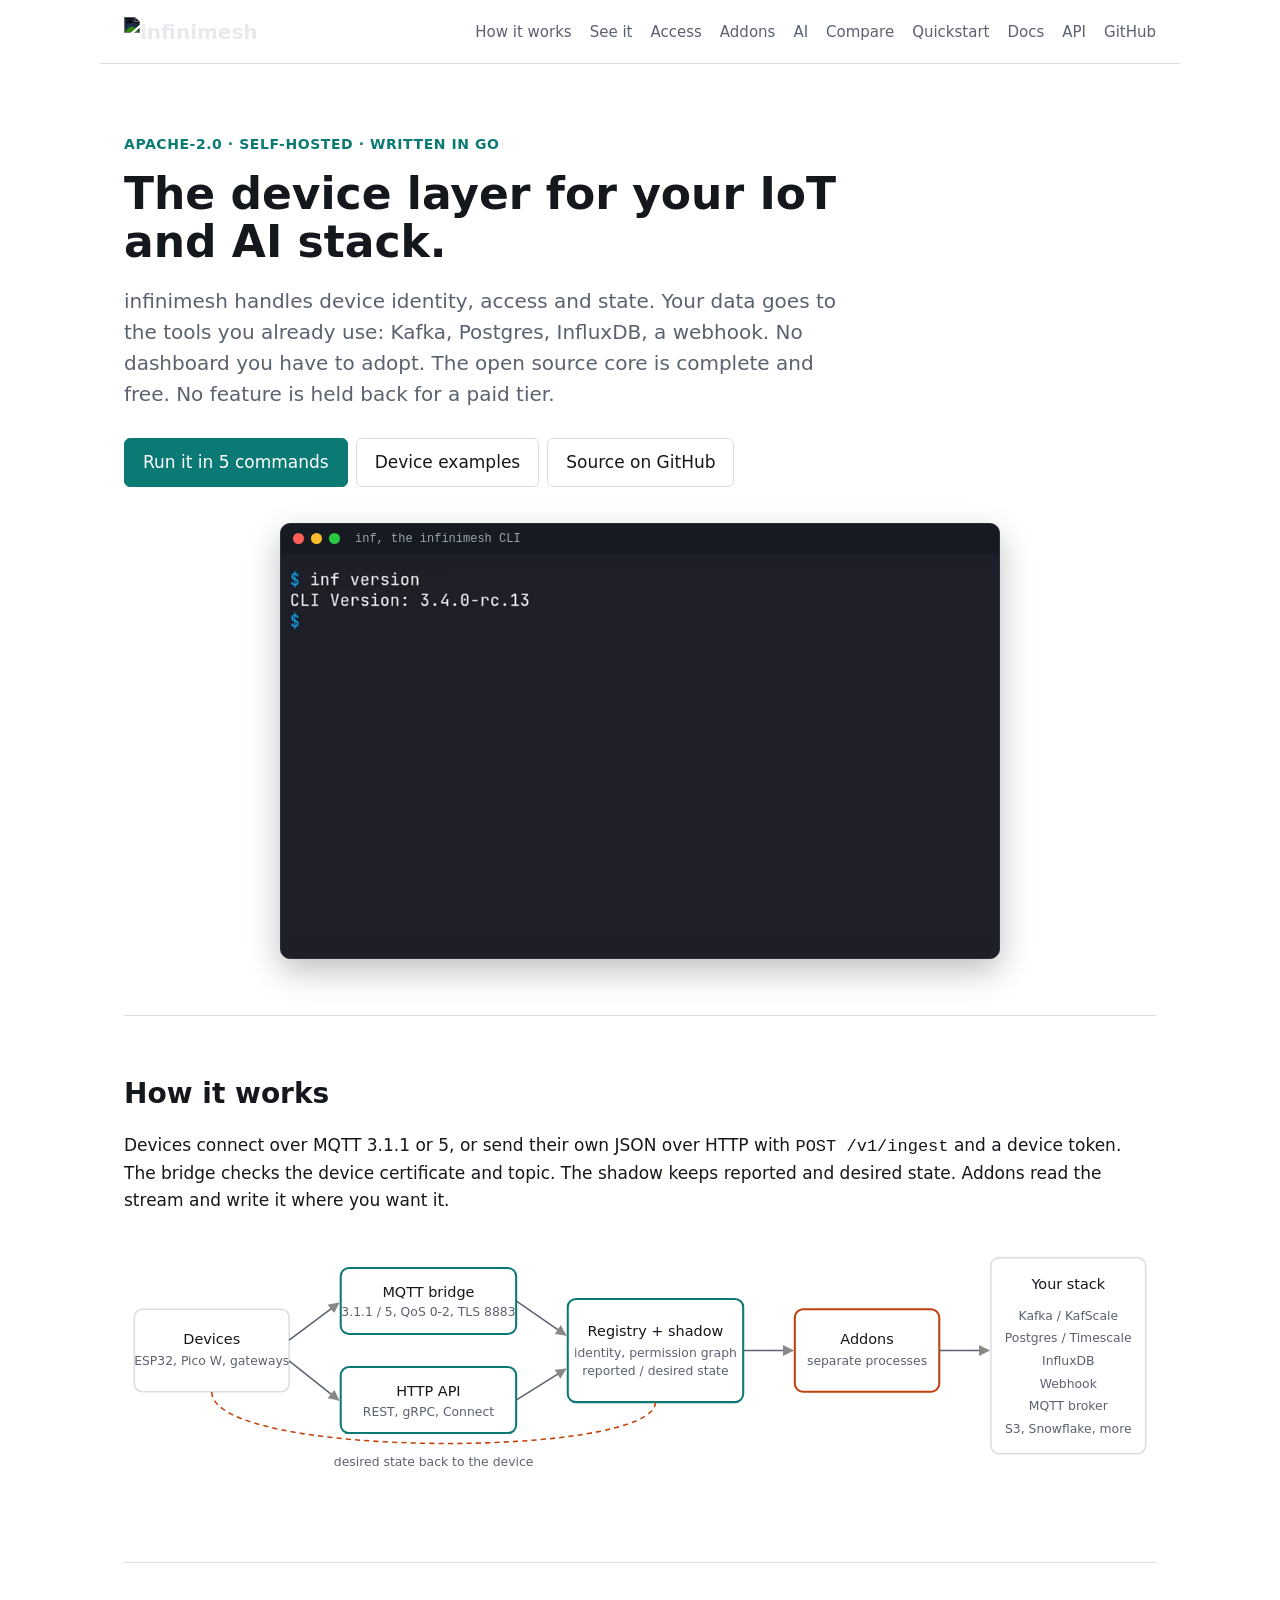
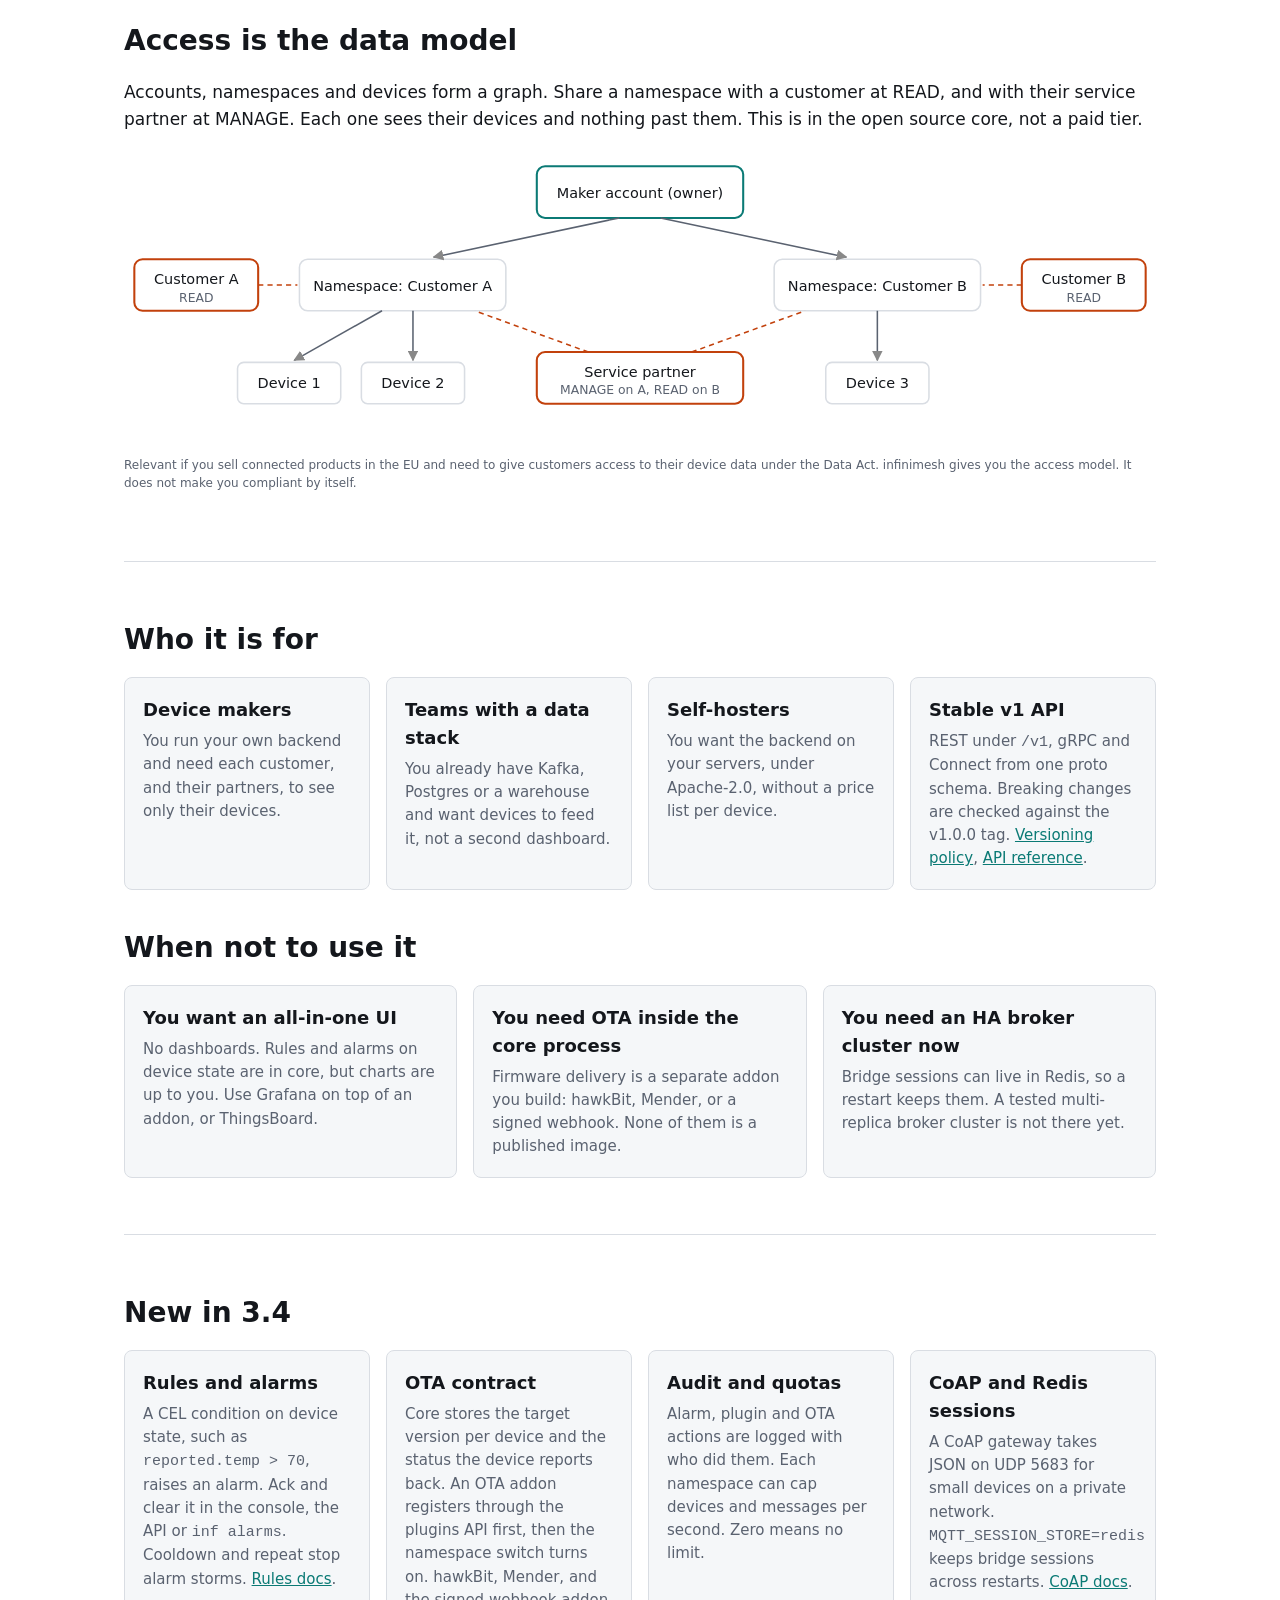
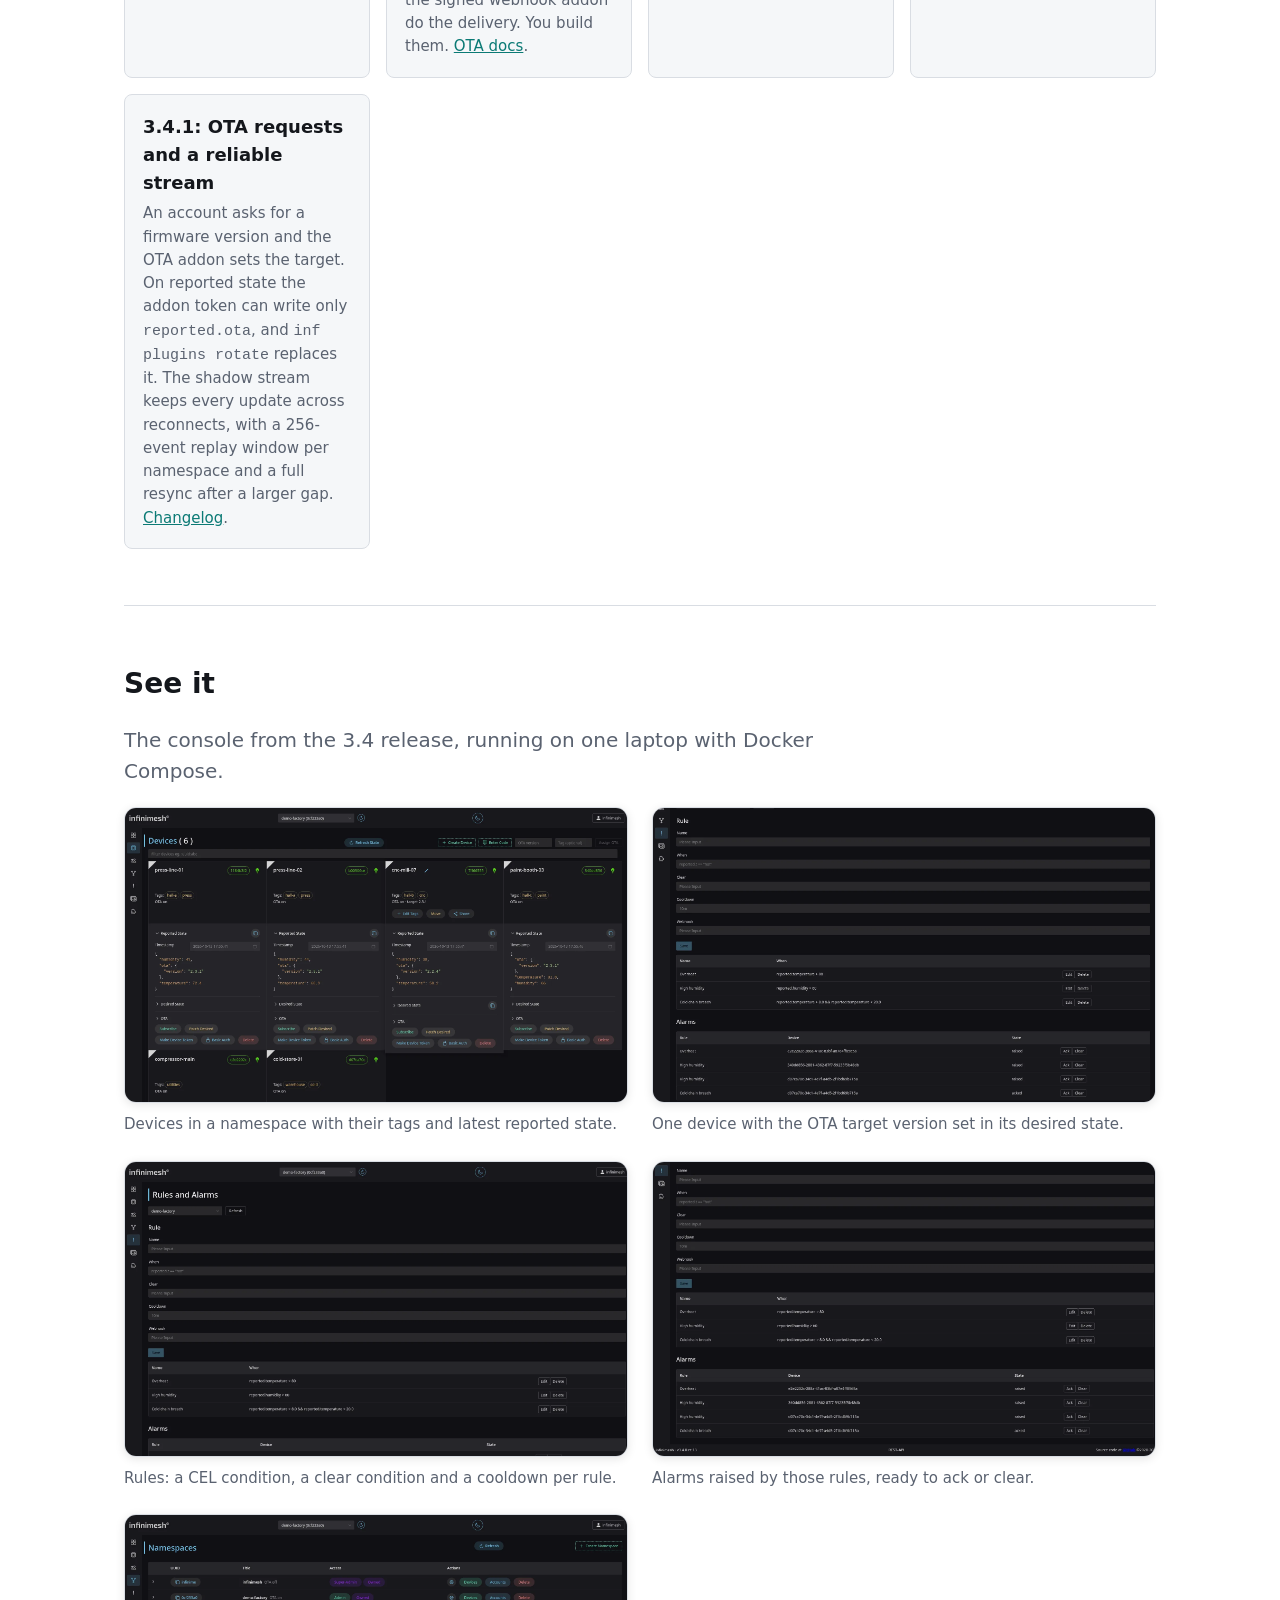
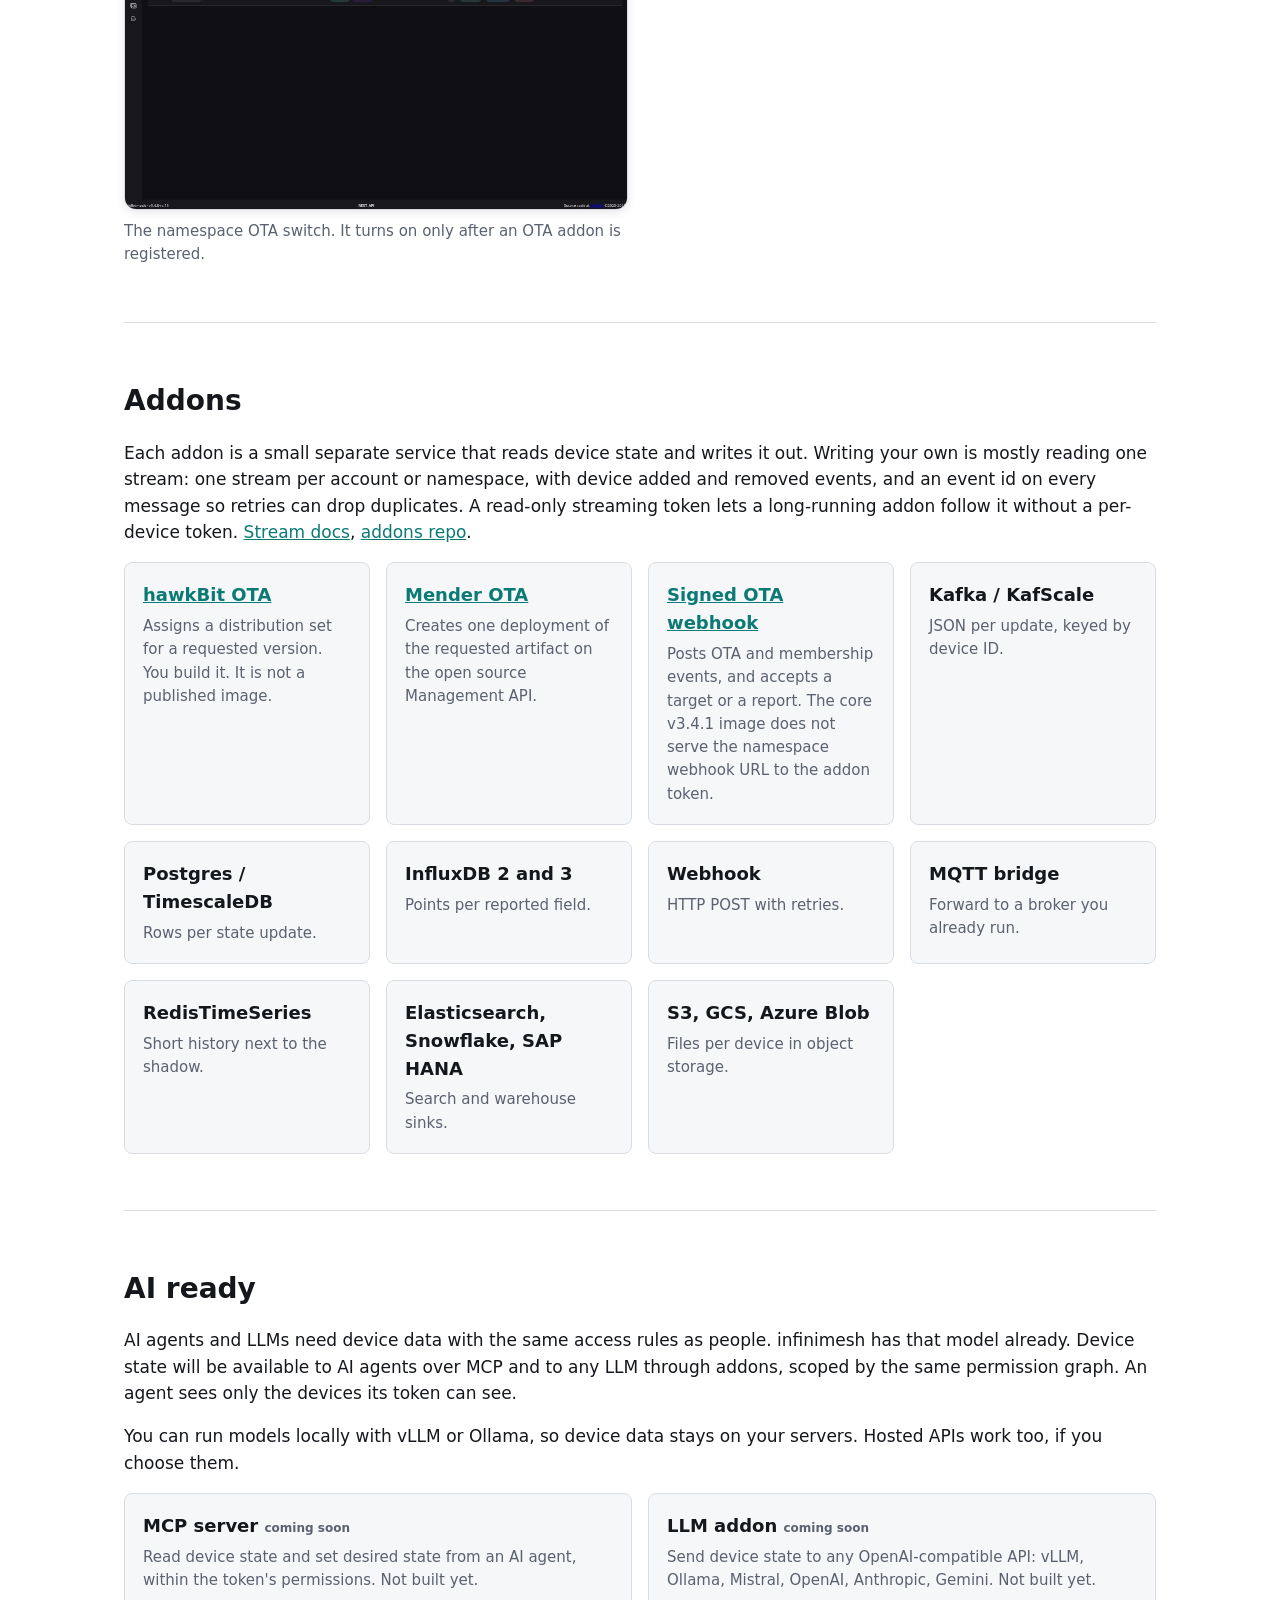
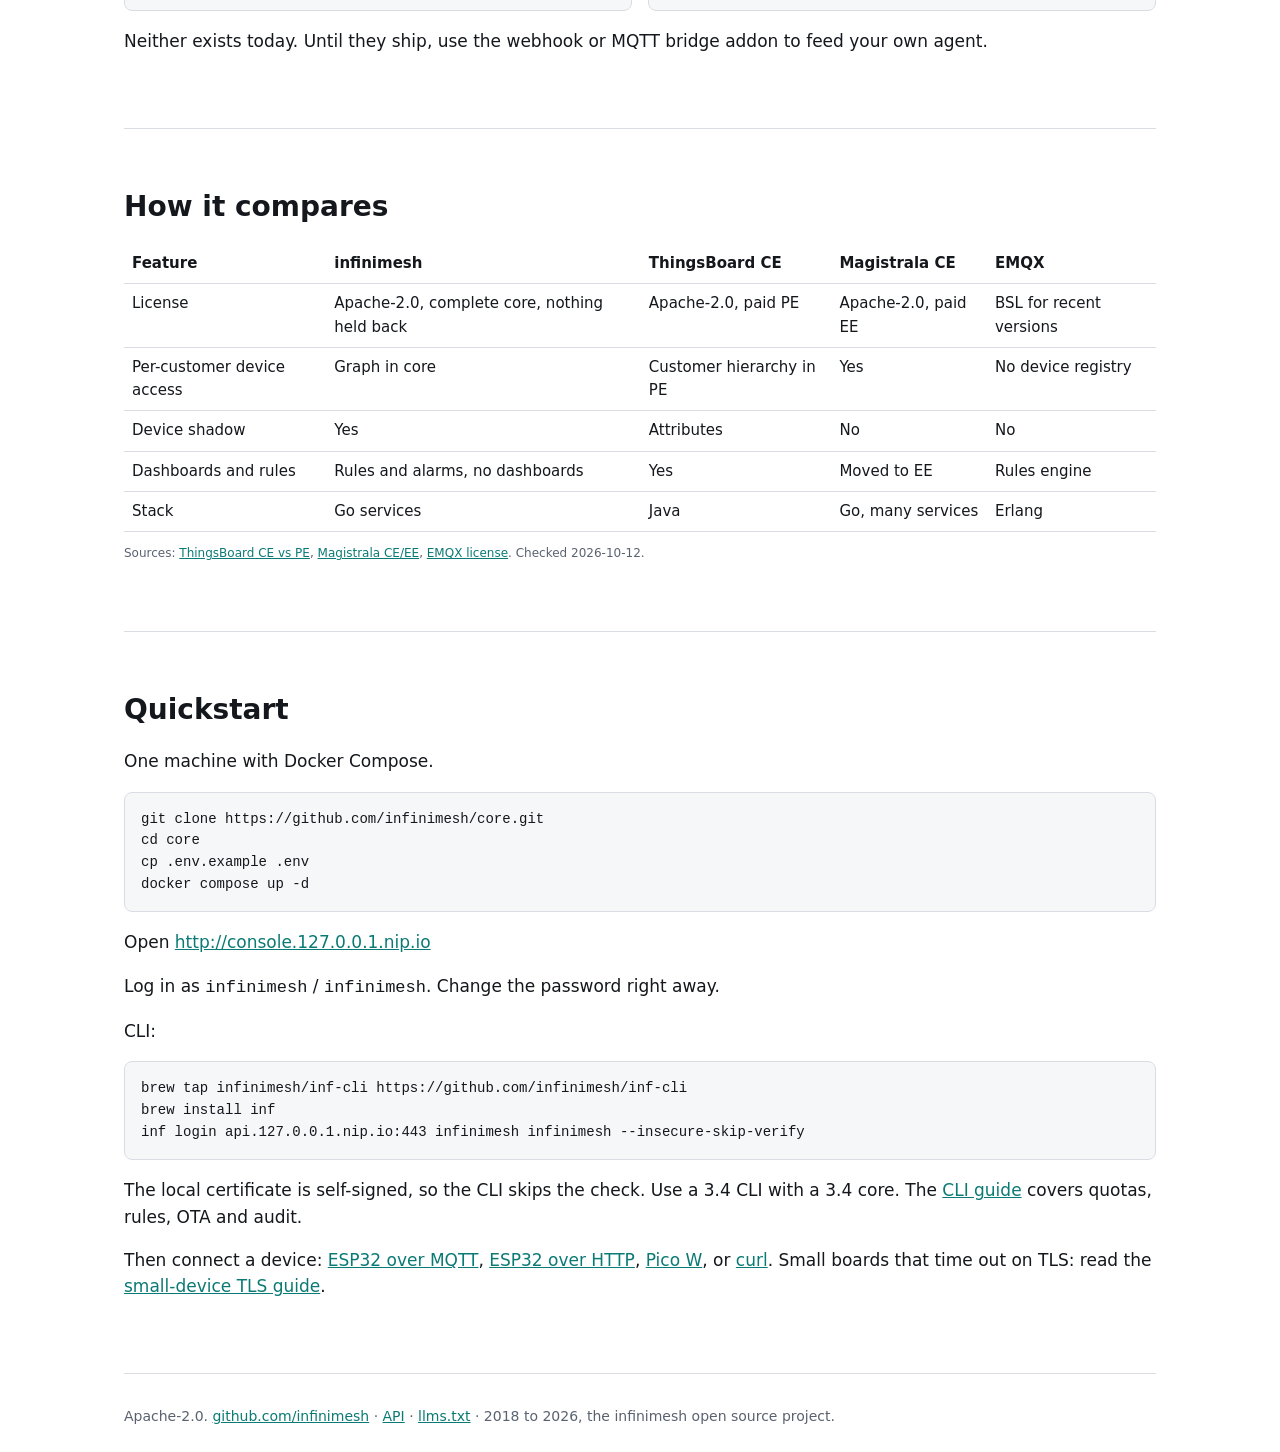
==== index.html @ 946a2eeb "docs: list the OTA addons The site lists hawkBit, Mender, and the signed webhook addon. llms-full.tx" ====
<!DOCTYPE html>
<html lang="en">
<head>
<meta charset="utf-8">
<meta name="viewport" content="width=device-width, initial-scale=1">
<title>infinimesh: the open source device layer for your IoT and AI stack</title>
<meta name="description" content="infinimesh is an Apache-2.0, self-hosted IoT backend in Go. Device identity, per-customer and per-partner access, shadow state, MQTT 3.1.1/5 and HTTP. Addons stream to Kafka, Postgres, InfluxDB, webhooks and more.">
<link rel="icon" href="/favicon.ico" sizes="any">
<link rel="icon" href="/favicon.png" type="image/png">
<link rel="apple-touch-icon" href="/apple-touch-icon.png">
<link rel="canonical" href="https://infinimesh.org/">
<meta name="color-scheme" content="light dark">
<meta property="og:type" content="website">
<meta property="og:site_name" content="infinimesh">
<meta property="og:title" content="infinimesh: the device layer for your IoT and AI stack">
<meta property="og:description" content="The device layer for your IoT and AI stack. Apache-2.0, self-hosted IoT backend. Device identity, access per customer and partner, shadow state, MQTT and HTTP. The open source core is complete and free.">
<meta property="og:url" content="https://infinimesh.org/">
<meta property="og:image" content="https://infinimesh.org/social/og-image.png">
<meta property="og:image:width" content="1200"><meta property="og:image:height" content="630">
<meta property="og:image:alt" content="infinimesh: the device layer for your IoT and AI stack. Apache-2.0.">
<meta name="twitter:card" content="summary_large_image">
<meta name="twitter:title" content="infinimesh: the device layer for your IoT and AI stack">
<meta name="twitter:description" content="The device layer for your IoT and AI stack. Apache-2.0, self-hosted IoT backend. Device identity, access per customer and partner, shadow state, MQTT and HTTP. The open source core is complete and free.">
<meta name="twitter:image" content="https://infinimesh.org/social/twitter-card.png">
<link rel="alternate" type="text/plain" href="/llms.txt" title="llms.txt">
<script type="application/ld+json">
[
{"@context":"https://schema.org","@type":"Organization","@id":"https://infinimesh.org/#org","name":"infinimesh","url":"https://infinimesh.org/","logo":"https://infinimesh.org/images/logo_03.png","sameAs":["https://github.com/infinimesh"]},
{"@context":"https://schema.org","@type":"SoftwareSourceCode","name":"infinimesh core","codeRepository":"https://github.com/infinimesh/core","programmingLanguage":"Go","license":"https://www.apache.org/licenses/LICENSE-2.0","author":{"@id":"https://infinimesh.org/#org"},"description":"The device layer for your IoT and AI stack. Self-hosted IoT backend: device identity, permission graph, shadow state, MQTT 3.1.1/5 and HTTP."},
{"@context":"https://schema.org","@type":"SoftwareApplication","name":"infinimesh","description":"The device layer for your IoT and AI stack.","applicationCategory":"DeveloperApplication","operatingSystem":"Linux, Docker, Kubernetes","offers":{"@type":"Offer","price":"0","priceCurrency":"EUR"},"license":"https://www.apache.org/licenses/LICENSE-2.0","url":"https://infinimesh.org/"},
{"@context":"https://schema.org","@type":"FAQPage","mainEntity":[
{"@type":"Question","name":"Is any feature held back for a paid edition of infinimesh?","acceptedAnswer":{"@type":"Answer","text":"No. The open source core is complete and free. infinimesh is Apache-2.0 and the whole platform, including per-customer and per-partner access, is in the open source repos."}},
{"@type":"Question","name":"Can devices send data without MQTT?","acceptedAnswer":{"@type":"Answer","text":"Yes. Devices can send their own JSON with POST /v1/ingest and a device token, and read desired state with GET /v1/ingest/desired. It lands in the same shadow as MQTT and reaches the same addons."}},
{"@type":"Question","name":"Is the infinimesh API stable?","acceptedAnswer":{"@type":"Answer","text":"Yes. The v1 API is stable. REST paths are under /v1 and the protobuf packages are infinimesh.*.v1. Breaking changes are checked in CI against the proto v1.0.0 tag. See the API versioning policy in the core repo."}},
{"@type":"Question","name":"Does infinimesh include dashboards?","acceptedAnswer":{"@type":"Answer","text":"No. infinimesh streams device data through addons to tools you already run, such as Kafka, Postgres, InfluxDB or a webhook. Use Grafana or your own app on top."}},
{"@type":"Question","name":"Does infinimesh make my product EU Data Act compliant?","acceptedAnswer":{"@type":"Answer","text":"No software does that by itself. infinimesh gives you an access model where each customer and partner sees only their devices, which helps you build data access."}}]}
]
</script>
<style>
:root{--bg:#fff;--fg:#14171c;--mute:#5a6270;--line:#d9dde3;--card:#f5f7f9;--acc:#0b7a75;--acc2:#c2410c;--node:#fff}
@media (prefers-color-scheme:dark){:root{--bg:#0e1116;--fg:#e8ebef;--mute:#9aa3ae;--line:#2a313b;--card:#161b22;--acc:#2dd4bf;--acc2:#fb923c;--node:#0e1116}}
*{box-sizing:border-box}body{margin:0;background:var(--bg);color:var(--fg);font:17px/1.55 system-ui,-apple-system,"Segoe UI",sans-serif}
a{color:var(--acc)}header,main,footer{max-width:1080px;margin:0 auto;padding:0 24px}
header{display:flex;justify-content:space-between;align-items:center;height:64px;border-bottom:1px solid var(--line)}
.brand{font-weight:700;font-size:20px;color:var(--fg);text-decoration:none}nav a{margin-left:18px;color:var(--mute);text-decoration:none;font-size:15px}
section{padding:56px 0;border-bottom:1px solid var(--line)}h1{font-size:44px;line-height:1.1;margin:.2em 0 .4em;max-width:800px}h2{font-size:28px;margin:0 0 16px}h3{margin:0 0 6px;font-size:18px}
.kicker{color:var(--acc);font-weight:600;font-size:14px;letter-spacing:.04em;text-transform:uppercase}.lede{font-size:20px;color:var(--mute);max-width:720px}
.btn{display:inline-block;padding:10px 18px;border:1px solid var(--line);border-radius:6px;text-decoration:none;color:var(--fg);margin:8px 8px 0 0}.btn.p{background:var(--acc);color:var(--bg);border-color:var(--acc)}
.grid{display:grid;grid-template-columns:repeat(auto-fit,minmax(230px,1fr));gap:16px}.card{background:var(--card);border:1px solid var(--line);border-radius:8px;padding:18px}
.card p{margin:0;color:var(--mute);font-size:15px}figure{margin:24px 0}svg{width:100%;height:auto}
svg text{fill:var(--fg);font:14px system-ui,sans-serif}svg .m{fill:var(--mute);font-size:12px}svg .b{fill:var(--node);stroke:var(--line);stroke-width:1.5}svg .a{fill:var(--node);stroke:var(--acc);stroke-width:2}svg .o{fill:var(--node);stroke:var(--acc2);stroke-width:2}svg .l{stroke:var(--mute);stroke-width:1.5;fill:none;marker-end:url(#ar)}svg .s{stroke:var(--acc2);stroke-dasharray:5 4;stroke-width:1.5;fill:none}
table{border-collapse:collapse;width:100%;font-size:15px}th,td{text-align:left;padding:8px;border-bottom:1px solid var(--line);vertical-align:top}
pre{background:var(--card);border:1px solid var(--line);border-radius:8px;padding:16px;overflow:auto;font-size:14px}.tag{font-size:12px;color:var(--mute)}
.brand img{filter:invert(1) hue-rotate(180deg)}@media (prefers-color-scheme:dark){.brand img{filter:none}}
.term{max-width:720px;margin:36px auto 0;border:1px solid #2a313b;border-radius:10px;overflow:hidden;background:#1e1f29;box-shadow:0 12px 32px rgba(0,0,0,.25)}.term-bar{display:flex;gap:7px;align-items:center;height:30px;padding:0 12px;background:#161b22}.term-bar i{width:11px;height:11px;border-radius:50%;background:#ff5f57}.term-bar i:nth-child(2){background:#febc2e}.term-bar i:nth-child(3){background:#28c840}.term-bar span{margin-left:8px;color:#9aa3ae;font:12px ui-monospace,monospace}.term video{display:block;width:100%;height:auto}
.gal{display:grid;grid-template-columns:1fr 1fr;gap:24px}@media (max-width:720px){.gal{grid-template-columns:1fr}}.gal figure{margin:0}.gal button{display:block;width:100%;padding:0;border:1px solid var(--line);border-radius:12px;overflow:hidden;background:var(--card);cursor:zoom-in;box-shadow:0 2px 10px rgba(0,0,0,.10);transition:box-shadow .2s}.gal button:hover,.gal button:focus-visible{box-shadow:0 10px 28px rgba(0,0,0,.22)}.gal img{display:block;width:100%;height:auto;transition:transform .3s}.gal button:hover img,.gal button:focus-visible img{transform:scale(1.04)}.gal figcaption{color:var(--mute);font-size:15px;margin-top:10px}
dialog.lb{position:fixed;inset:0;width:100vw;height:100vh;max-width:none;max-height:none;margin:0;padding:0;border:0;background:rgba(5,7,10,.72);-webkit-backdrop-filter:blur(8px);backdrop-filter:blur(8px);color:#e8ebef;overflow:hidden}dialog.lb[open]{display:flex;flex-direction:column;align-items:center;justify-content:center}dialog.lb::backdrop{background:transparent}.lb img{display:block;width:auto;height:auto;max-width:86vw;max-height:85vh;object-fit:contain;border-radius:12px;box-shadow:0 20px 60px rgba(0,0,0,.5)}.lb .cap{margin:14px 0 0;padding:0 16px;text-align:center;font-size:16px;color:#c9d1d9;max-width:86vw}.lb button{position:absolute;background:rgba(255,255,255,.1);border:0;border-radius:50%;width:48px;height:48px;color:#fff;font-size:26px;line-height:48px;cursor:pointer}.lb button:hover,.lb button:focus-visible{background:rgba(255,255,255,.24)}#lb-prev{left:max(8px,calc(7vw - 60px));top:50%;margin-top:-24px}#lb-next{right:max(8px,calc(7vw - 60px));top:50%;margin-top:-24px}#lb-close{right:14px;top:14px}@media (max-width:900px){.lb img{max-width:100vw;max-height:80vh;border-radius:0;box-shadow:none}.lb .cap{max-width:100vw}#lb-prev,#lb-next{top:auto;bottom:16px;margin-top:0}}
@media (prefers-reduced-motion:reduce){.gal img,.gal button{transition:none}}
footer{padding:32px 24px;color:var(--mute);font-size:14px}
</style>
</head>
<body>
<header><a class="brand" href="/"><img src="/images/logo_03.png" alt="infinimesh" width="163" height="32" style="vertical-align:middle"></a><nav><a href="#how">How it works</a><a href="#see">See it</a><a href="#access">Access</a><a href="#addons">Addons</a><a href="#ai">AI</a><a href="#compare">Compare</a><a href="#start">Quickstart</a><a href="https://github.com/infinimesh/docs">Docs</a><a href="/api/">API</a><a href="https://github.com/infinimesh/core">GitHub</a></nav></header>
<main>
<section>
<p class="kicker">Apache-2.0 · self-hosted · written in Go</p>
<h1>The device layer for your IoT and AI stack.</h1>
<p class="lede">infinimesh handles device identity, access and state. Your data goes to the tools you already use: Kafka, Postgres, InfluxDB, a webhook. No dashboard you have to adopt. The open source core is complete and free. No feature is held back for a paid tier.</p>
<a class="btn p" href="#start">Run it in 5 commands</a><a class="btn" href="https://github.com/infinimesh/docs">Device examples</a><a class="btn" href="https://github.com/infinimesh/core">Source on GitHub</a>
<div class="term"><div class="term-bar" aria-hidden="true"><i></i><i></i><i></i><span>inf, the infinimesh CLI</span></div><video autoplay muted loop playsinline preload="metadata" width="960" height="540" poster="/media/inf-cli-demo-poster-960.webp" aria-label="Terminal demo: the inf CLI creates a namespace, a device and a rule, reports a hot reading, lists the raised alarm and acks it"><source src="/media/inf-cli-demo-960.webm" type="video/webm"><source src="/media/inf-cli-demo-960.mp4" type="video/mp4"></video></div>
</section>

<section id="how">
<h2>How it works</h2>
<p>Devices connect over MQTT 3.1.1 or 5, or send their own JSON over HTTP with <code>POST /v1/ingest</code> and a device token. The bridge checks the device certificate and topic. The shadow keeps reported and desired state. Addons read the stream and write it where you want it.</p>
<figure aria-label="Data flow from device to your stack">
<svg viewBox="0 0 1000 230" role="img"><title>Data flow: device, MQTT bridge or HTTP API, shadow, addons, your stack</title>
<defs><marker id="ar" viewBox="0 0 10 10" refX="9" refY="5" markerWidth="7" markerHeight="7" orient="auto"><path d="M0 0L10 5L0 10z" fill="currentColor" style="color:#888"/></marker></defs>
<rect class="b" x="10" y="70" width="150" height="80" rx="8"/><text x="85" y="104" text-anchor="middle">Devices</text><text class="m" x="85" y="124" text-anchor="middle">ESP32, Pico W, gateways</text>
<rect class="a" x="210" y="30" width="170" height="64" rx="8"/><text x="295" y="58" text-anchor="middle">MQTT bridge</text><text class="m" x="295" y="77" text-anchor="middle">3.1.1 / 5, QoS 0-2, TLS 8883</text>
<rect class="a" x="210" y="126" width="170" height="64" rx="8"/><text x="295" y="154" text-anchor="middle">HTTP API</text><text class="m" x="295" y="173" text-anchor="middle">REST, gRPC, Connect</text>
<rect class="a" x="430" y="60" width="170" height="100" rx="8"/><text x="515" y="96" text-anchor="middle">Registry + shadow</text><text class="m" x="515" y="116" text-anchor="middle">identity, permission graph</text><text class="m" x="515" y="134" text-anchor="middle">reported / desired state</text>
<rect class="o" x="650" y="70" width="140" height="80" rx="8"/><text x="720" y="104" text-anchor="middle">Addons</text><text class="m" x="720" y="124" text-anchor="middle">separate processes</text>
<rect class="b" x="840" y="20" width="150" height="190" rx="8"/><text x="915" y="50" text-anchor="middle">Your stack</text>
<text class="m" x="915" y="80" text-anchor="middle">Kafka / KafScale</text><text class="m" x="915" y="102" text-anchor="middle">Postgres / Timescale</text><text class="m" x="915" y="124" text-anchor="middle">InfluxDB</text><text class="m" x="915" y="146" text-anchor="middle">Webhook</text><text class="m" x="915" y="168" text-anchor="middle">MQTT broker</text><text class="m" x="915" y="190" text-anchor="middle">S3, Snowflake, more</text>
<path class="l" d="M160 100L208 64"/><path class="l" d="M160 120L208 158"/><path class="l" d="M380 62L428 95"/><path class="l" d="M380 158L428 128"/><path class="l" d="M600 110L648 110"/><path class="l" d="M790 110L838 110"/>
<path class="s" d="M515 160 C515 215 85 215 85 150"/><text class="m" x="300" y="222" text-anchor="middle">desired state back to the device</text>
</svg></figure>
</section>

<section id="access">
<h2>Access is the data model</h2>
<p>Accounts, namespaces and devices form a graph. Share a namespace with a customer at READ, and with their service partner at MANAGE. Each one sees their devices and nothing past them. This is in the open source core, not a paid tier.</p>
<figure aria-label="Permission graph">
<svg viewBox="0 0 1000 260" role="img"><title>Permission graph: maker account owns namespaces; customer and partner get shares</title>
<rect class="a" x="400" y="10" width="200" height="50" rx="8"/><text x="500" y="41" text-anchor="middle">Maker account (owner)</text>
<rect class="b" x="170" y="100" width="200" height="50" rx="8"/><text x="270" y="131" text-anchor="middle">Namespace: Customer A</text>
<rect class="b" x="630" y="100" width="200" height="50" rx="8"/><text x="730" y="131" text-anchor="middle">Namespace: Customer B</text>
<path class="l" d="M480 60L300 98"/><path class="l" d="M520 60L700 98"/>
<g><rect class="b" x="110" y="200" width="100" height="40" rx="6"/><text x="160" y="225" text-anchor="middle">Device 1</text><rect class="b" x="230" y="200" width="100" height="40" rx="6"/><text x="280" y="225" text-anchor="middle">Device 2</text><rect class="b" x="680" y="200" width="100" height="40" rx="6"/><text x="730" y="225" text-anchor="middle">Device 3</text></g>
<path class="l" d="M250 150L165 198"/><path class="l" d="M280 150L280 198"/><path class="l" d="M730 150L730 198"/>
<rect class="o" x="10" y="100" width="120" height="50" rx="8"/><text x="70" y="124" text-anchor="middle">Customer A</text><text class="m" x="70" y="141" text-anchor="middle">READ</text>
<rect class="o" x="400" y="190" width="200" height="50" rx="8"/><text x="500" y="214" text-anchor="middle">Service partner</text><text class="m" x="500" y="231" text-anchor="middle">MANAGE on A, READ on B</text>
<path class="s" d="M130 125L168 125"/><path class="s" d="M450 190L340 150"/><path class="s" d="M550 190L660 150"/>
<rect class="o" x="870" y="100" width="120" height="50" rx="8"/><text x="930" y="124" text-anchor="middle">Customer B</text><text class="m" x="930" y="141" text-anchor="middle">READ</text><path class="s" d="M870 125L832 125"/>
</svg></figure>
<p class="tag">Relevant if you sell connected products in the EU and need to give customers access to their device data under the Data Act. infinimesh gives you the access model. It does not make you compliant by itself.</p>
</section>

<section>
<h2>Who it is for</h2>
<div class="grid">
<div class="card"><h3>Device makers</h3><p>You run your own backend and need each customer, and their partners, to see only their devices.</p></div>
<div class="card"><h3>Teams with a data stack</h3><p>You already have Kafka, Postgres or a warehouse and want devices to feed it, not a second dashboard.</p></div>
<div class="card"><h3>Self-hosters</h3><p>You want the backend on your servers, under Apache-2.0, without a price list per device.</p></div>
<div class="card"><h3>Stable v1 API</h3><p>REST under <code>/v1</code>, gRPC and Connect from one proto schema. Breaking changes are checked against the v1.0.0 tag. <a href="https://github.com/infinimesh/core/blob/main/docs/api-versioning.md">Versioning policy</a>, <a href="/api/">API reference</a>.</p></div>
</div>
<h2 style="margin-top:36px">When not to use it</h2>
<div class="grid">
<div class="card"><h3>You want an all-in-one UI</h3><p>No dashboards. Rules and alarms on device state are in core, but charts are up to you. Use Grafana on top of an addon, or ThingsBoard.</p></div>
<div class="card"><h3>You need OTA inside the core process</h3><p>Firmware delivery is a separate addon you build: hawkBit, Mender, or a signed webhook. None of them is a published image.</p></div>
<div class="card"><h3>You need an HA broker cluster now</h3><p>Bridge sessions can live in Redis, so a restart keeps them. A tested multi-replica broker cluster is not there yet.</p></div>
</div>
</section>

<section id="v34">
<h2>New in 3.4</h2>
<div class="grid">
<div class="card"><h3>Rules and alarms</h3><p>A CEL condition on device state, such as <code>reported.temp &gt; 70</code>, raises an alarm. Ack and clear it in the console, the API or <code>inf alarms</code>. Cooldown and repeat stop alarm storms. <a href="https://github.com/infinimesh/core/blob/main/docs/rules.md">Rules docs</a>.</p></div>
<div class="card"><h3>OTA contract</h3><p>Core stores the target version per device and the status the device reports back. An OTA addon registers through the plugins API first, then the namespace switch turns on. hawkBit, Mender, and the signed webhook addon do the delivery. You build them. <a href="https://github.com/infinimesh/core/blob/main/docs/ota.md">OTA docs</a>.</p></div>
<div class="card"><h3>Audit and quotas</h3><p>Alarm, plugin and OTA actions are logged with who did them. Each namespace can cap devices and messages per second. Zero means no limit.</p></div>
<div class="card"><h3>CoAP and Redis sessions</h3><p>A CoAP gateway takes JSON on UDP 5683 for small devices on a private network. <code>MQTT_SESSION_STORE=redis</code> keeps bridge sessions across restarts. <a href="https://github.com/infinimesh/core/blob/main/docs/coap.md">CoAP docs</a>.</p></div>
<div class="card"><h3>3.4.1: OTA requests and a reliable stream</h3><p>An account asks for a firmware version and the OTA addon sets the target. On reported state the addon token can write only <code>reported.ota</code>, and <code>inf plugins rotate</code> replaces it. The shadow stream keeps every update across reconnects, with a 256-event replay window per namespace and a full resync after a larger gap. <a href="https://github.com/infinimesh/core/blob/main/CHANGELOG.md">Changelog</a>.</p></div>
</div>
</section>

<section id="see">
<h2>See it</h2>
<p class="lede">The console from the 3.4 release, running on one laptop with Docker Compose.</p>
<div class="gal">
<figure><button type="button" aria-label="Open larger screenshot"><img src="/media/01-devices.webp" alt="Console devices list" width="1900" height="1113" loading="lazy" decoding="async"></button><figcaption>Devices in a namespace with their tags and latest reported state.</figcaption></figure>
<figure><button type="button" aria-label="Open larger screenshot"><img src="/media/02-device.webp" alt="Console device page showing the desired OTA version" width="1900" height="1113" loading="lazy" decoding="async"></button><figcaption>One device with the OTA target version set in its desired state.</figcaption></figure>
<figure><button type="button" aria-label="Open larger screenshot"><img src="/media/03-rules.webp" alt="Console rules page" width="1900" height="1113" loading="lazy" decoding="async"></button><figcaption>Rules: a CEL condition, a clear condition and a cooldown per rule.</figcaption></figure>
<figure><button type="button" aria-label="Open larger screenshot"><img src="/media/04-alarms.webp" alt="Console alarms list with raised and acked alarms" width="1900" height="1113" loading="lazy" decoding="async"></button><figcaption>Alarms raised by those rules, ready to ack or clear.</figcaption></figure>
<figure><button type="button" aria-label="Open larger screenshot"><img src="/media/05-ota.webp" alt="Console namespace OTA settings" width="1900" height="1113" loading="lazy" decoding="async"></button><figcaption>The namespace OTA switch. It turns on only after an OTA addon is registered.</figcaption></figure>
</div>
<dialog class="lb" id="lb" aria-label="Screenshot viewer"><img id="lb-img" src="/media/01-devices.webp" alt="" width="1900" height="1113"><p class="cap" id="lb-cap"></p><button type="button" id="lb-prev" aria-label="Previous screenshot">&lsaquo;</button><button type="button" id="lb-next" aria-label="Next screenshot">&rsaquo;</button><button type="button" id="lb-close" aria-label="Close">&times;</button></dialog>
<script>
(function(){var d=document.getElementById("lb");if(!d||!d.showModal)return;var f=[].slice.call(document.querySelectorAll(".gal figure")),i=0,im=document.getElementById("lb-img"),cap=document.getElementById("lb-cap"),x0=null;
function show(n){i=(n+f.length)%f.length;var g=f[i].querySelector("img");im.src=g.getAttribute("src");im.alt=g.alt;cap.textContent=(i+1)+" / "+f.length+"  "+f[i].querySelector("figcaption").textContent;}
f.forEach(function(x,n){x.querySelector("button").addEventListener("click",function(){show(n);d.showModal();document.body.style.overflow="hidden";});});
d.addEventListener("close",function(){document.body.style.overflow="";});
document.getElementById("lb-prev").onclick=function(){show(i-1);};document.getElementById("lb-next").onclick=function(){show(i+1);};document.getElementById("lb-close").onclick=function(){d.close();};
d.addEventListener("click",function(e){if(e.target===d)d.close();});
d.addEventListener("keydown",function(e){if(e.key==="ArrowLeft")show(i-1);else if(e.key==="ArrowRight")show(i+1);});
d.addEventListener("touchstart",function(e){x0=e.touches[0].clientX;},{passive:true});
d.addEventListener("touchend",function(e){if(x0===null)return;var dx=e.changedTouches[0].clientX-x0;if(Math.abs(dx)>40)show(dx<0?i+1:i-1);x0=null;});})();
</script>
</section>

<section id="addons">
<h2>Addons</h2>
<p>Each addon is a small separate service that reads device state and writes it out. Writing your own is mostly reading one stream: one stream per account or namespace, with device added and removed events, and an event id on every message so retries can drop duplicates. A read-only streaming token lets a long-running addon follow it without a per-device token. <a href="https://github.com/infinimesh/core/blob/main/docs/shadow.md">Stream docs</a>, <a href="https://github.com/infinimesh/addons">addons repo</a>.</p>
<div class="grid">
<div class="card"><h3><a href="https://github.com/infinimesh/addons/blob/main/ota-hawkbit/README.md">hawkBit OTA</a></h3><p>Assigns a distribution set for a requested version. You build it. It is not a published image.</p></div>
<div class="card"><h3><a href="https://github.com/infinimesh/addons/blob/main/ota-mender/README.md">Mender OTA</a></h3><p>Creates one deployment of the requested artifact on the open source Management API.</p></div>
<div class="card"><h3><a href="https://github.com/infinimesh/addons/blob/main/ota-webhook/README.md">Signed OTA webhook</a></h3><p>Posts OTA and membership events, and accepts a target or a report. The core v3.4.1 image does not serve the namespace webhook URL to the addon token.</p></div>
<div class="card"><h3>Kafka / KafScale</h3><p>JSON per update, keyed by device ID.</p></div>
<div class="card"><h3>Postgres / TimescaleDB</h3><p>Rows per state update.</p></div>
<div class="card"><h3>InfluxDB 2 and 3</h3><p>Points per reported field.</p></div>
<div class="card"><h3>Webhook</h3><p>HTTP POST with retries.</p></div>
<div class="card"><h3>MQTT bridge</h3><p>Forward to a broker you already run.</p></div>
<div class="card"><h3>RedisTimeSeries</h3><p>Short history next to the shadow.</p></div>
<div class="card"><h3>Elasticsearch, Snowflake, SAP HANA</h3><p>Search and warehouse sinks.</p></div>
<div class="card"><h3>S3, GCS, Azure Blob</h3><p>Files per device in object storage.</p></div>
</div>
</section>

<section id="ai">
<h2>AI ready</h2>
<p>AI agents and LLMs need device data with the same access rules as people. infinimesh has that model already. Device state will be available to AI agents over MCP and to any LLM through addons, scoped by the same permission graph. An agent sees only the devices its token can see.</p>
<p>You can run models locally with vLLM or Ollama, so device data stays on your servers. Hosted APIs work too, if you choose them.</p>
<div class="grid">
<div class="card"><h3>MCP server <span class="tag">coming soon</span></h3><p>Read device state and set desired state from an AI agent, within the token's permissions. Not built yet.</p></div>
<div class="card"><h3>LLM addon <span class="tag">coming soon</span></h3><p>Send device state to any OpenAI-compatible API: vLLM, Ollama, Mistral, OpenAI, Anthropic, Gemini. Not built yet.</p></div>
</div>
<p>Neither exists today. Until they ship, use the webhook or MQTT bridge addon to feed your own agent.</p>
</section>

<section id="compare">
<h2>How it compares</h2>
<table><tr><th>Feature</th><th>infinimesh</th><th>ThingsBoard CE</th><th>Magistrala CE</th><th>EMQX</th></tr>
<tr><td>License</td><td>Apache-2.0, complete core, nothing held back</td><td>Apache-2.0, paid PE</td><td>Apache-2.0, paid EE</td><td>BSL for recent versions</td></tr>
<tr><td>Per-customer device access</td><td>Graph in core</td><td>Customer hierarchy in PE</td><td>Yes</td><td>No device registry</td></tr>
<tr><td>Device shadow</td><td>Yes</td><td>Attributes</td><td>No</td><td>No</td></tr>
<tr><td>Dashboards and rules</td><td>Rules and alarms, no dashboards</td><td>Yes</td><td>Moved to EE</td><td>Rules engine</td></tr>
<tr><td>Stack</td><td>Go services</td><td>Java</td><td>Go, many services</td><td>Erlang</td></tr></table>
<p class="tag">Sources: <a href="https://thingsboard.io/ce-vs-pe-diff/">ThingsBoard CE vs PE</a>, <a href="https://www.absmach.eu/blog/magistrala-community-edition-enterprise-edition/">Magistrala CE/EE</a>, <a href="https://www.emqx.com/en/blog/adopting-business-source-license-to-accelerate-mqtt-and-ai-innovation">EMQX license</a>. Checked 2026-10-12.</p>
</section>

<section id="start">
<h2>Quickstart</h2>
<p>One machine with Docker Compose.</p>
<pre><code>git clone https://github.com/infinimesh/core.git
cd core
cp .env.example .env
docker compose up -d</code></pre>
<p>Open <a href="http://console.127.0.0.1.nip.io">http://console.127.0.0.1.nip.io</a></p>
<p>Log in as <code>infinimesh</code> / <code>infinimesh</code>. Change the password right away.</p>
<p>CLI:</p>
<pre><code>brew tap infinimesh/inf-cli https://github.com/infinimesh/inf-cli
brew install inf
inf login api.127.0.0.1.nip.io:443 infinimesh infinimesh --insecure-skip-verify</code></pre>
<p>The local certificate is self-signed, so the CLI skips the check. Use a 3.4 CLI with a 3.4 core. The <a href="https://github.com/infinimesh/docs/blob/main/guides/cli-getting-started.md">CLI guide</a> covers quotas, rules, OTA and audit.</p>
<p>Then connect a device: <a href="https://github.com/infinimesh/docs/tree/main/examples/esp32-mqtt">ESP32 over MQTT</a>, <a href="https://github.com/infinimesh/docs/tree/main/examples/esp32-http">ESP32 over HTTP</a>, <a href="https://github.com/infinimesh/docs/tree/main/examples/picow-mqtt">Pico W</a>, or <a href="https://github.com/infinimesh/docs/tree/main/examples/curl">curl</a>. Small boards that time out on TLS: read the <a href="https://github.com/infinimesh/docs/blob/main/guides/small-devices-tls.md">small-device TLS guide</a>.</p>
</section>
</main>
<footer>Apache-2.0. <a href="https://github.com/infinimesh">github.com/infinimesh</a> · <a href="/api/">API</a> · <a href="/llms.txt">llms.txt</a> · 2018 to 2026, the infinimesh open source project.</footer>
</body></html>
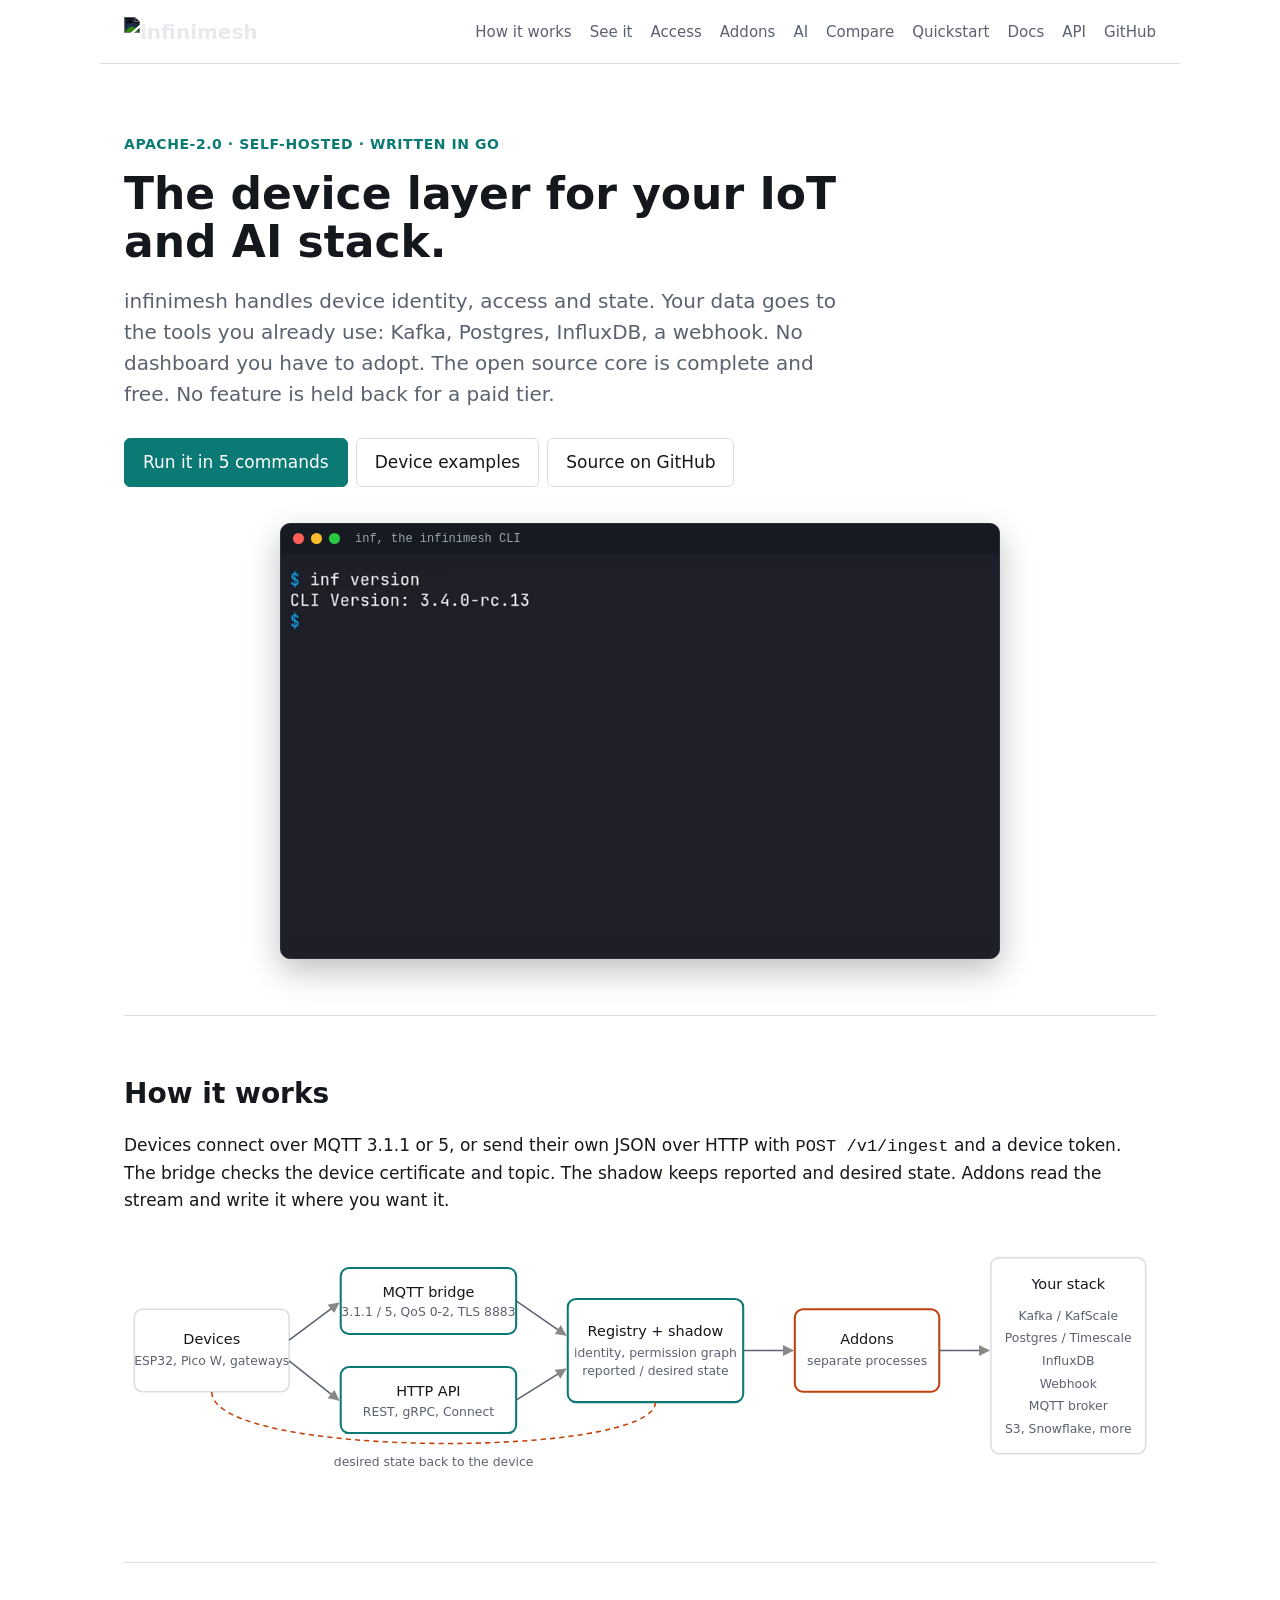
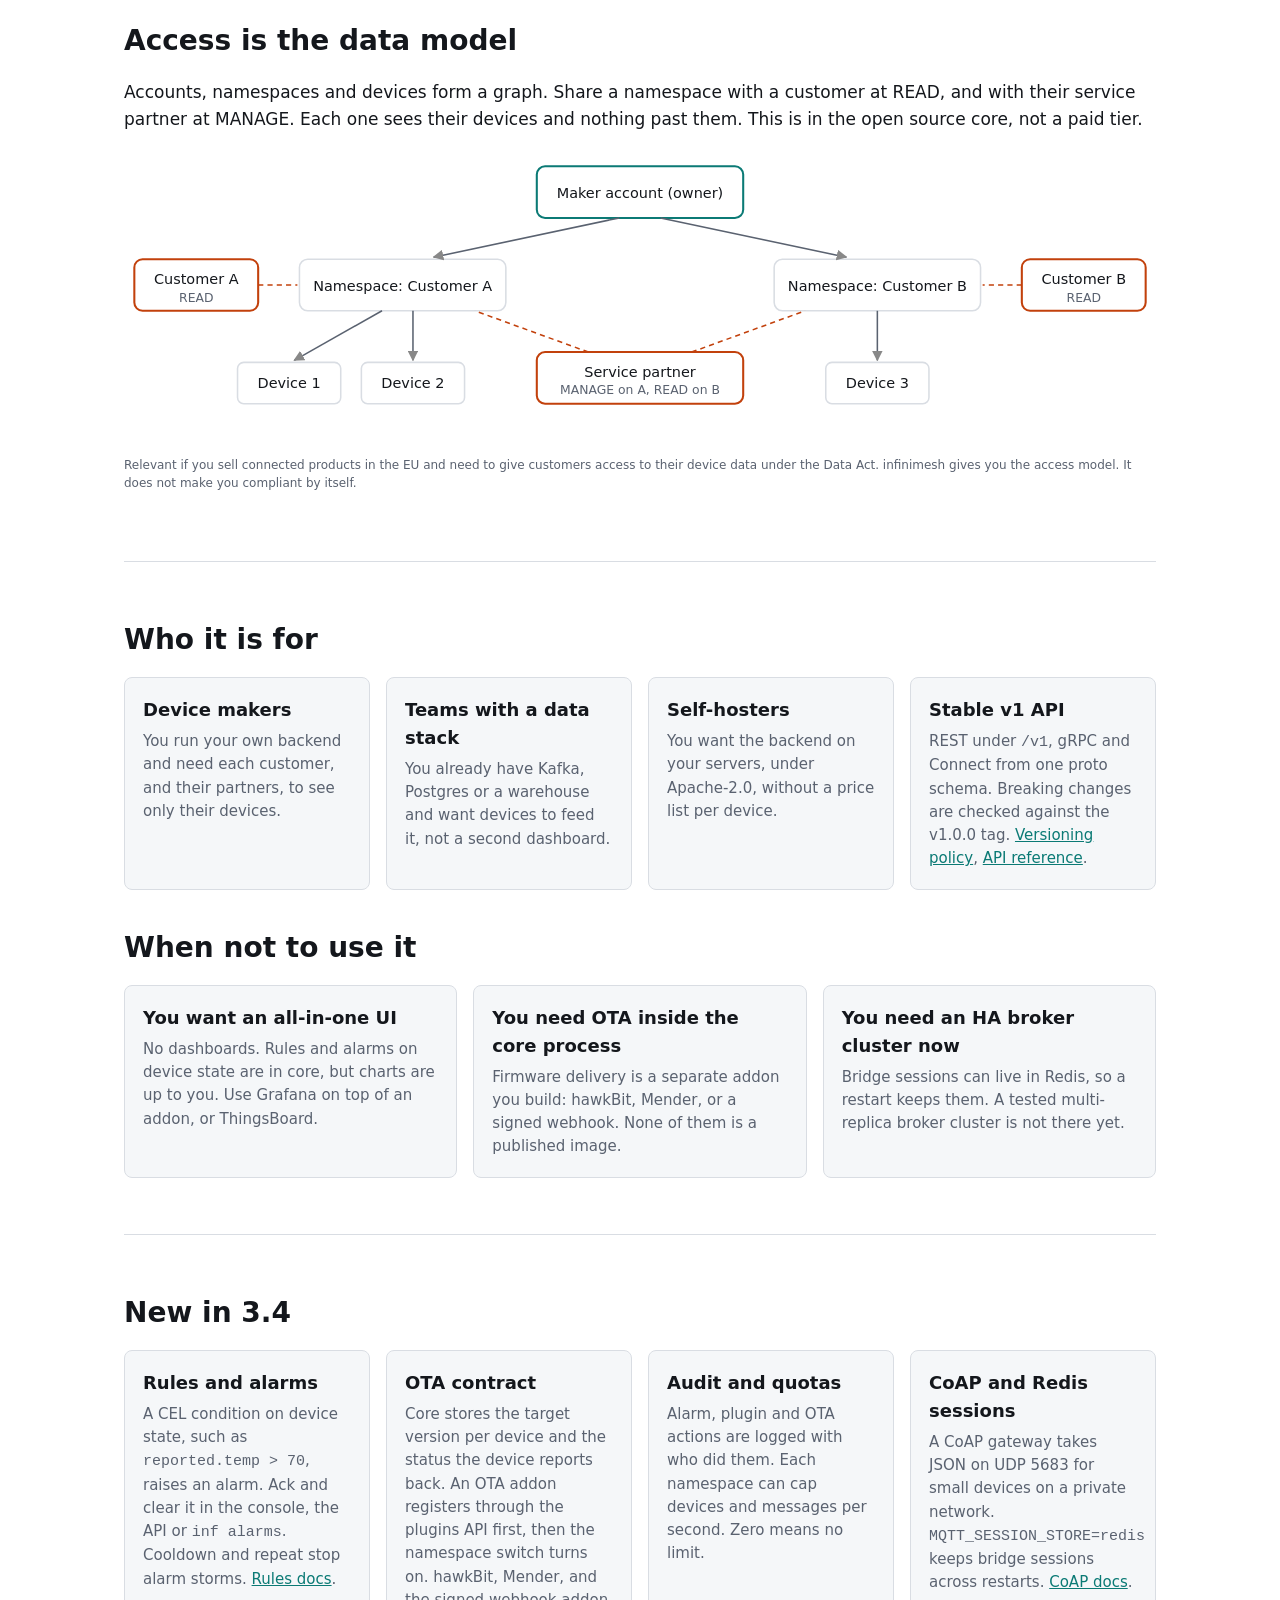
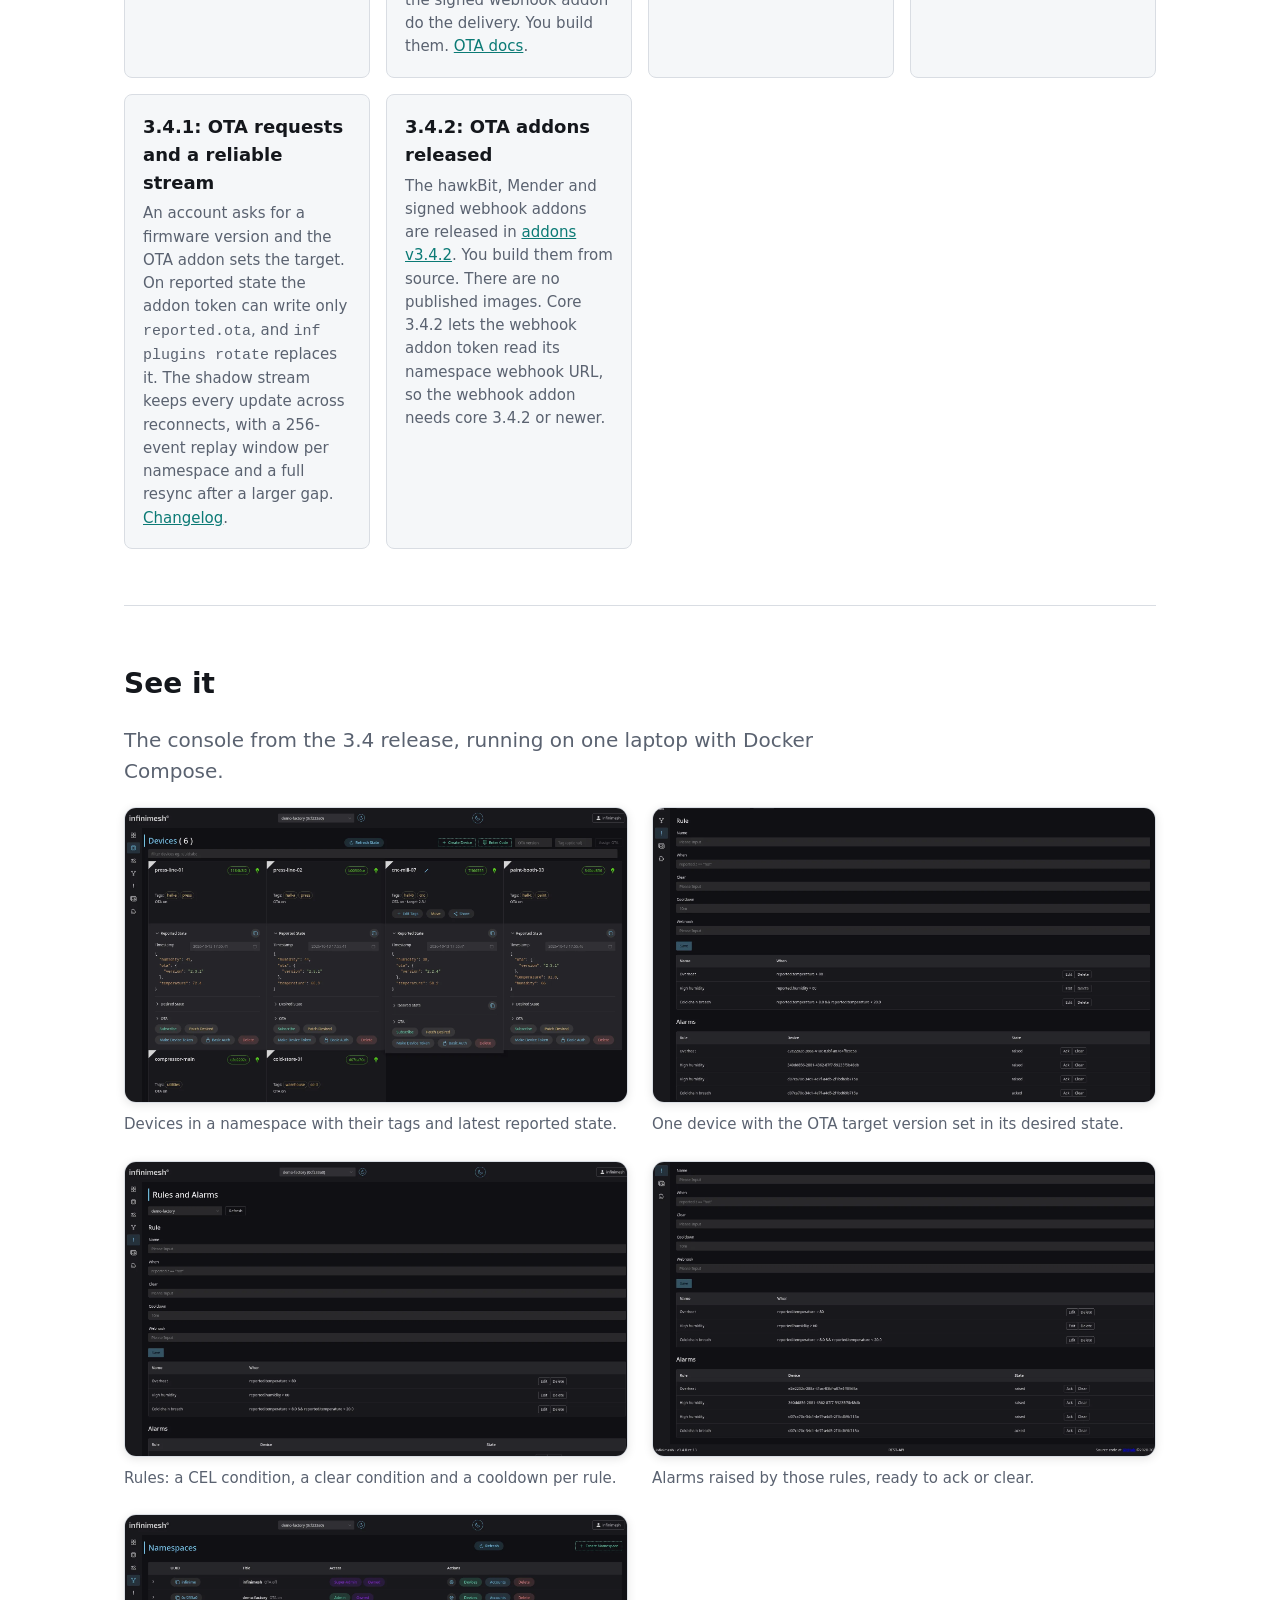
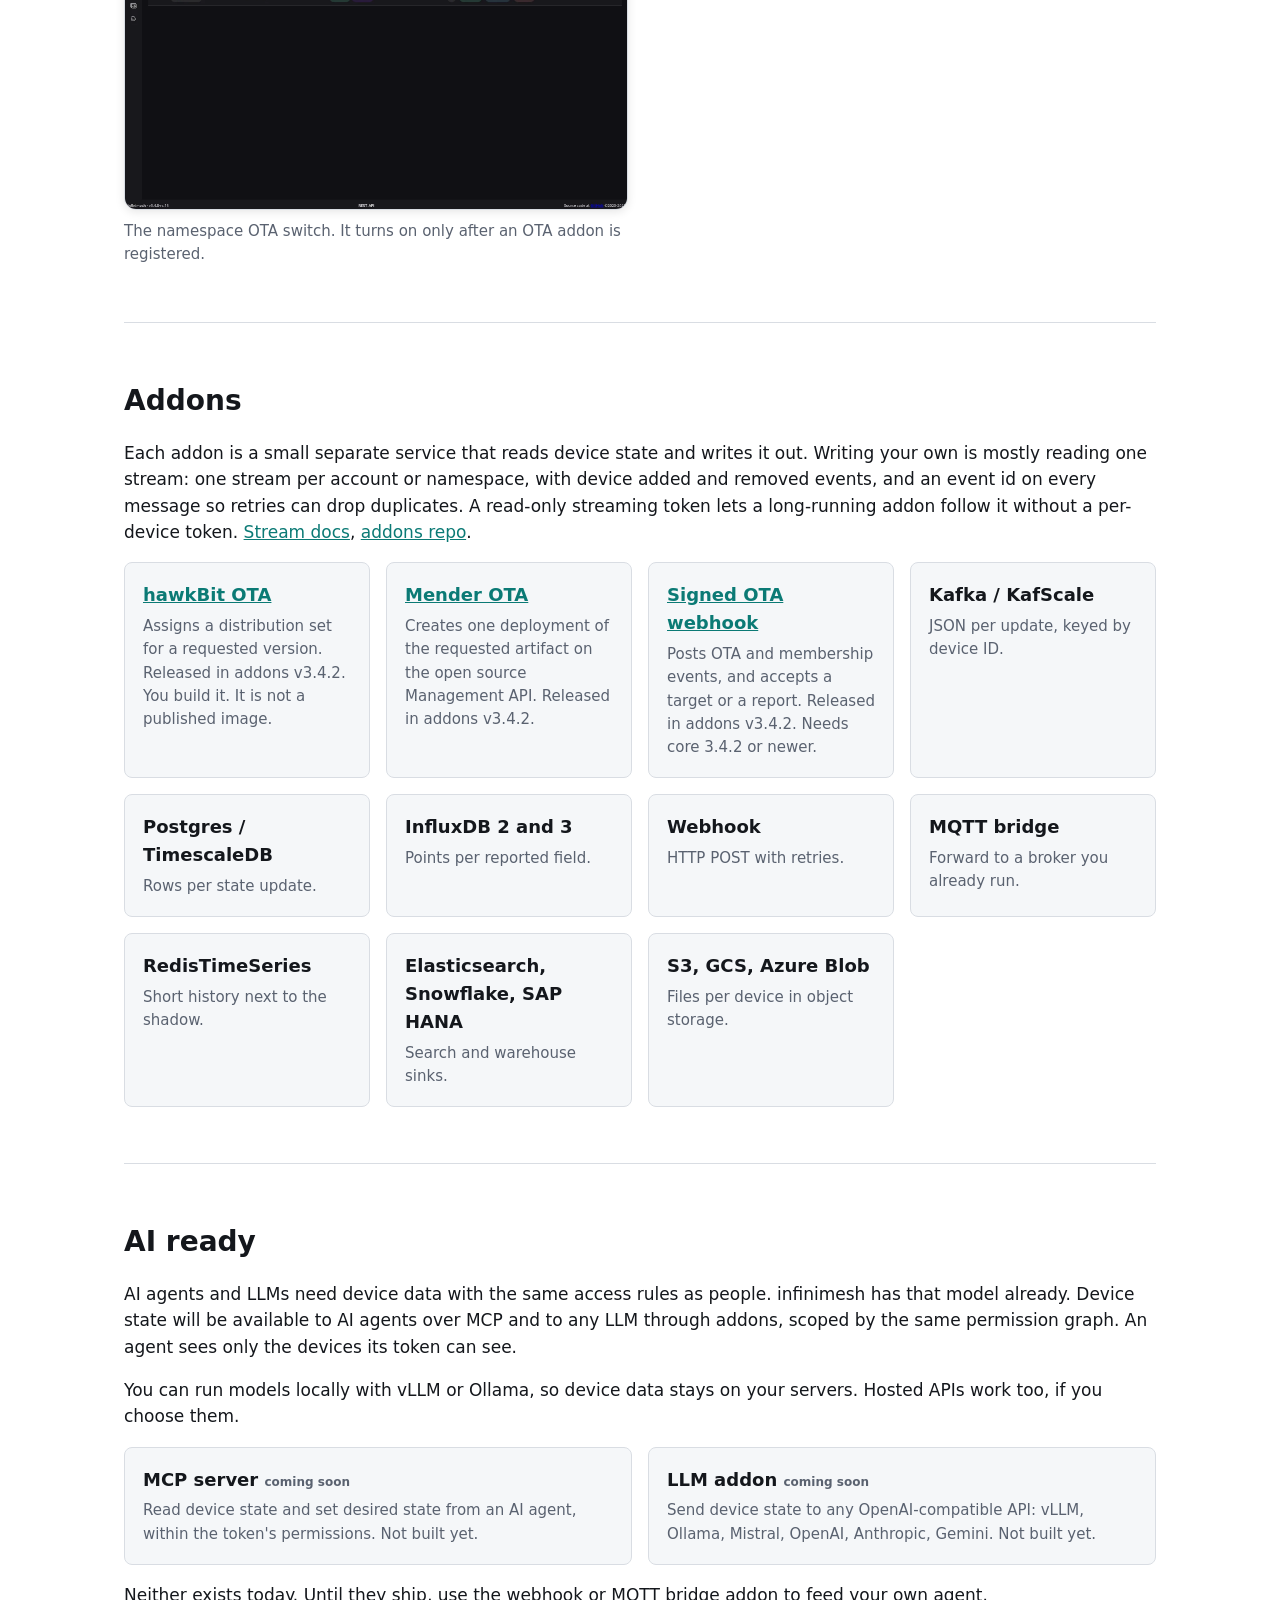
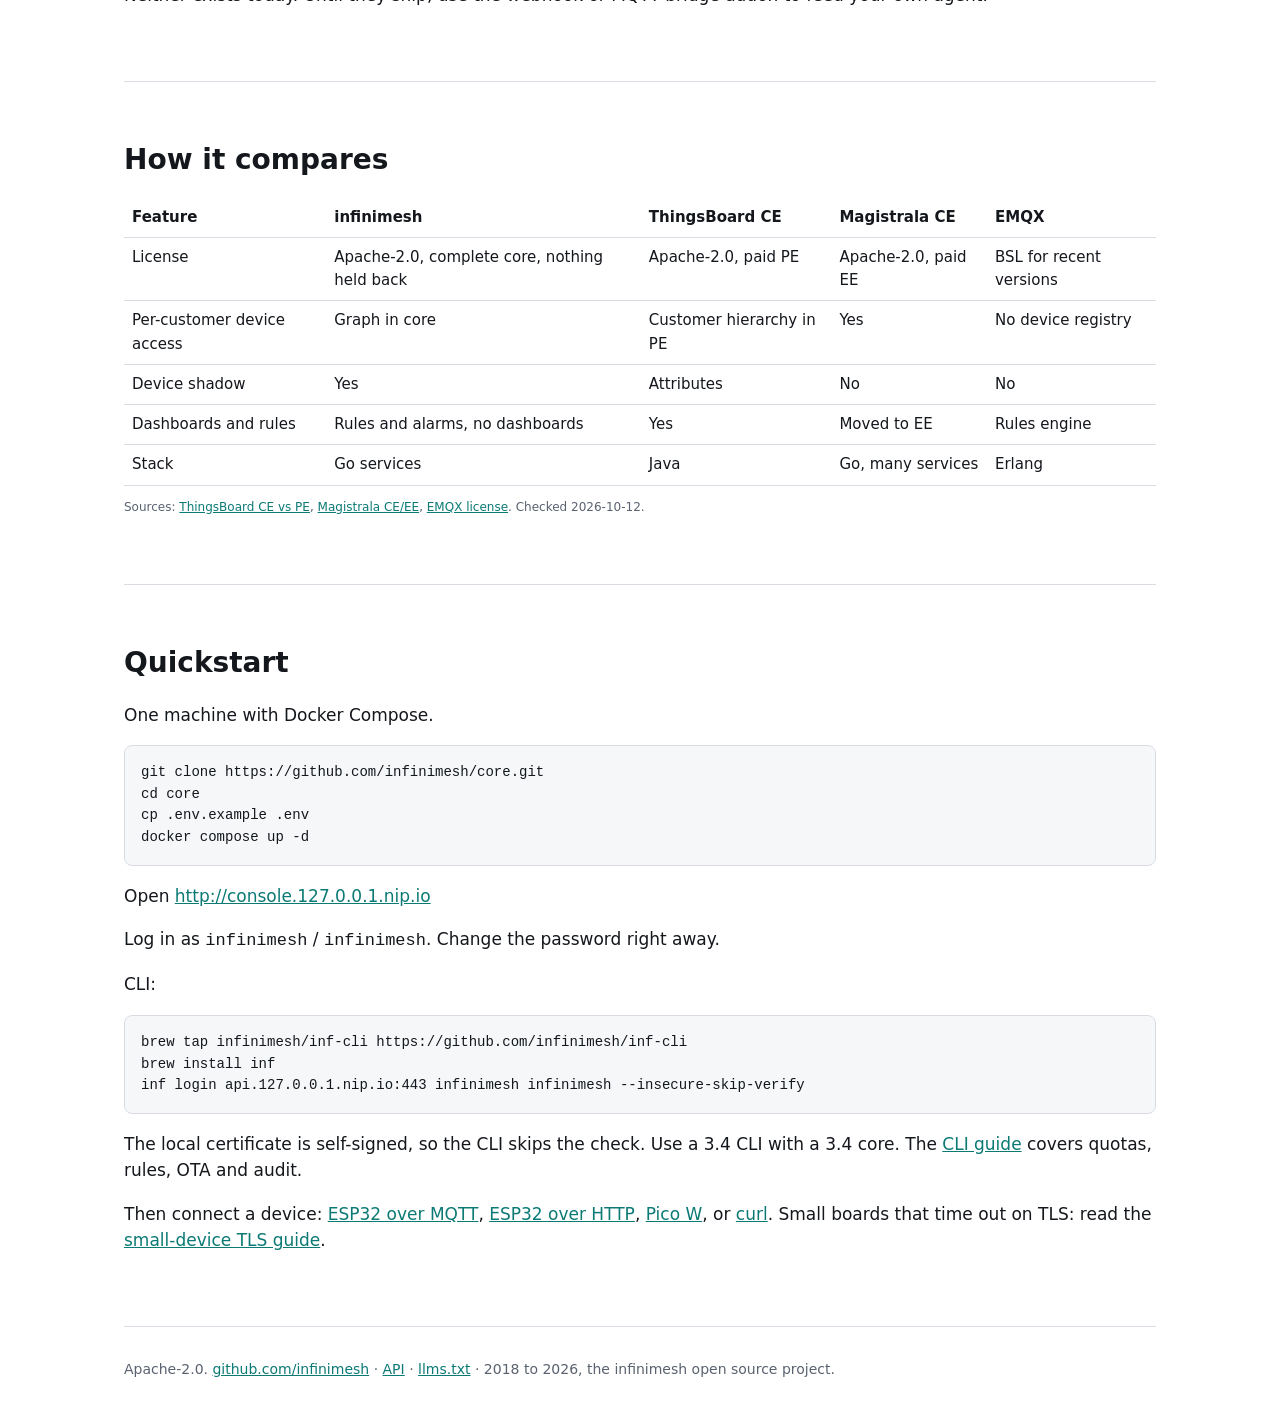
==== commit 0b72f3db: "Add a 3.4.2 card and mark the OTA addons released" ====
--- a/index.html
+++ b/index.html
@@ -131,6 +131,7 @@
 <div class="card"><h3>Audit and quotas</h3><p>Alarm, plugin and OTA actions are logged with who did them. Each namespace can cap devices and messages per second. Zero means no limit.</p></div>
 <div class="card"><h3>CoAP and Redis sessions</h3><p>A CoAP gateway takes JSON on UDP 5683 for small devices on a private network. <code>MQTT_SESSION_STORE=redis</code> keeps bridge sessions across restarts. <a href="https://github.com/infinimesh/core/blob/main/docs/coap.md">CoAP docs</a>.</p></div>
 <div class="card"><h3>3.4.1: OTA requests and a reliable stream</h3><p>An account asks for a firmware version and the OTA addon sets the target. On reported state the addon token can write only <code>reported.ota</code>, and <code>inf plugins rotate</code> replaces it. The shadow stream keeps every update across reconnects, with a 256-event replay window per namespace and a full resync after a larger gap. <a href="https://github.com/infinimesh/core/blob/main/CHANGELOG.md">Changelog</a>.</p></div>
+<div class="card"><h3>3.4.2: OTA addons released</h3><p>The hawkBit, Mender and signed webhook addons are released in <a href="https://github.com/infinimesh/addons/releases/tag/v3.4.2">addons v3.4.2</a>. You build them from source. There are no published images. Core 3.4.2 lets the webhook addon token read its namespace webhook URL, so the webhook addon needs core 3.4.2 or newer.</p></div>
 </div>
 </section>
 
@@ -162,9 +163,9 @@
 <h2>Addons</h2>
 <p>Each addon is a small separate service that reads device state and writes it out. Writing your own is mostly reading one stream: one stream per account or namespace, with device added and removed events, and an event id on every message so retries can drop duplicates. A read-only streaming token lets a long-running addon follow it without a per-device token. <a href="https://github.com/infinimesh/core/blob/main/docs/shadow.md">Stream docs</a>, <a href="https://github.com/infinimesh/addons">addons repo</a>.</p>
 <div class="grid">
-<div class="card"><h3><a href="https://github.com/infinimesh/addons/blob/main/ota-hawkbit/README.md">hawkBit OTA</a></h3><p>Assigns a distribution set for a requested version. You build it. It is not a published image.</p></div>
-<div class="card"><h3><a href="https://github.com/infinimesh/addons/blob/main/ota-mender/README.md">Mender OTA</a></h3><p>Creates one deployment of the requested artifact on the open source Management API.</p></div>
-<div class="card"><h3><a href="https://github.com/infinimesh/addons/blob/main/ota-webhook/README.md">Signed OTA webhook</a></h3><p>Posts OTA and membership events, and accepts a target or a report. The core v3.4.1 image does not serve the namespace webhook URL to the addon token.</p></div>
+<div class="card"><h3><a href="https://github.com/infinimesh/addons/blob/main/ota-hawkbit/README.md">hawkBit OTA</a></h3><p>Assigns a distribution set for a requested version. Released in addons v3.4.2. You build it. It is not a published image.</p></div>
+<div class="card"><h3><a href="https://github.com/infinimesh/addons/blob/main/ota-mender/README.md">Mender OTA</a></h3><p>Creates one deployment of the requested artifact on the open source Management API. Released in addons v3.4.2.</p></div>
+<div class="card"><h3><a href="https://github.com/infinimesh/addons/blob/main/ota-webhook/README.md">Signed OTA webhook</a></h3><p>Posts OTA and membership events, and accepts a target or a report. Released in addons v3.4.2. Needs core 3.4.2 or newer.</p></div>
 <div class="card"><h3>Kafka / KafScale</h3><p>JSON per update, keyed by device ID.</p></div>
 <div class="card"><h3>Postgres / TimescaleDB</h3><p>Rows per state update.</p></div>
 <div class="card"><h3>InfluxDB 2 and 3</h3><p>Points per reported field.</p></div>
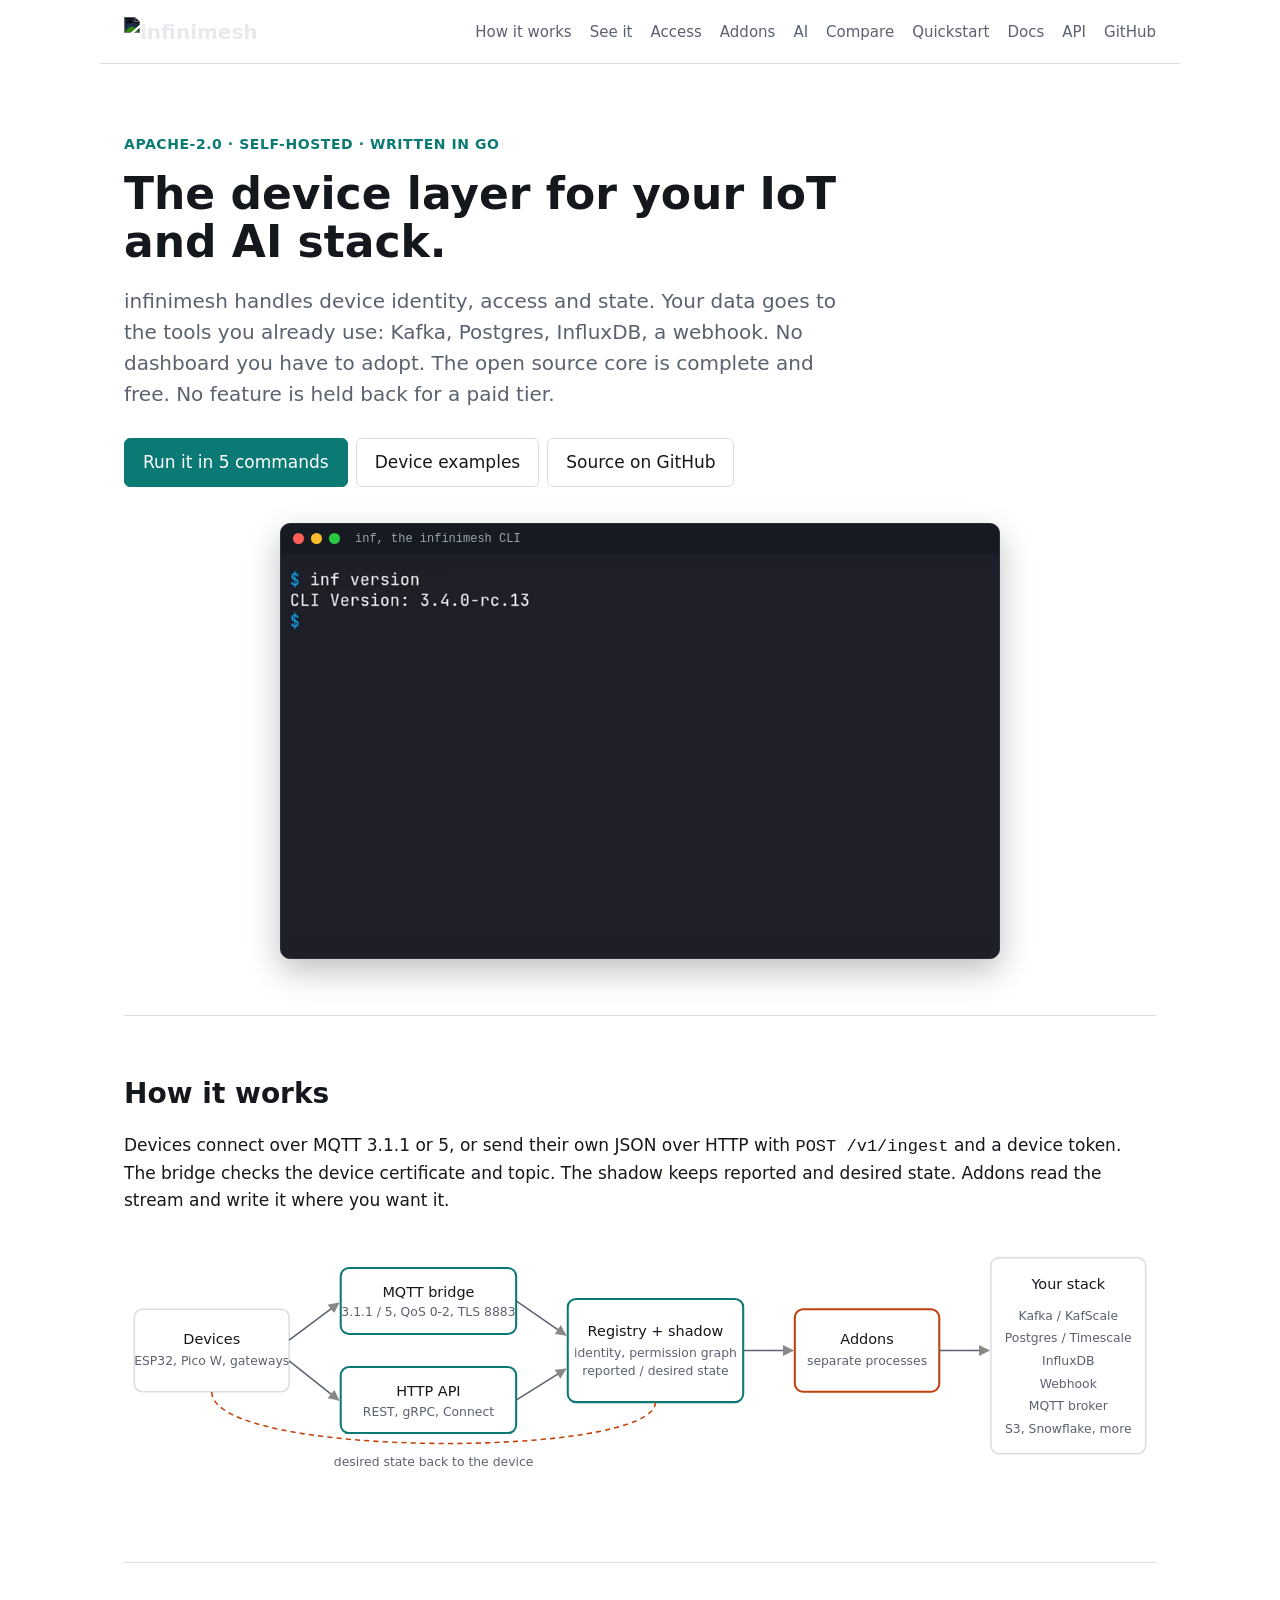
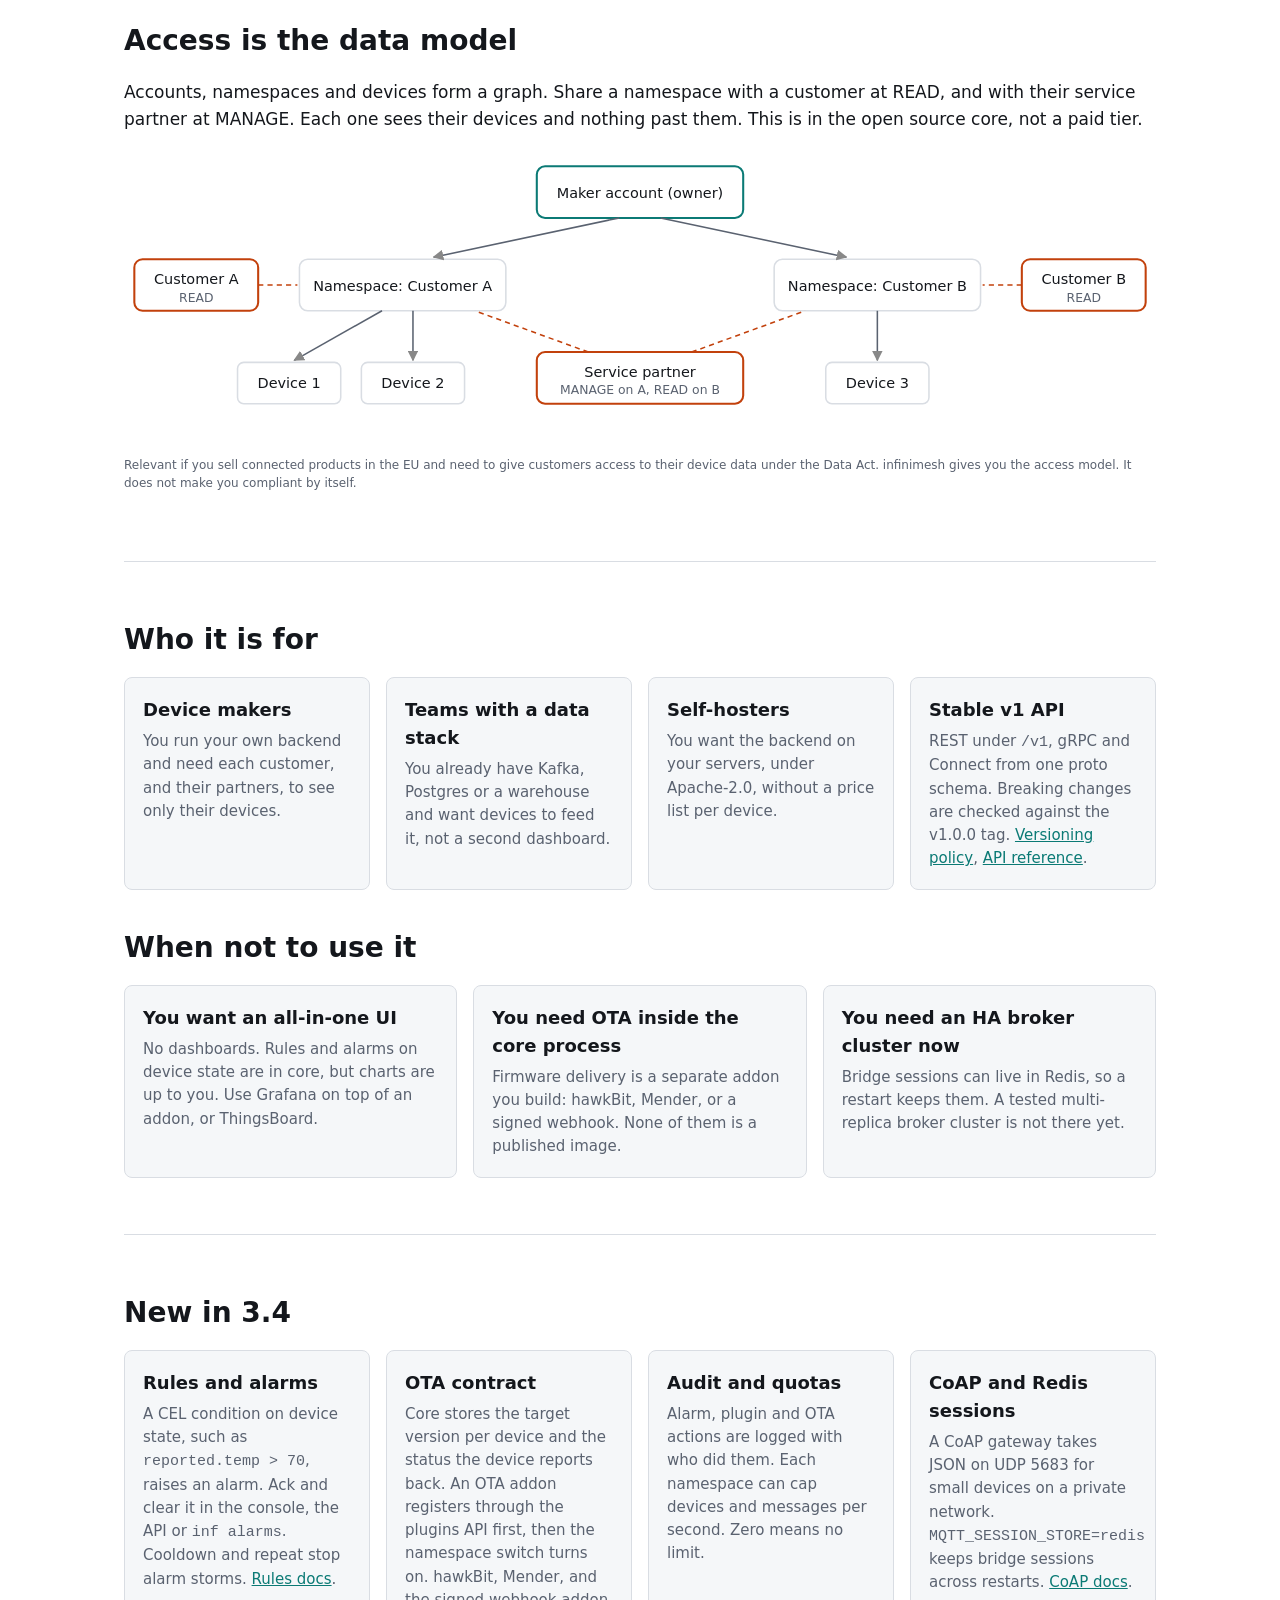
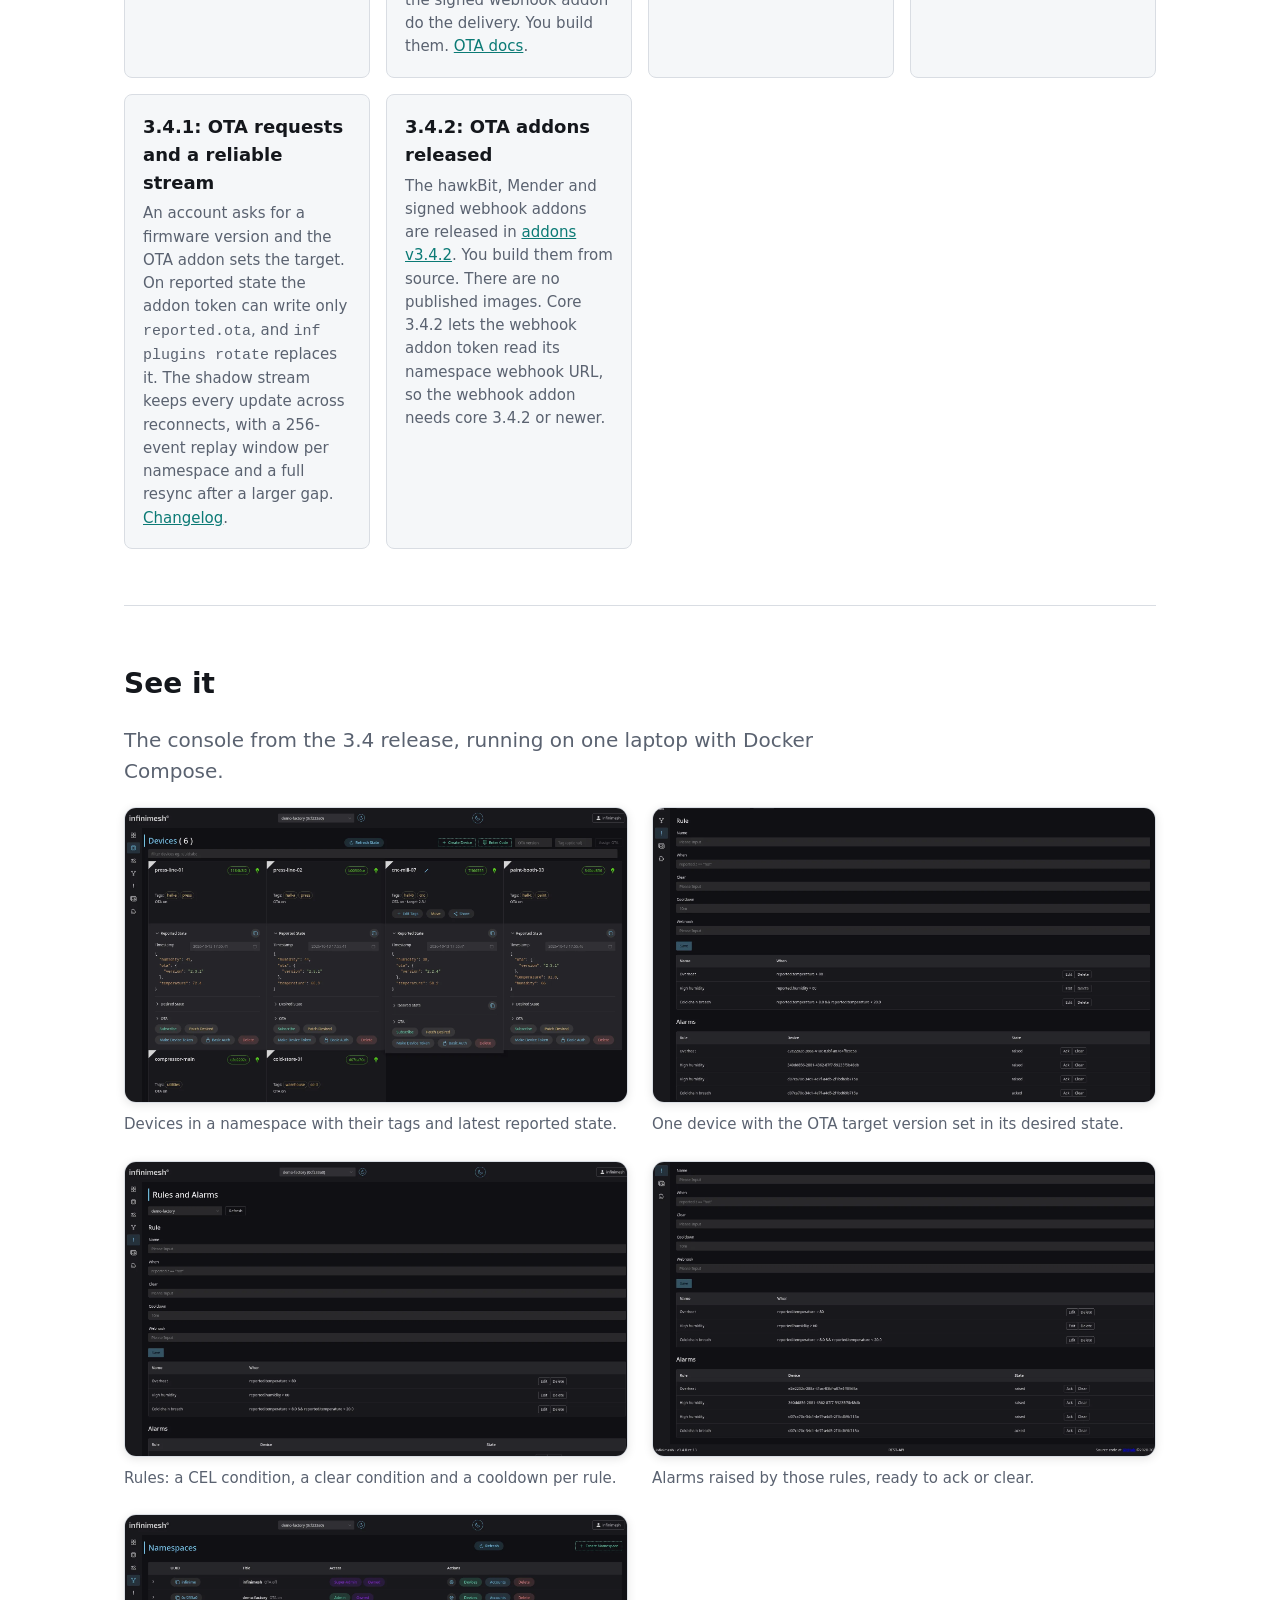
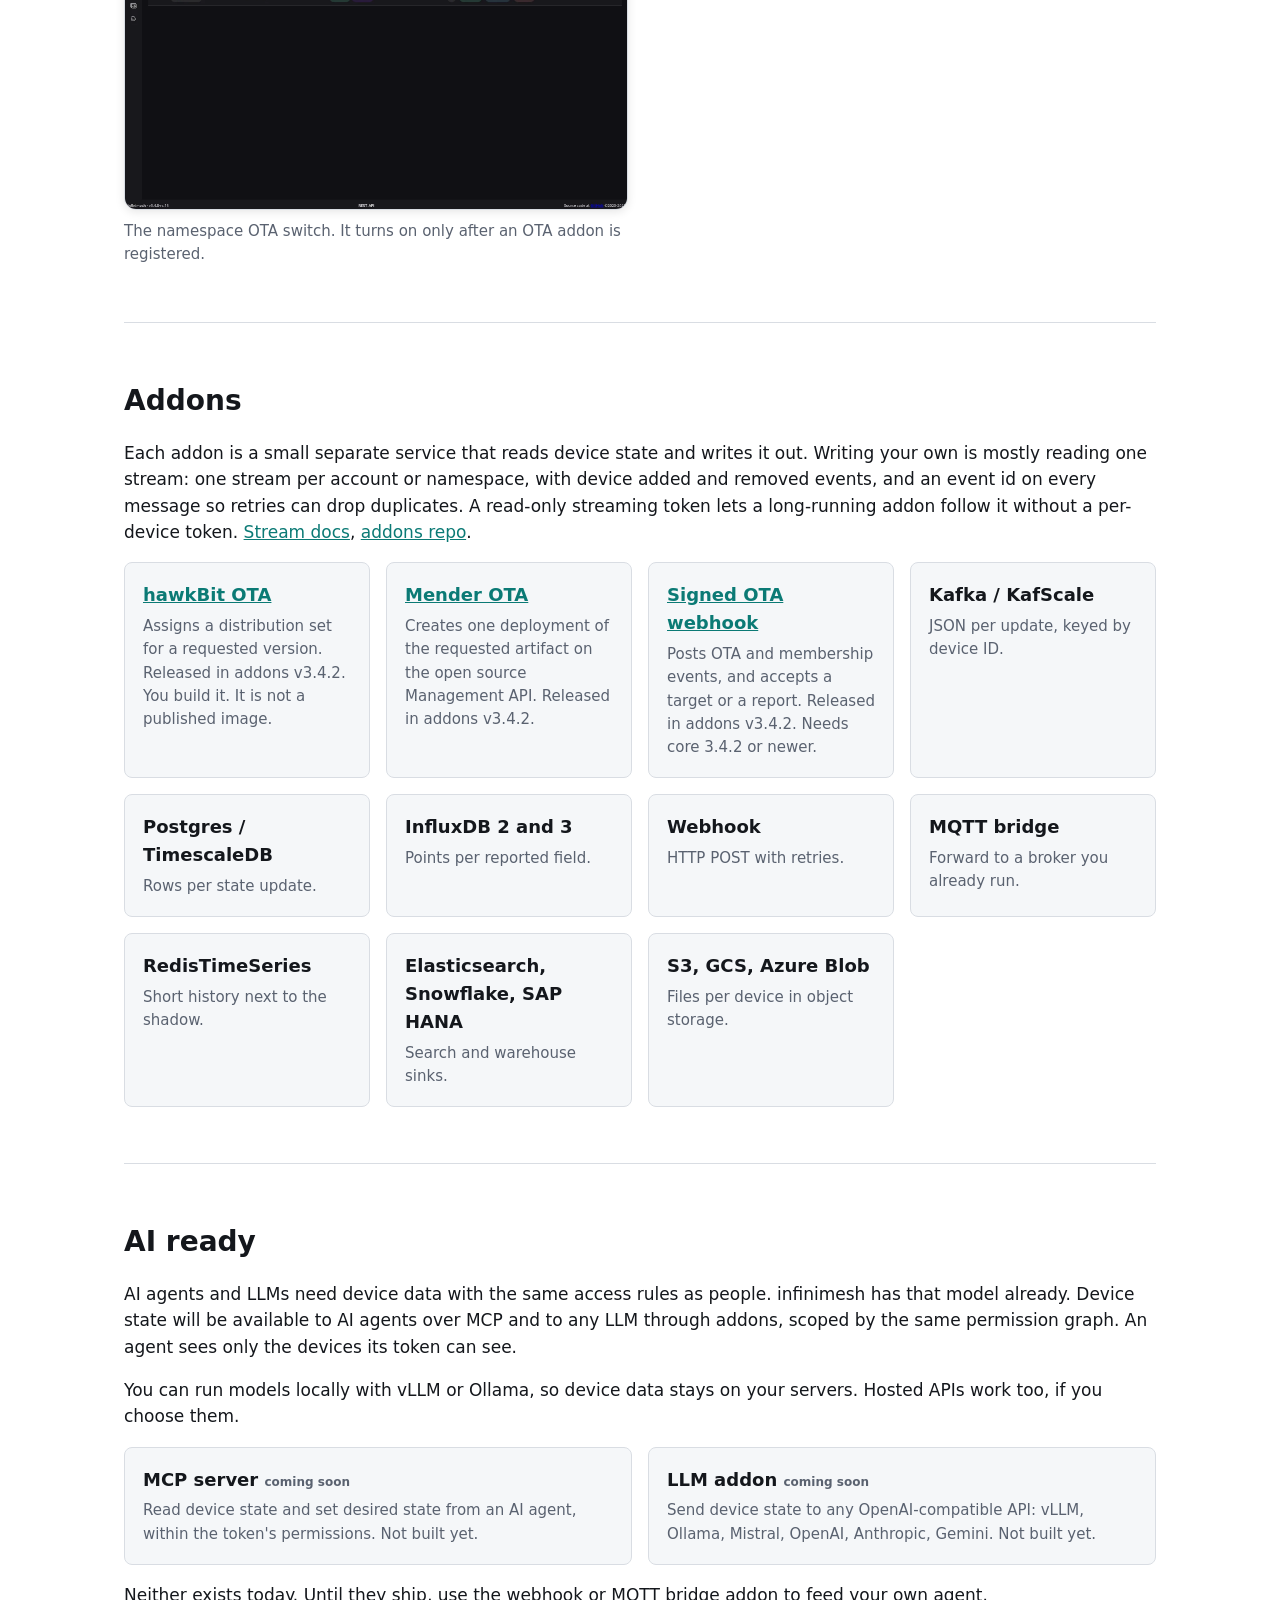
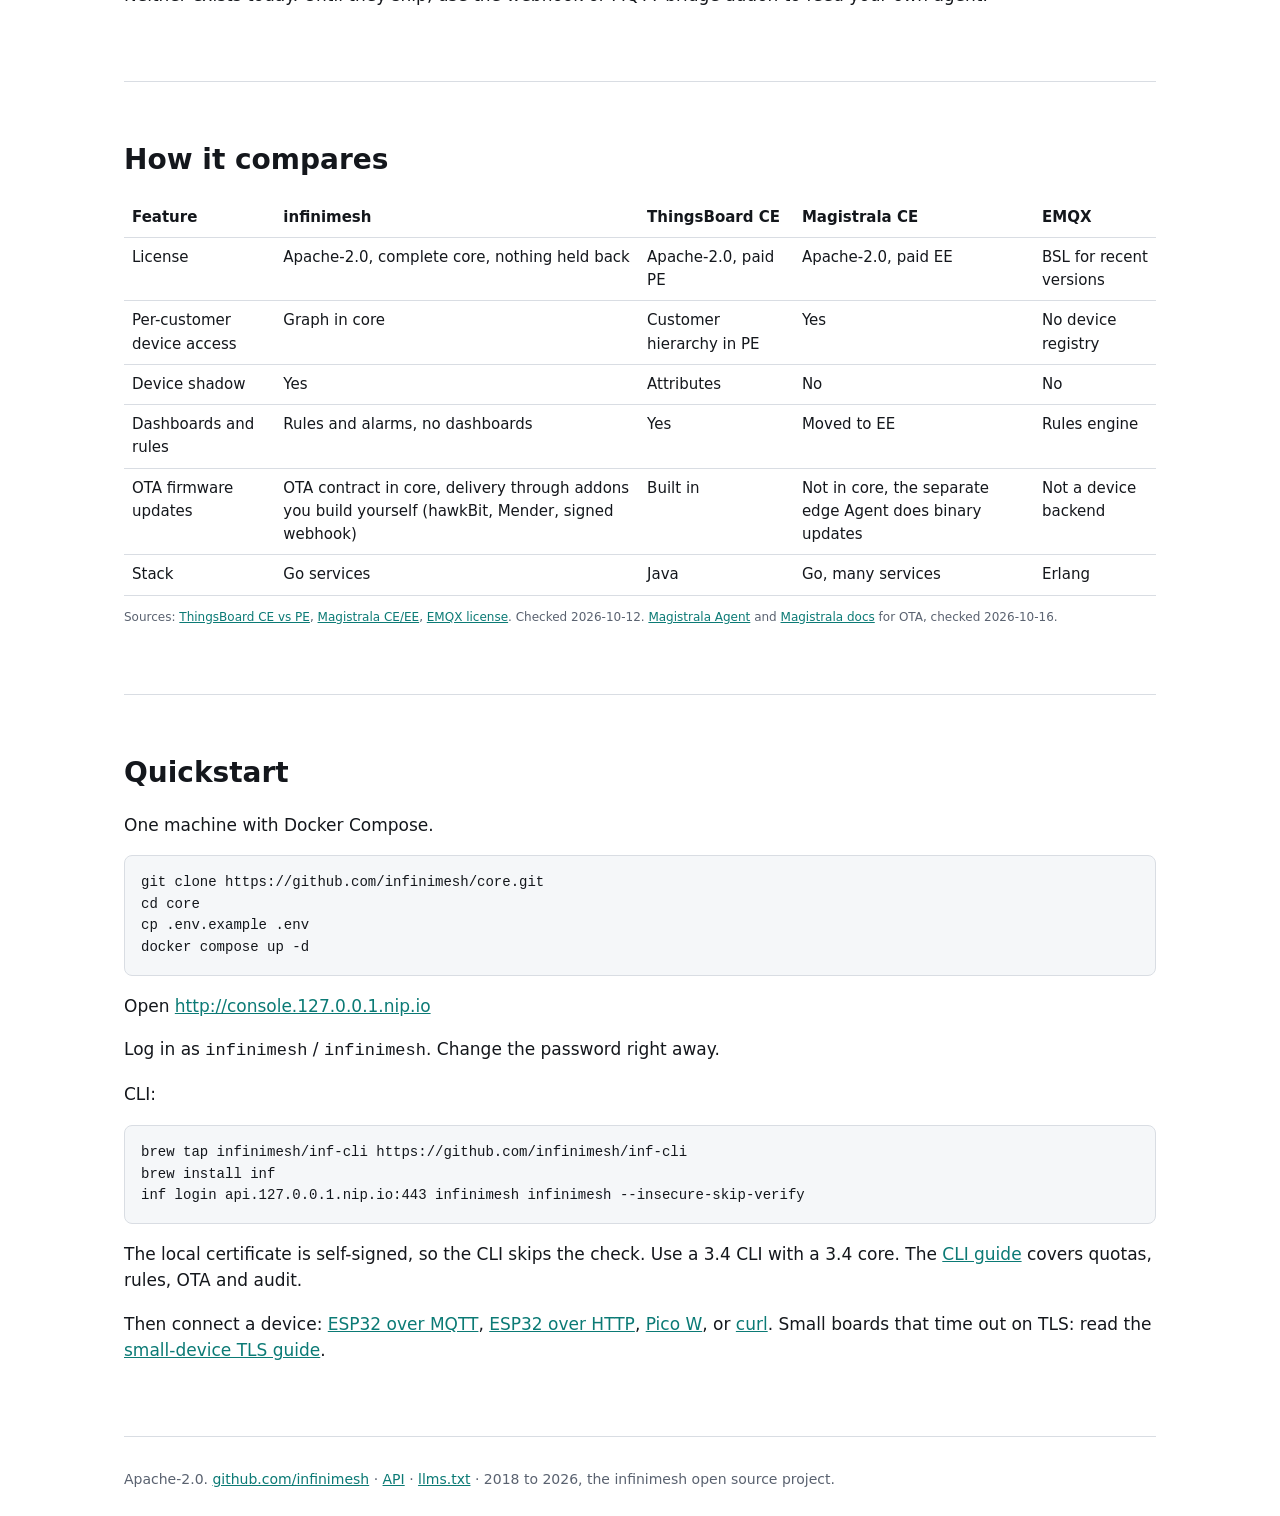
==== commit aa8375cb: "Add OTA row to compare table, list llms-full.txt in sitemap, fix llms.txt typo" ====
--- a/index.html
+++ b/index.html
@@ -195,8 +195,9 @@
 <tr><td>Per-customer device access</td><td>Graph in core</td><td>Customer hierarchy in PE</td><td>Yes</td><td>No device registry</td></tr>
 <tr><td>Device shadow</td><td>Yes</td><td>Attributes</td><td>No</td><td>No</td></tr>
 <tr><td>Dashboards and rules</td><td>Rules and alarms, no dashboards</td><td>Yes</td><td>Moved to EE</td><td>Rules engine</td></tr>
+<tr><td>OTA firmware updates</td><td>OTA contract in core, delivery through addons you build yourself (hawkBit, Mender, signed webhook)</td><td>Built in</td><td>Not in core, the separate edge Agent does binary updates</td><td>Not a device backend</td></tr>
 <tr><td>Stack</td><td>Go services</td><td>Java</td><td>Go, many services</td><td>Erlang</td></tr></table>
-<p class="tag">Sources: <a href="https://thingsboard.io/ce-vs-pe-diff/">ThingsBoard CE vs PE</a>, <a href="https://www.absmach.eu/blog/magistrala-community-edition-enterprise-edition/">Magistrala CE/EE</a>, <a href="https://www.emqx.com/en/blog/adopting-business-source-license-to-accelerate-mqtt-and-ai-innovation">EMQX license</a>. Checked 2026-10-12.</p>
+<p class="tag">Sources: <a href="https://thingsboard.io/ce-vs-pe-diff/">ThingsBoard CE vs PE</a>, <a href="https://www.absmach.eu/blog/magistrala-community-edition-enterprise-edition/">Magistrala CE/EE</a>, <a href="https://www.emqx.com/en/blog/adopting-business-source-license-to-accelerate-mqtt-and-ai-innovation">EMQX license</a>. Checked 2026-10-12. <a href="https://github.com/absmach/agent">Magistrala Agent</a> and <a href="https://absmach.eu/docs/magistrala/">Magistrala docs</a> for OTA, checked 2026-10-16.</p>
 </section>
 
 <section id="start">
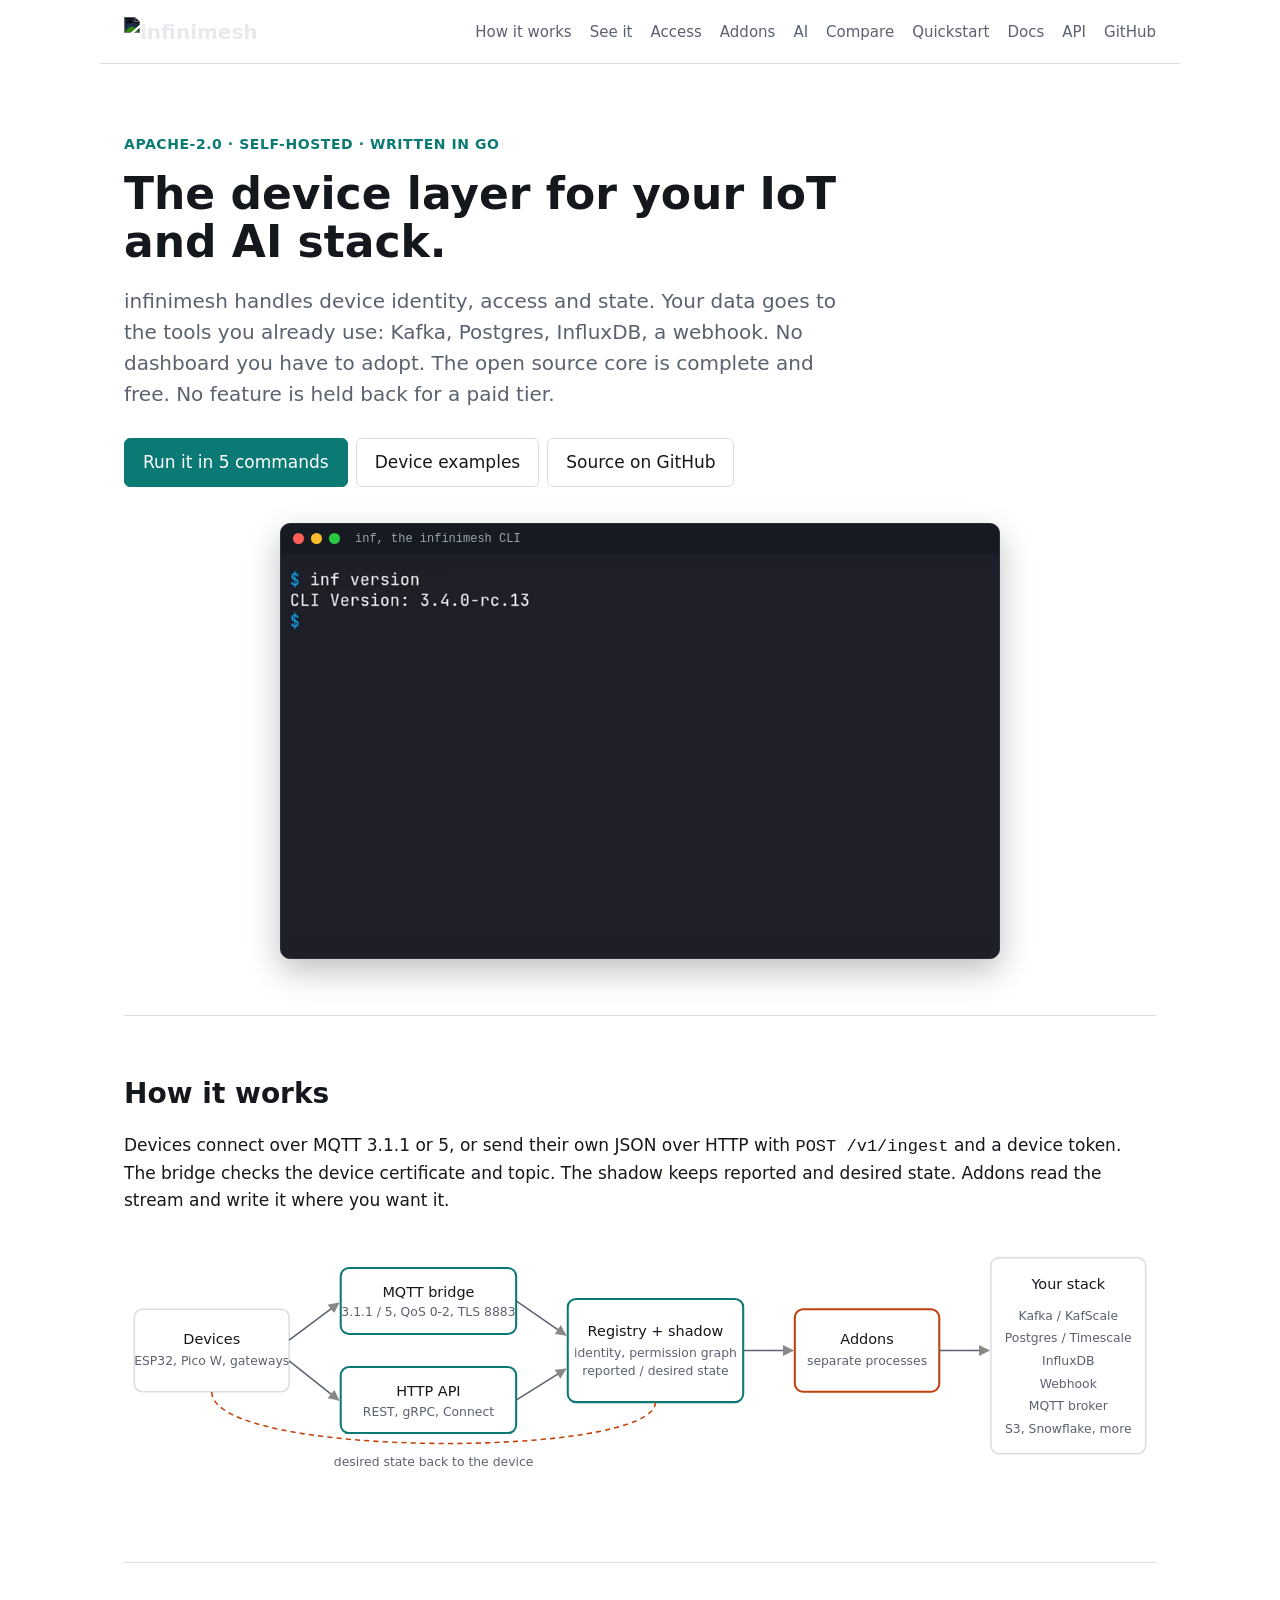
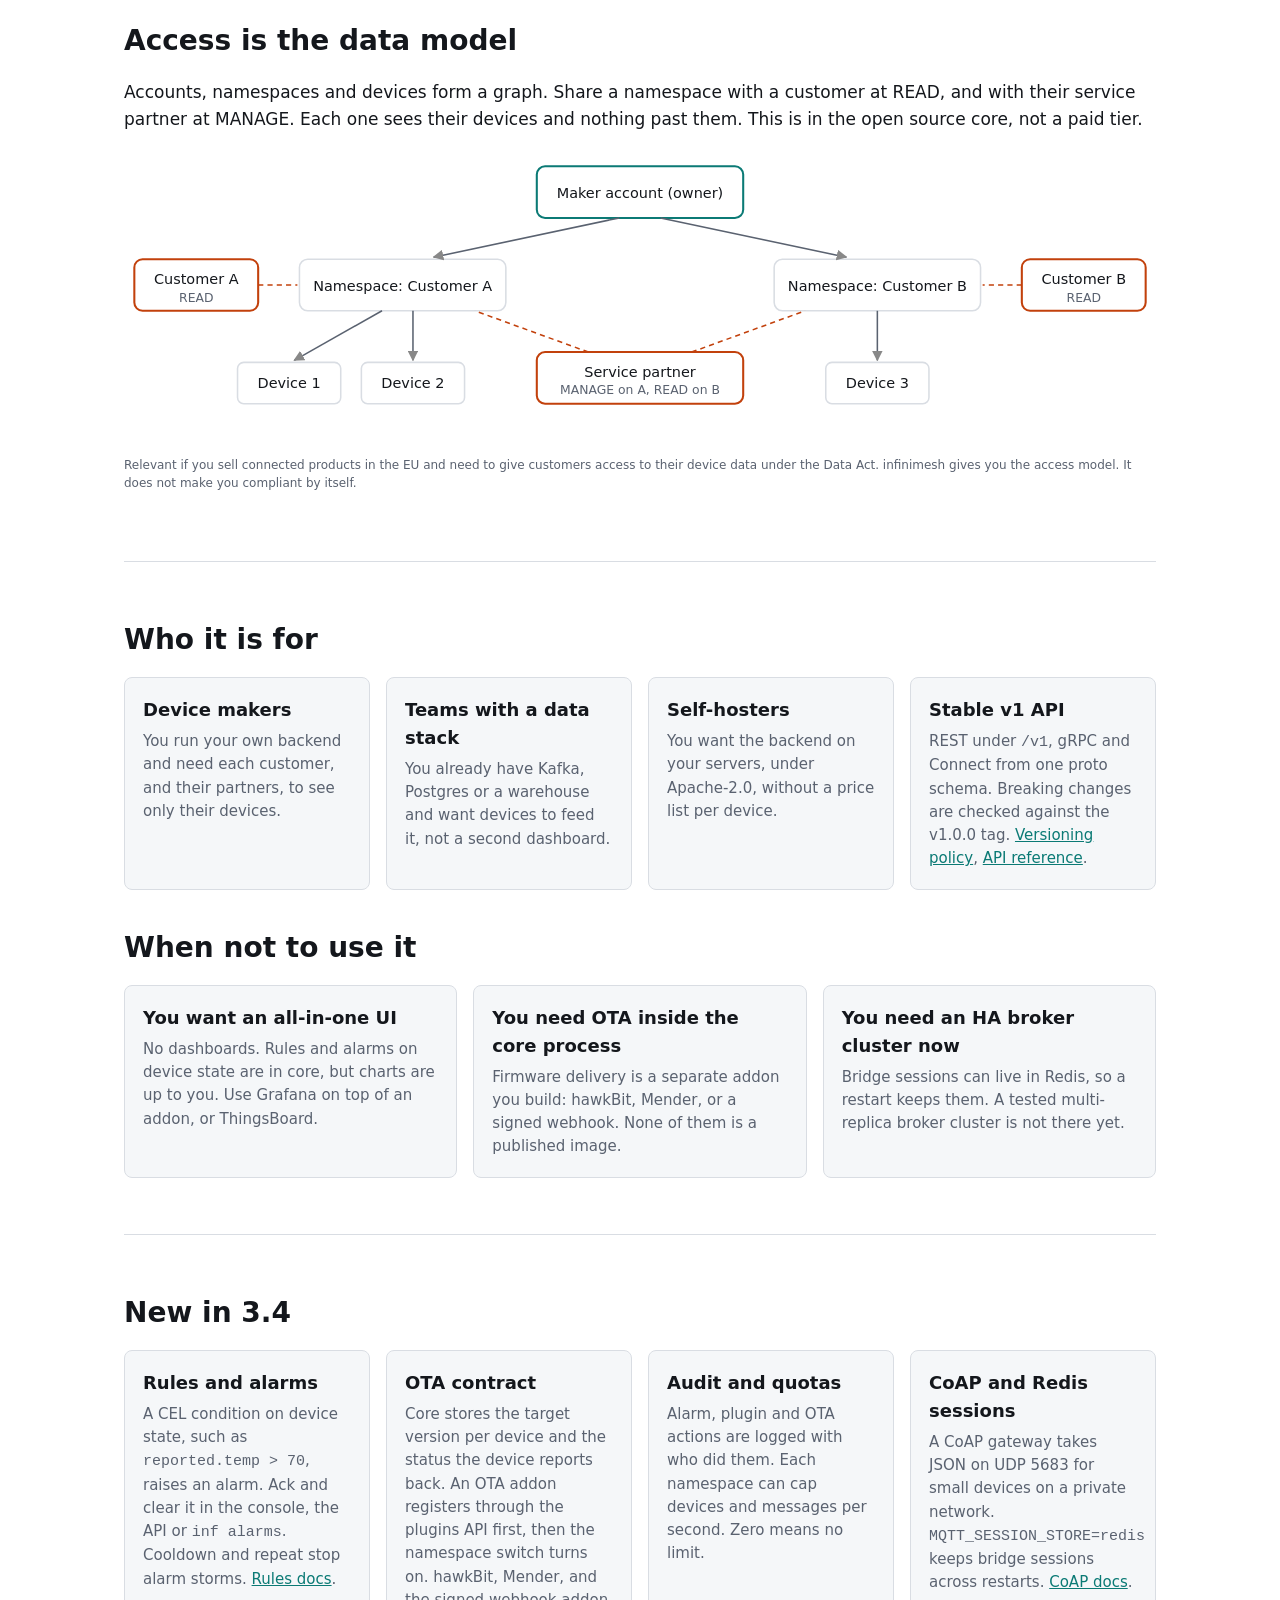
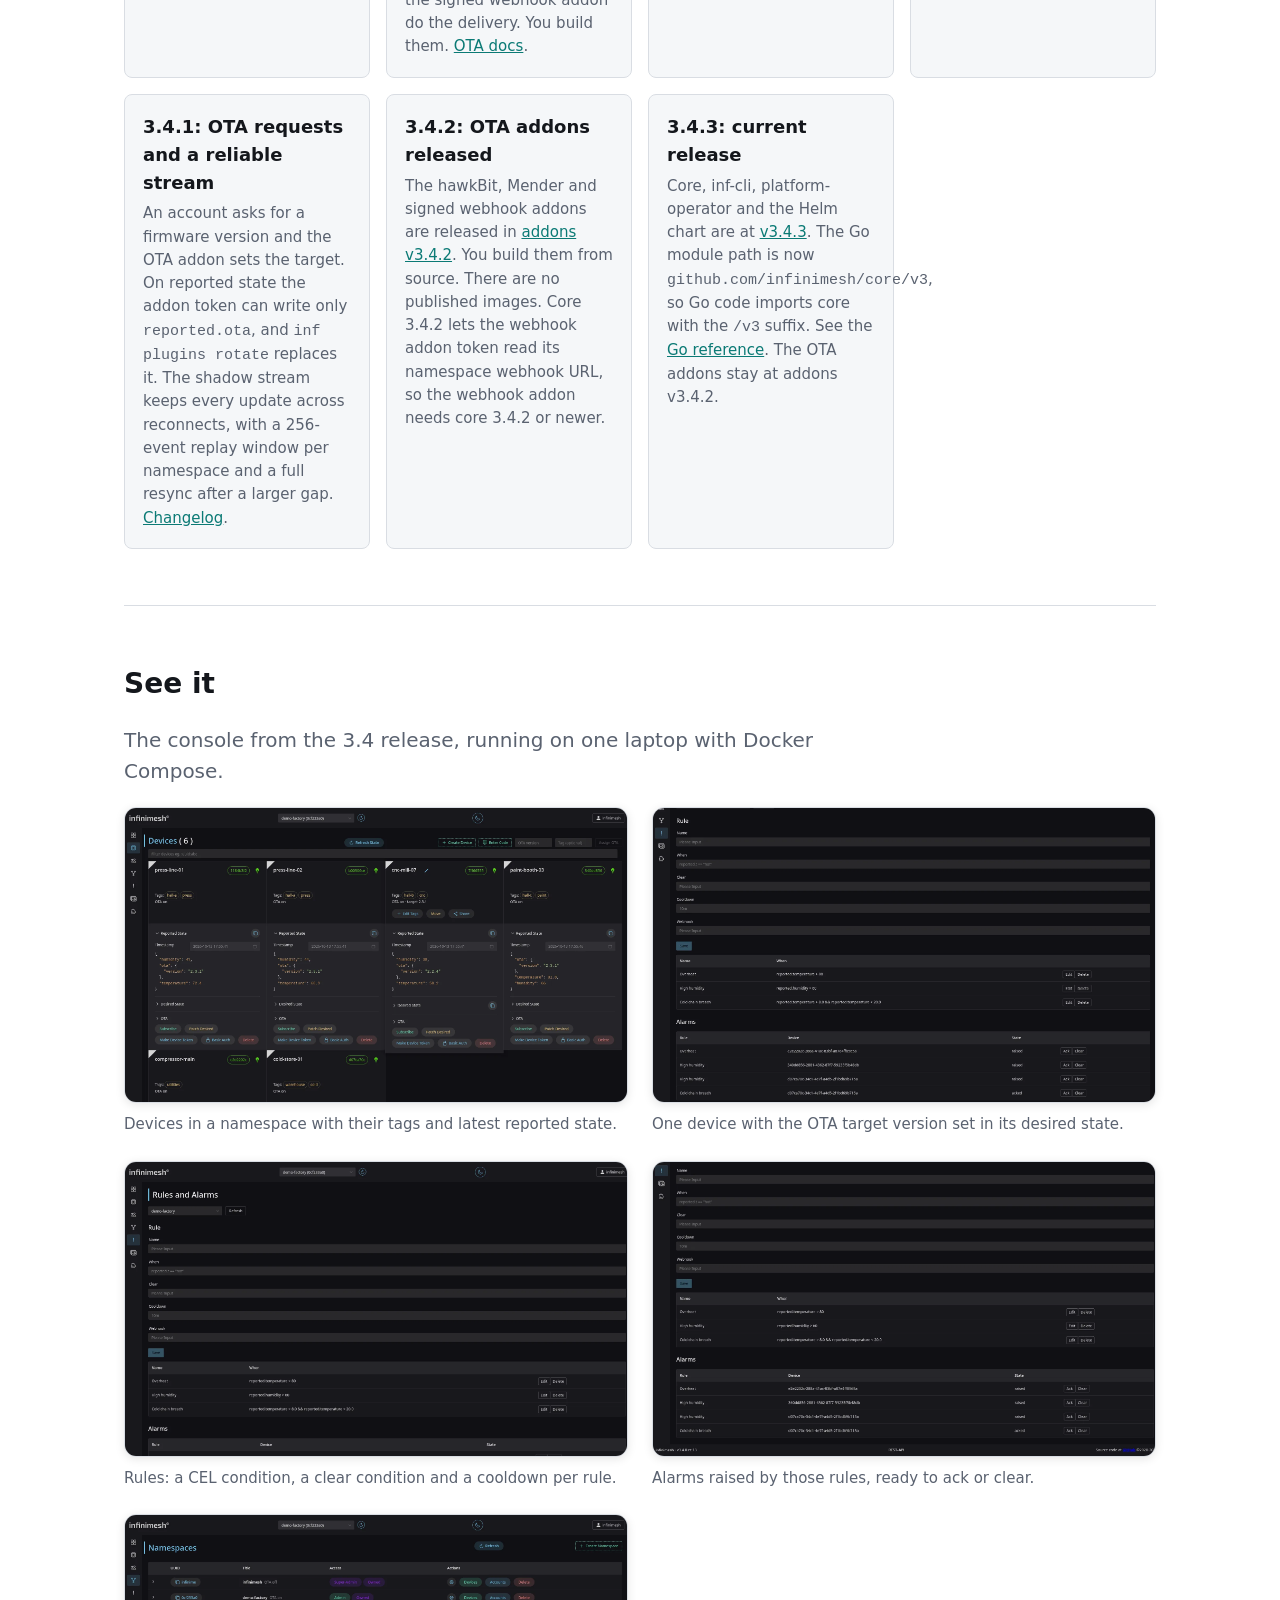
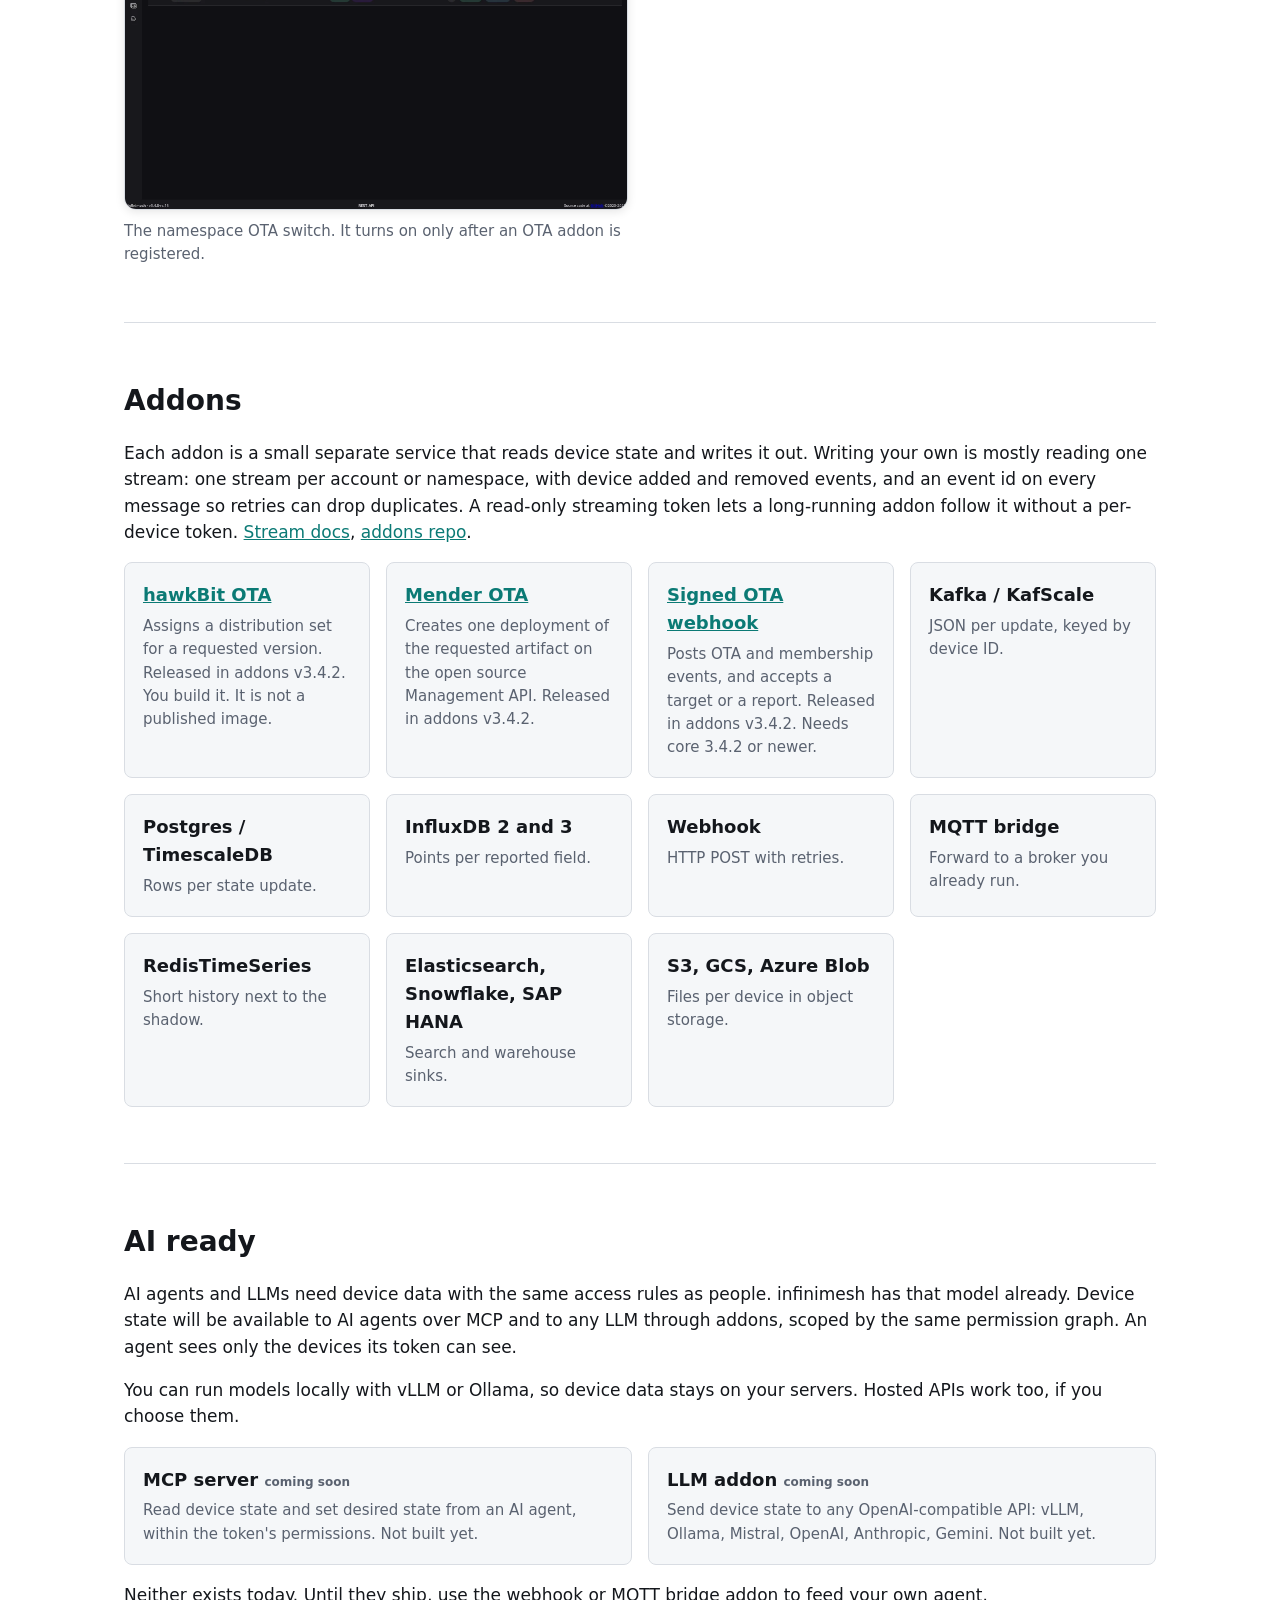
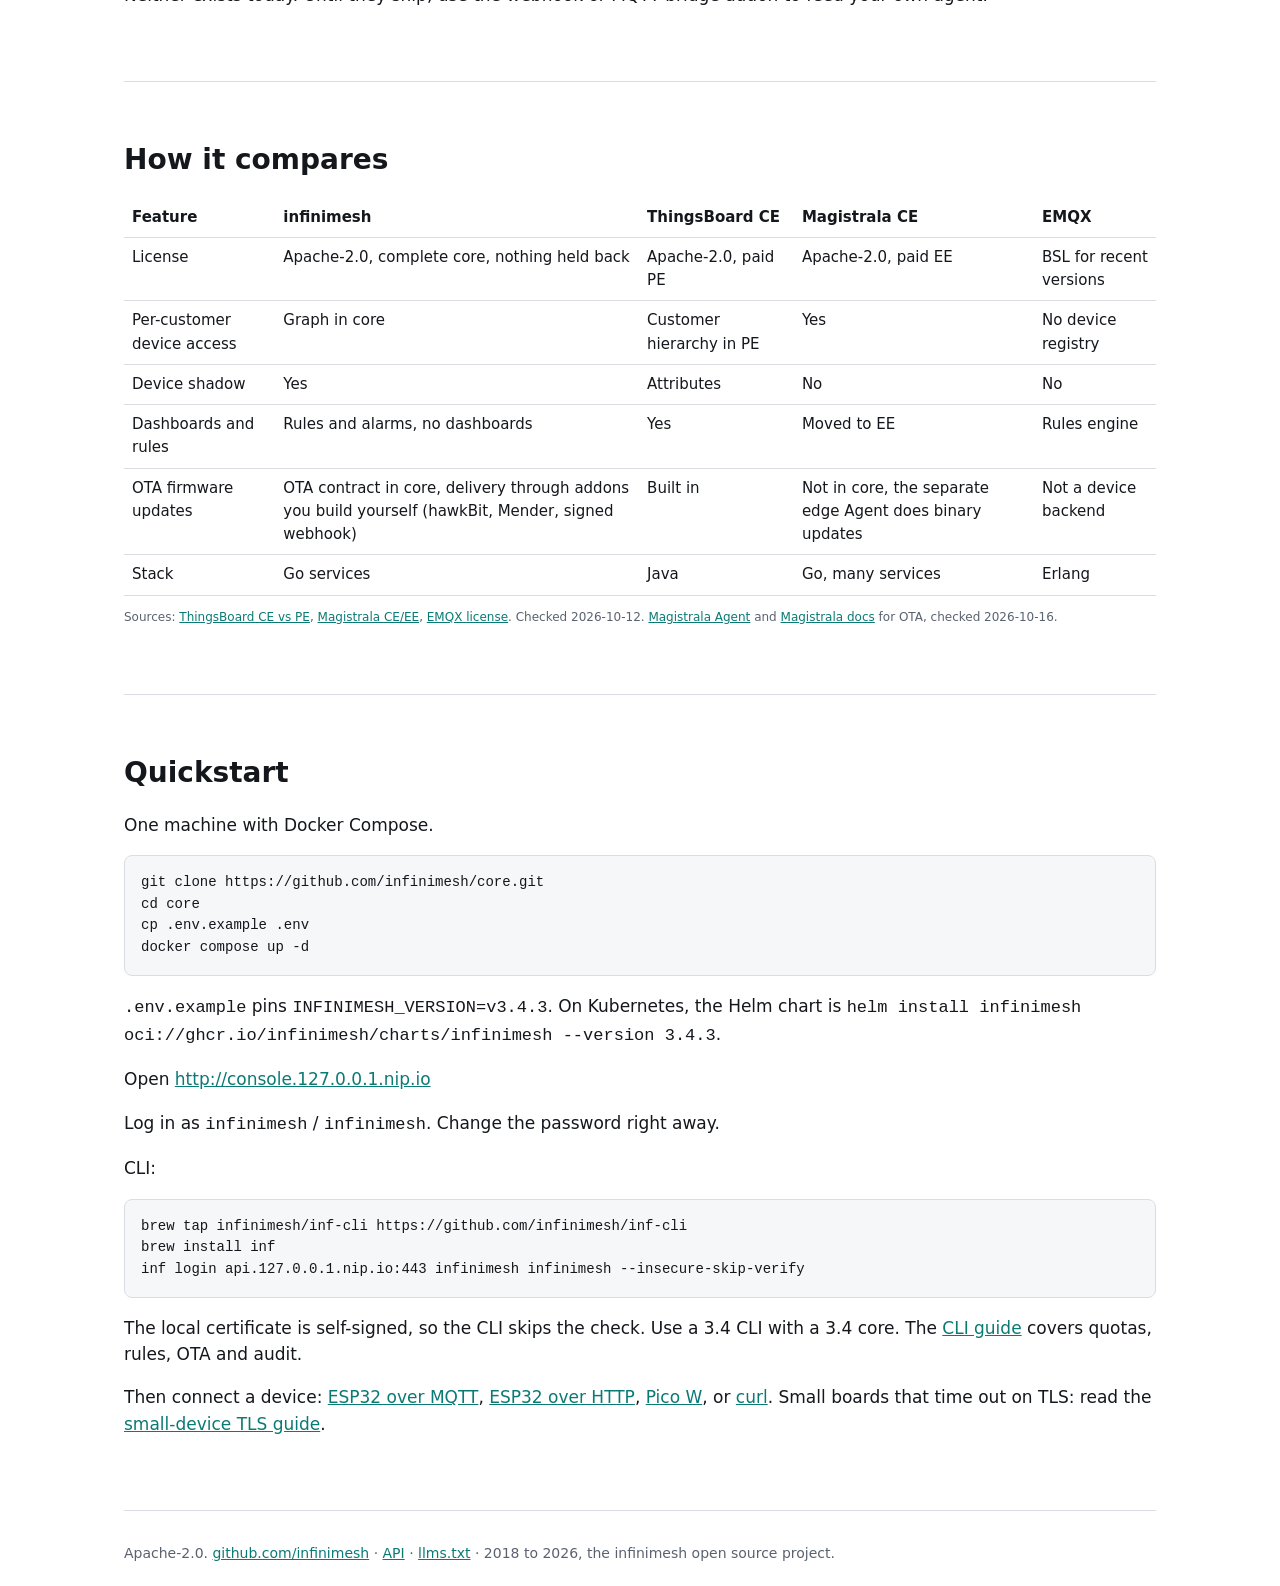
==== commit a535792c: "Show v3.4.3 and the /v3 Go module path on the site and in llms.txt Adds a 3.4.3 card, softwareVersio" ====
--- a/index.html
+++ b/index.html
@@ -26,7 +26,7 @@
 <script type="application/ld+json">
 [
 {"@context":"https://schema.org","@type":"Organization","@id":"https://infinimesh.org/#org","name":"infinimesh","url":"https://infinimesh.org/","logo":"https://infinimesh.org/images/logo_03.png","sameAs":["https://github.com/infinimesh"]},
-{"@context":"https://schema.org","@type":"SoftwareSourceCode","name":"infinimesh core","codeRepository":"https://github.com/infinimesh/core","programmingLanguage":"Go","license":"https://www.apache.org/licenses/LICENSE-2.0","author":{"@id":"https://infinimesh.org/#org"},"description":"The device layer for your IoT and AI stack. Self-hosted IoT backend: device identity, permission graph, shadow state, MQTT 3.1.1/5 and HTTP."},
+{"@context":"https://schema.org","@type":"SoftwareSourceCode","name":"infinimesh core","codeRepository":"https://github.com/infinimesh/core","programmingLanguage":"Go","softwareVersion":"3.4.3","license":"https://www.apache.org/licenses/LICENSE-2.0","author":{"@id":"https://infinimesh.org/#org"},"description":"The device layer for your IoT and AI stack. Self-hosted IoT backend: device identity, permission graph, shadow state, MQTT 3.1.1/5 and HTTP."},
 {"@context":"https://schema.org","@type":"SoftwareApplication","name":"infinimesh","description":"The device layer for your IoT and AI stack.","applicationCategory":"DeveloperApplication","operatingSystem":"Linux, Docker, Kubernetes","offers":{"@type":"Offer","price":"0","priceCurrency":"EUR"},"license":"https://www.apache.org/licenses/LICENSE-2.0","url":"https://infinimesh.org/"},
 {"@context":"https://schema.org","@type":"FAQPage","mainEntity":[
 {"@type":"Question","name":"Is any feature held back for a paid edition of infinimesh?","acceptedAnswer":{"@type":"Answer","text":"No. The open source core is complete and free. infinimesh is Apache-2.0 and the whole platform, including per-customer and per-partner access, is in the open source repos."}},
@@ -132,6 +132,7 @@
 <div class="card"><h3>CoAP and Redis sessions</h3><p>A CoAP gateway takes JSON on UDP 5683 for small devices on a private network. <code>MQTT_SESSION_STORE=redis</code> keeps bridge sessions across restarts. <a href="https://github.com/infinimesh/core/blob/main/docs/coap.md">CoAP docs</a>.</p></div>
 <div class="card"><h3>3.4.1: OTA requests and a reliable stream</h3><p>An account asks for a firmware version and the OTA addon sets the target. On reported state the addon token can write only <code>reported.ota</code>, and <code>inf plugins rotate</code> replaces it. The shadow stream keeps every update across reconnects, with a 256-event replay window per namespace and a full resync after a larger gap. <a href="https://github.com/infinimesh/core/blob/main/CHANGELOG.md">Changelog</a>.</p></div>
 <div class="card"><h3>3.4.2: OTA addons released</h3><p>The hawkBit, Mender and signed webhook addons are released in <a href="https://github.com/infinimesh/addons/releases/tag/v3.4.2">addons v3.4.2</a>. You build them from source. There are no published images. Core 3.4.2 lets the webhook addon token read its namespace webhook URL, so the webhook addon needs core 3.4.2 or newer.</p></div>
+<div class="card"><h3>3.4.3: current release</h3><p>Core, inf-cli, platform-operator and the Helm chart are at <a href="https://github.com/infinimesh/core/releases/tag/v3.4.3">v3.4.3</a>. The Go module path is now <code>github.com/infinimesh/core/v3</code>, so Go code imports core with the <code>/v3</code> suffix. See the <a href="https://pkg.go.dev/github.com/infinimesh/core/v3">Go reference</a>. The OTA addons stay at addons v3.4.2.</p></div>
 </div>
 </section>
 
@@ -207,6 +208,7 @@
 cd core
 cp .env.example .env
 docker compose up -d</code></pre>
+<p><code>.env.example</code> pins <code>INFINIMESH_VERSION=v3.4.3</code>. On Kubernetes, the Helm chart is <code>helm install infinimesh oci://ghcr.io/infinimesh/charts/infinimesh --version 3.4.3</code>.</p>
 <p>Open <a href="http://console.127.0.0.1.nip.io">http://console.127.0.0.1.nip.io</a></p>
 <p>Log in as <code>infinimesh</code> / <code>infinimesh</code>. Change the password right away.</p>
 <p>CLI:</p>
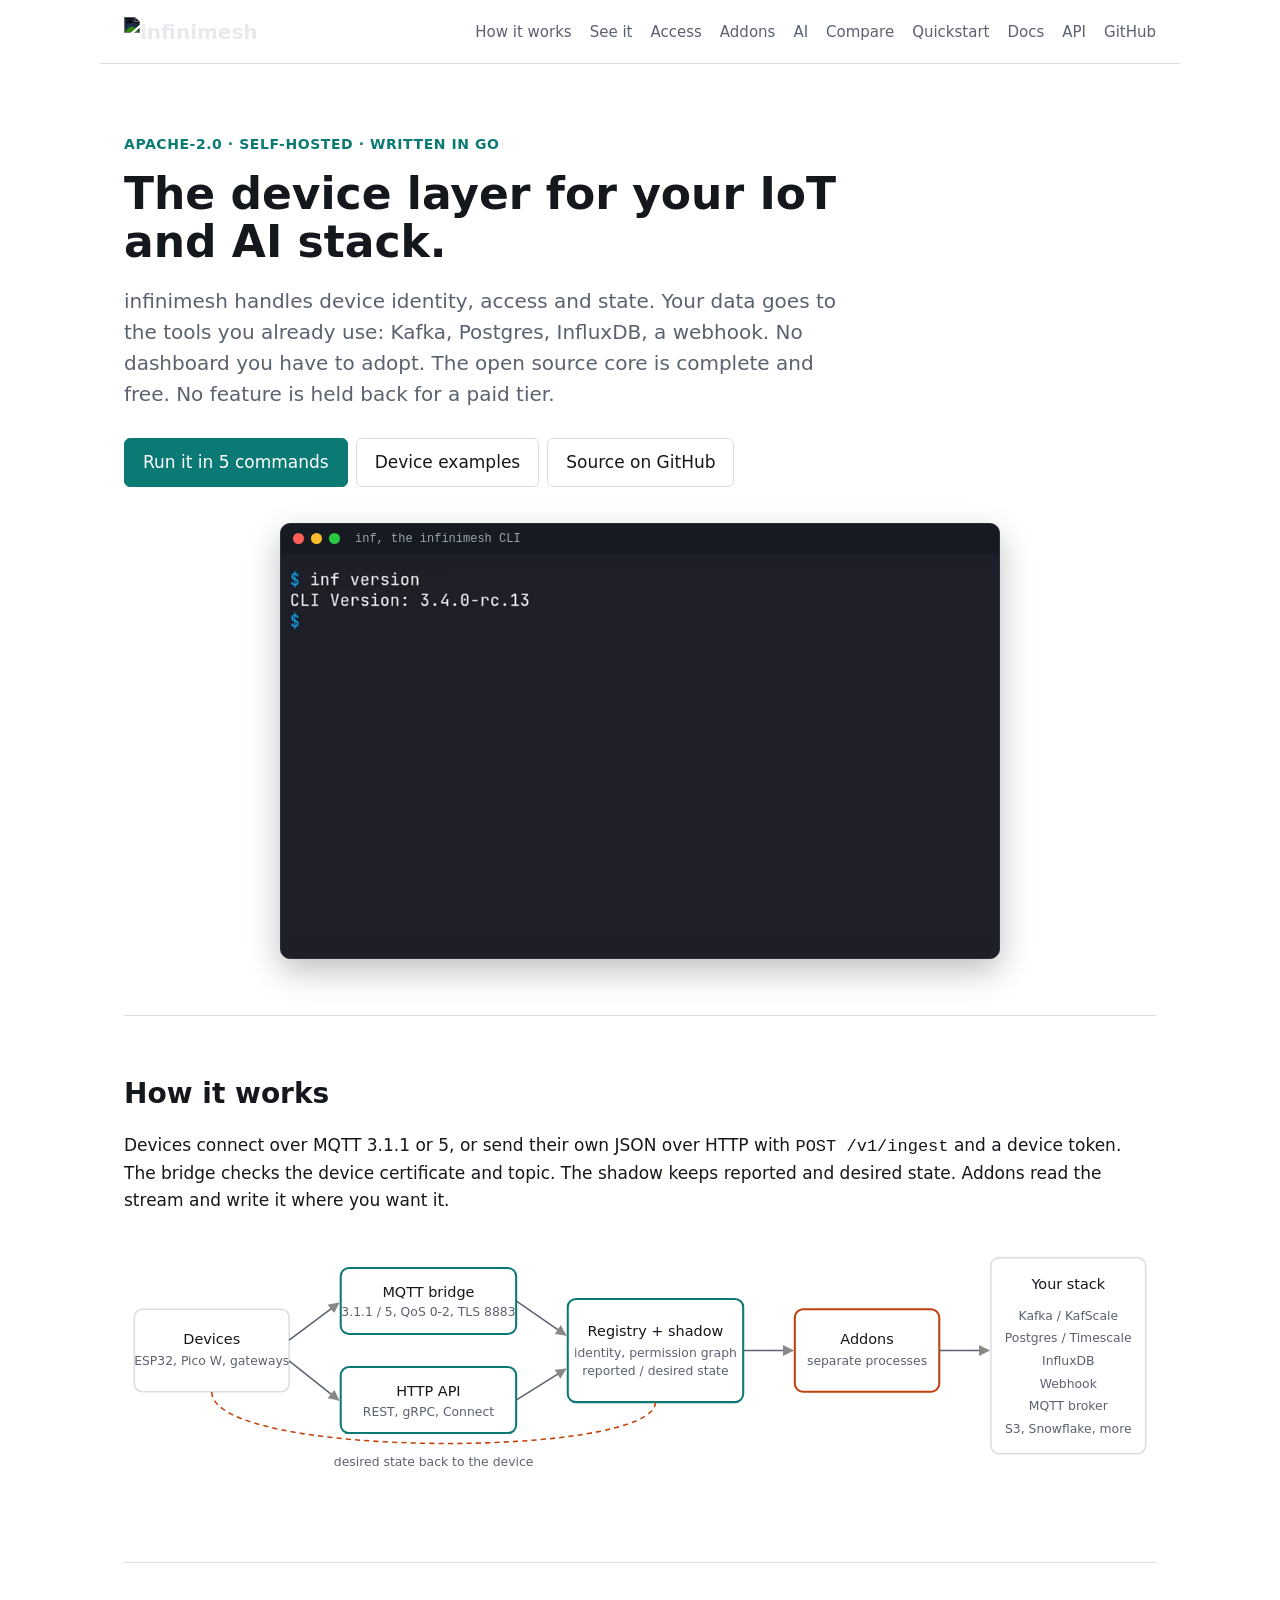
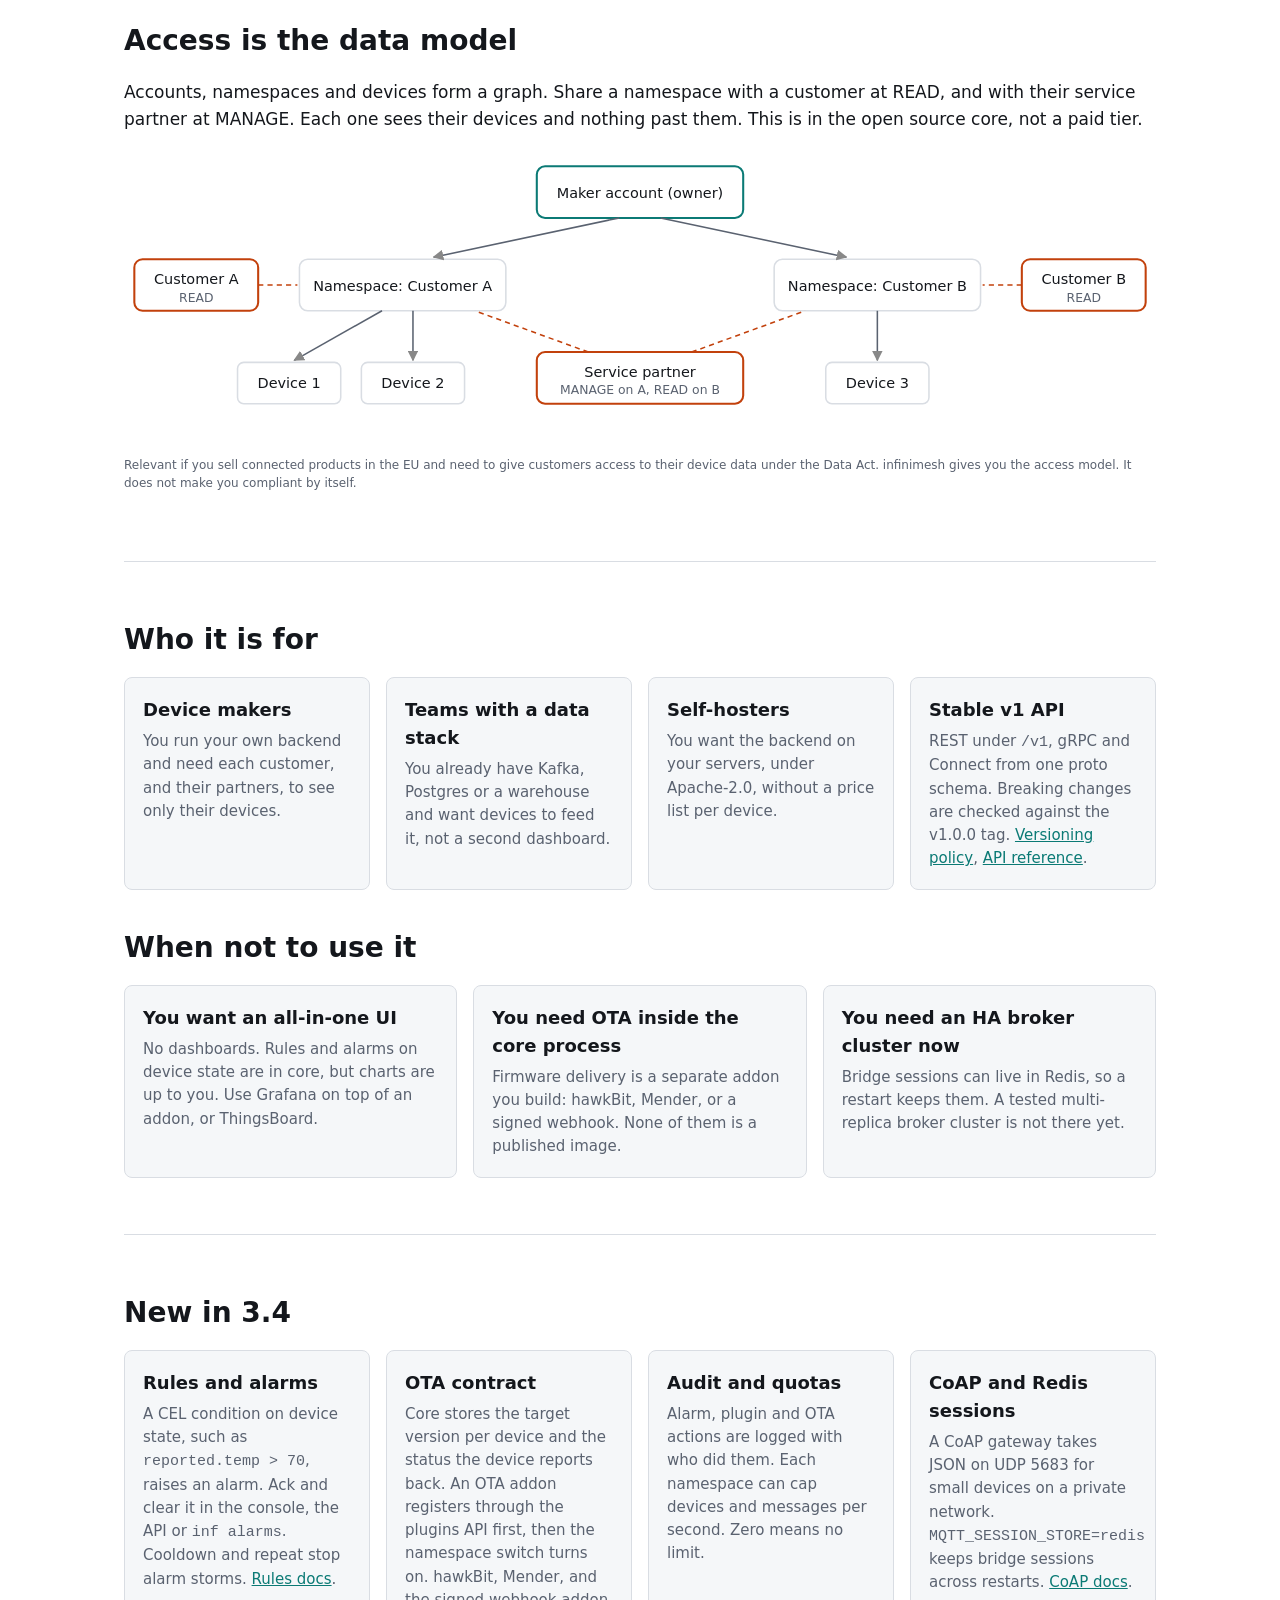
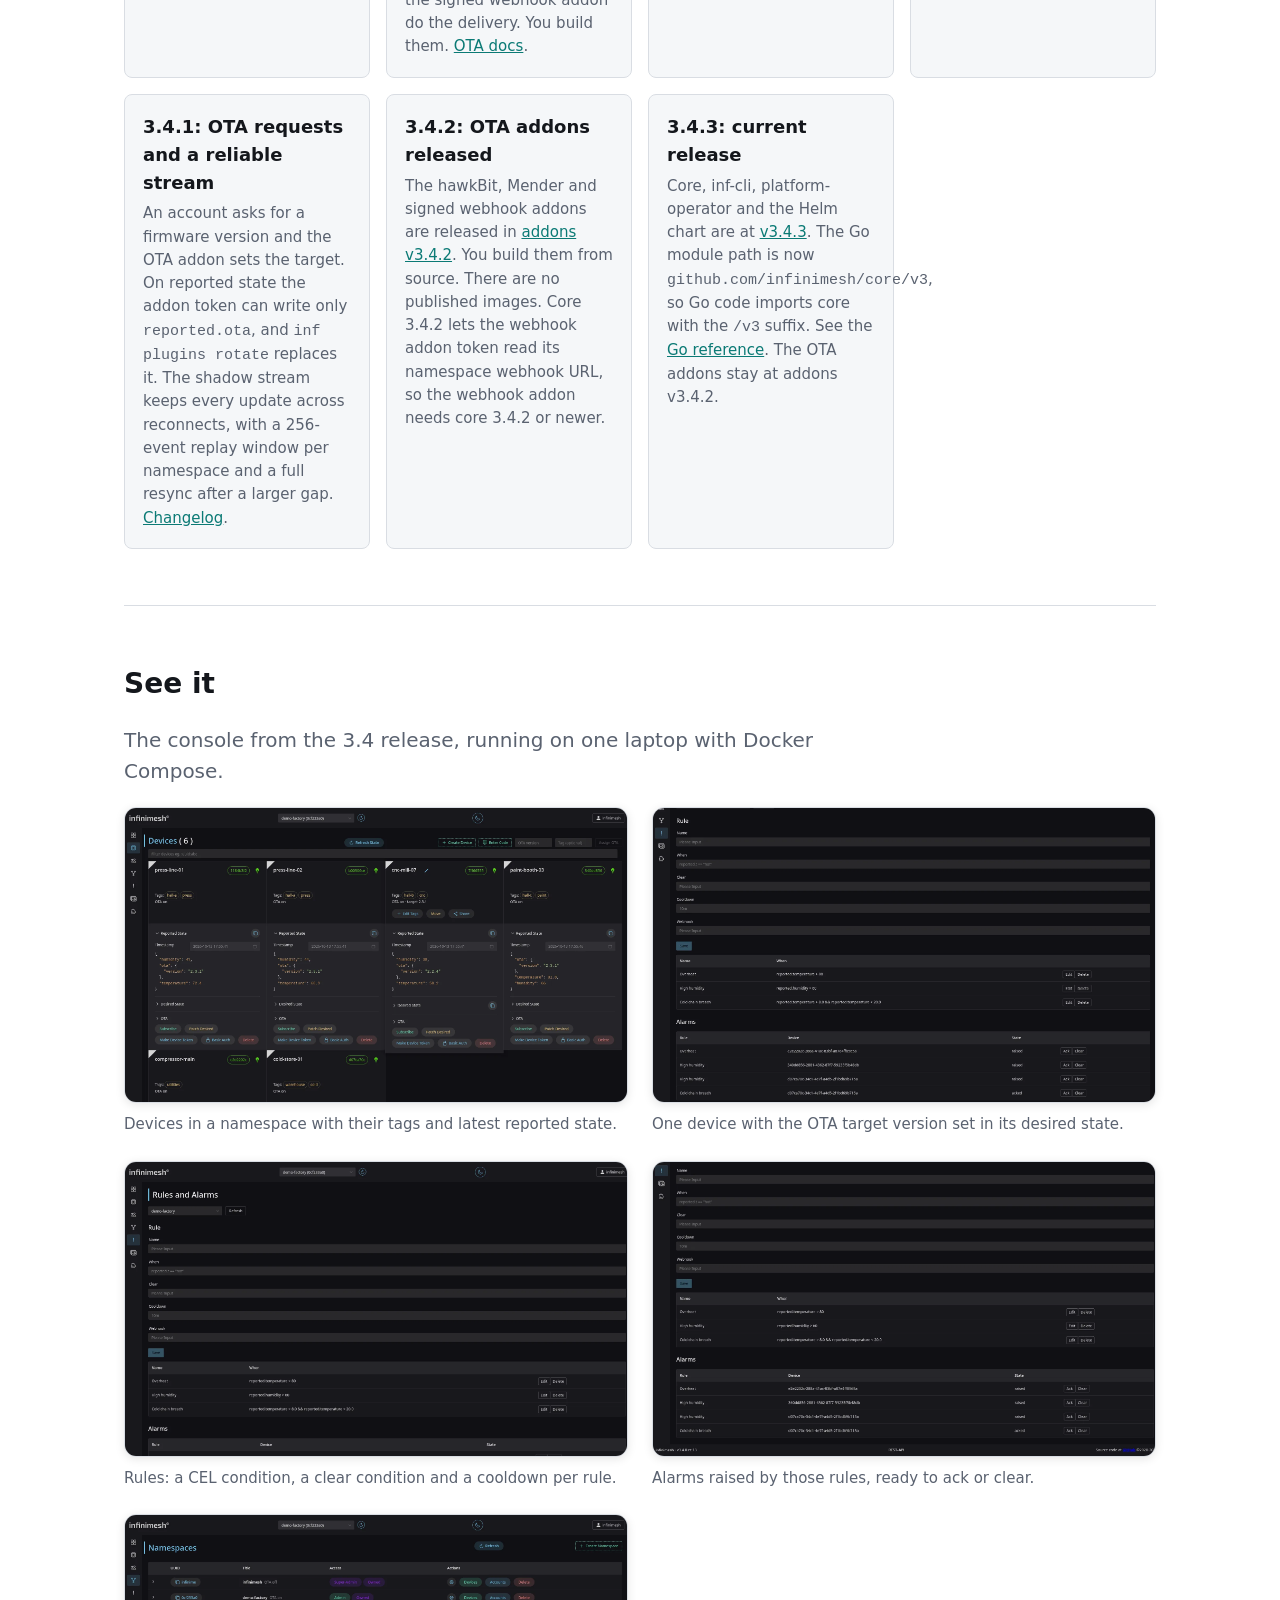
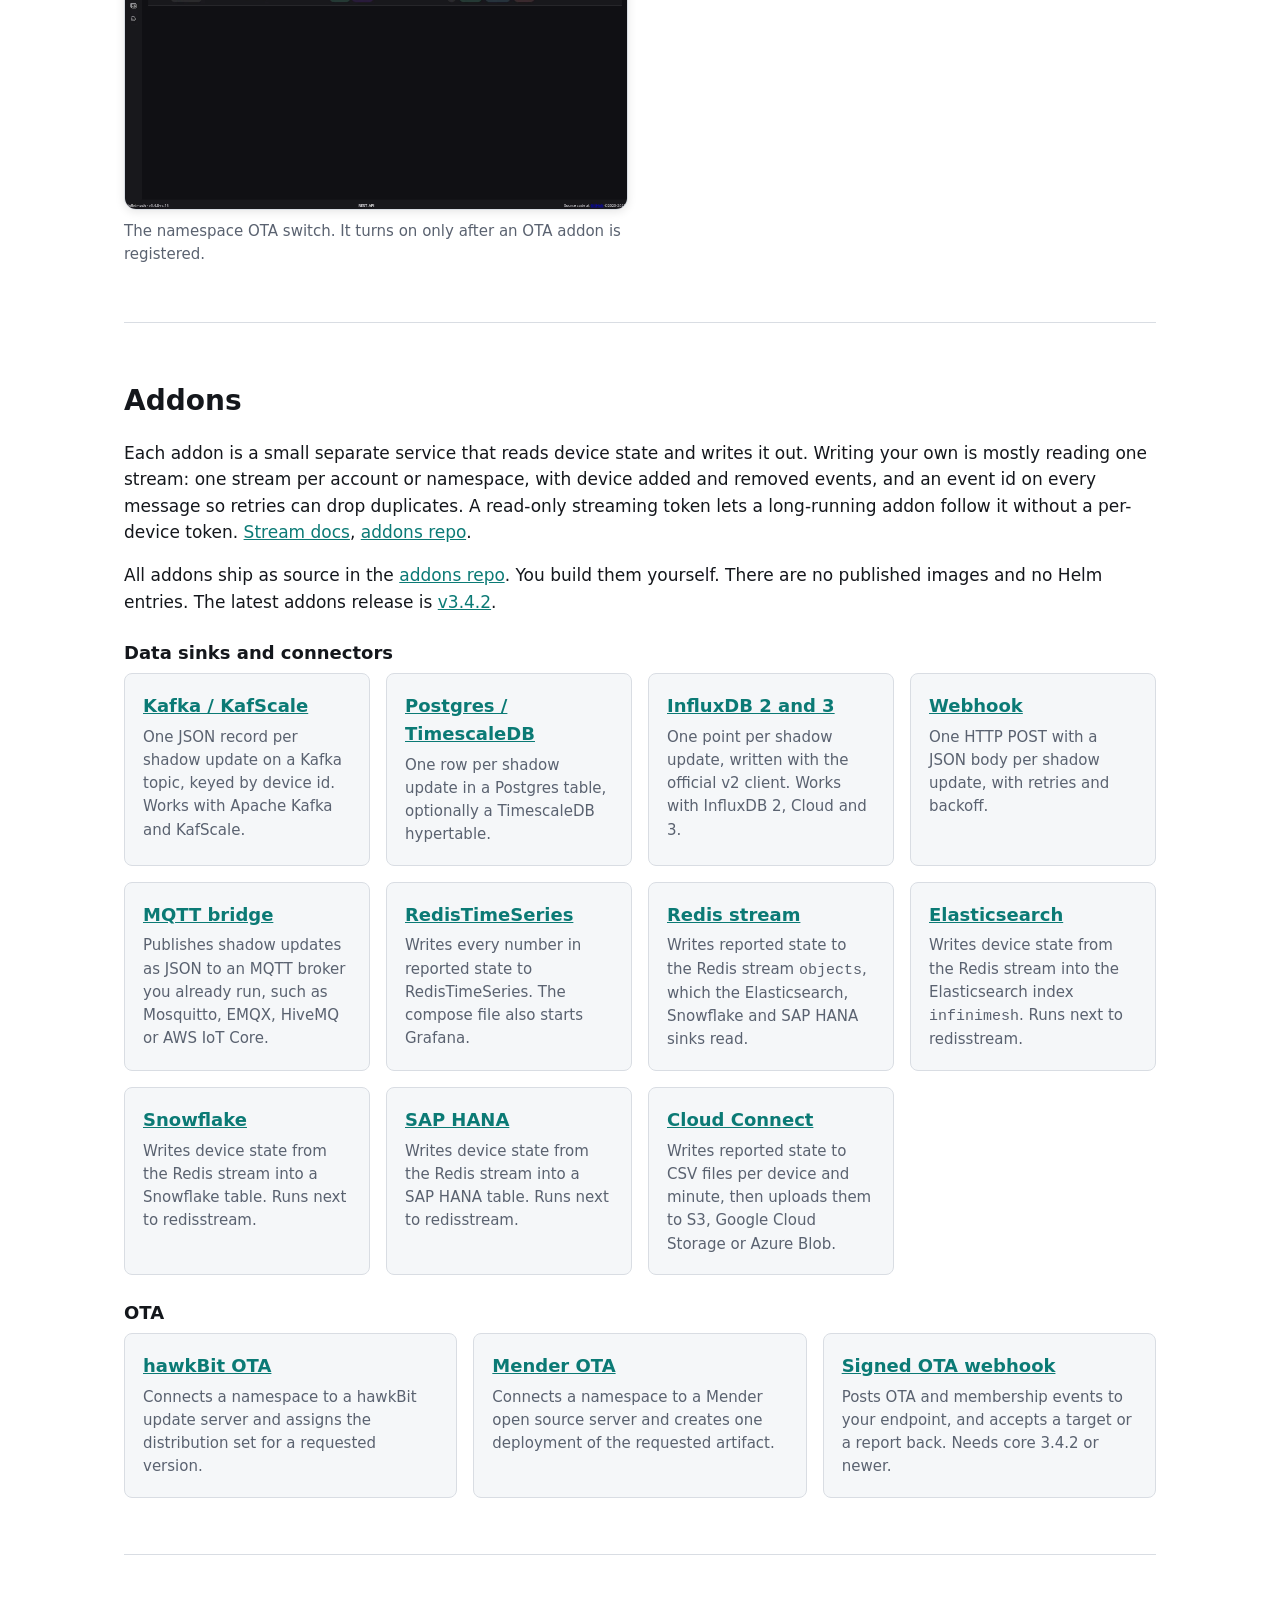
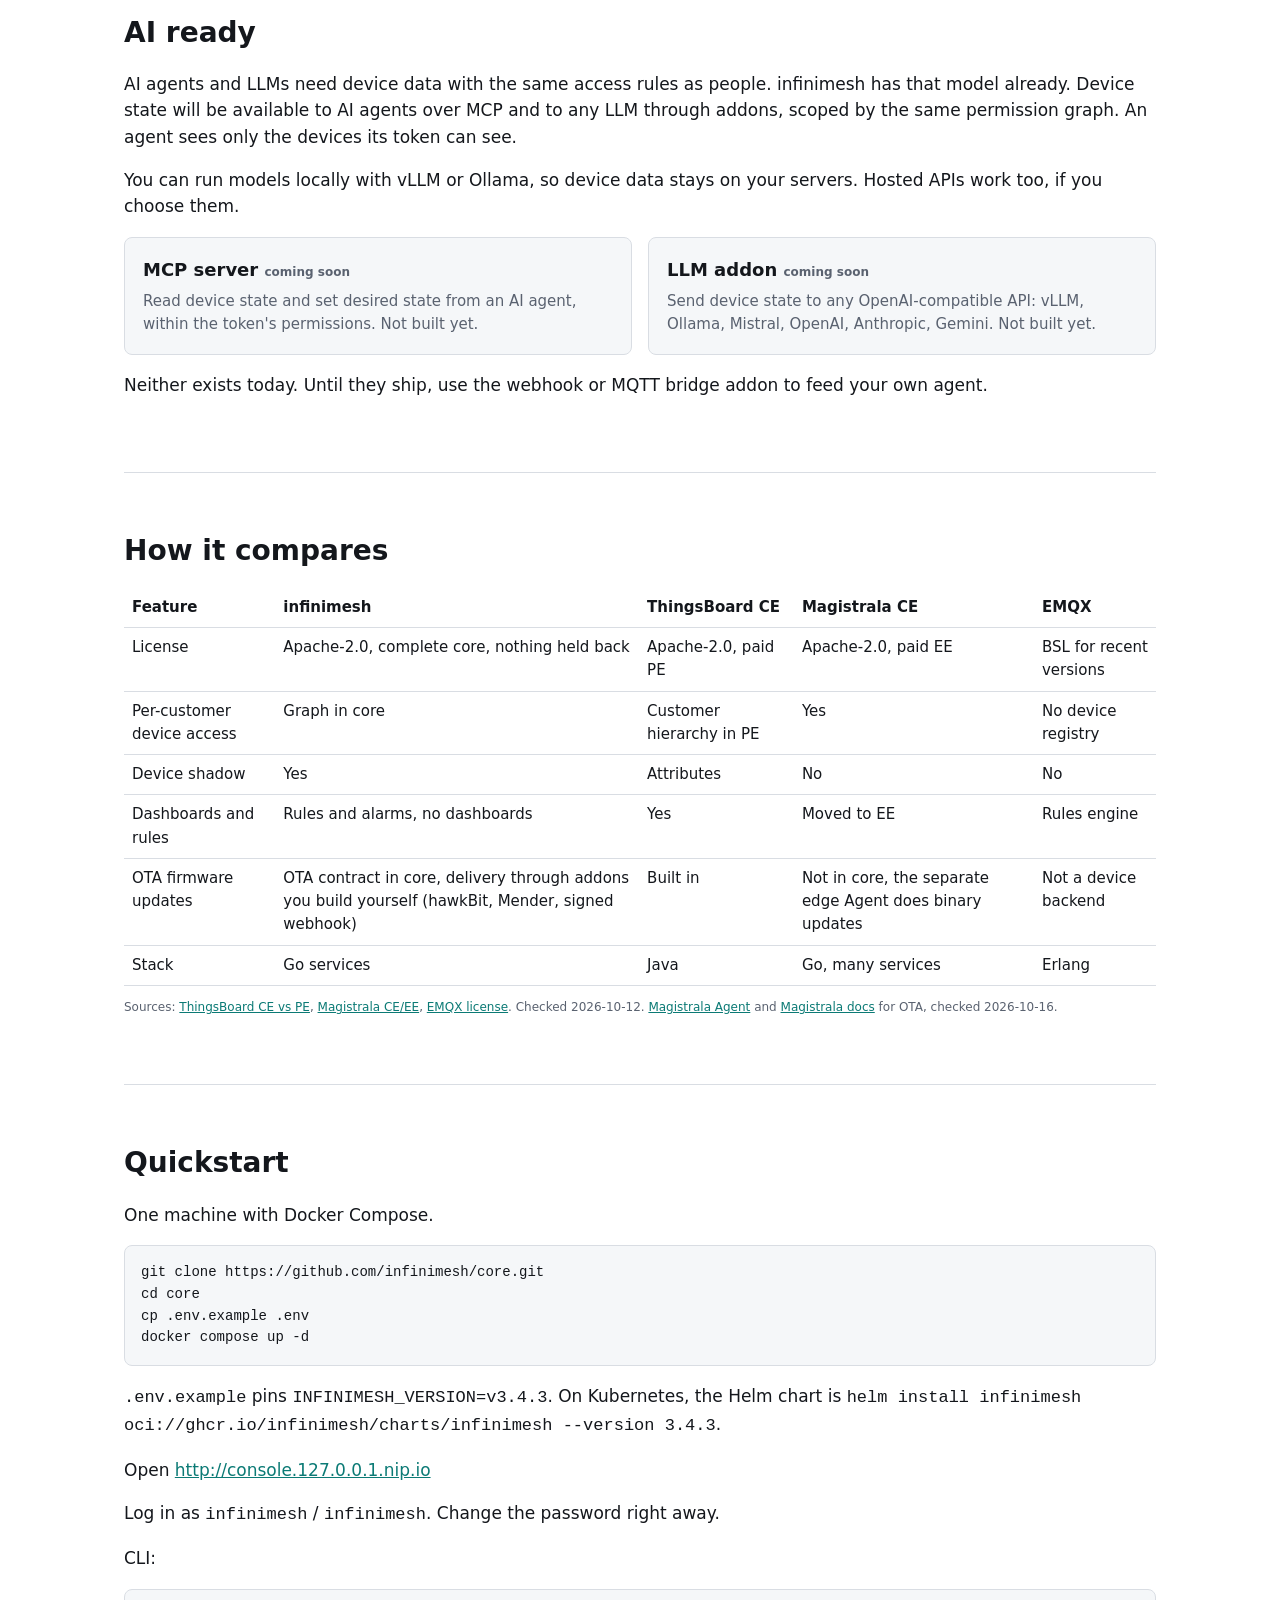
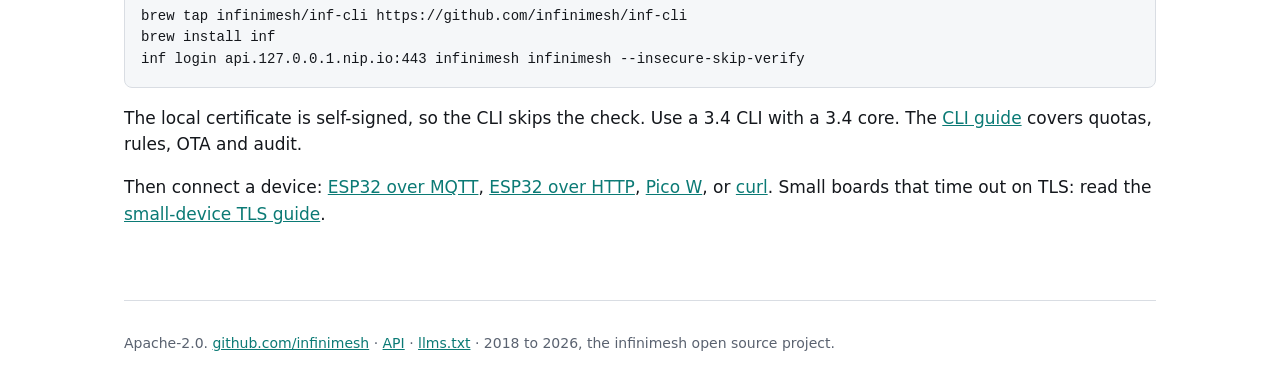
==== commit 792b1d51: "Link every addon from the Addons section Lists all 14 addons in infinimesh/addons main, grouped as d" ====
--- a/index.html
+++ b/index.html
@@ -163,18 +163,26 @@
 <section id="addons">
 <h2>Addons</h2>
 <p>Each addon is a small separate service that reads device state and writes it out. Writing your own is mostly reading one stream: one stream per account or namespace, with device added and removed events, and an event id on every message so retries can drop duplicates. A read-only streaming token lets a long-running addon follow it without a per-device token. <a href="https://github.com/infinimesh/core/blob/main/docs/shadow.md">Stream docs</a>, <a href="https://github.com/infinimesh/addons">addons repo</a>.</p>
-<div class="grid">
-<div class="card"><h3><a href="https://github.com/infinimesh/addons/blob/main/ota-hawkbit/README.md">hawkBit OTA</a></h3><p>Assigns a distribution set for a requested version. Released in addons v3.4.2. You build it. It is not a published image.</p></div>
-<div class="card"><h3><a href="https://github.com/infinimesh/addons/blob/main/ota-mender/README.md">Mender OTA</a></h3><p>Creates one deployment of the requested artifact on the open source Management API. Released in addons v3.4.2.</p></div>
-<div class="card"><h3><a href="https://github.com/infinimesh/addons/blob/main/ota-webhook/README.md">Signed OTA webhook</a></h3><p>Posts OTA and membership events, and accepts a target or a report. Released in addons v3.4.2. Needs core 3.4.2 or newer.</p></div>
-<div class="card"><h3>Kafka / KafScale</h3><p>JSON per update, keyed by device ID.</p></div>
-<div class="card"><h3>Postgres / TimescaleDB</h3><p>Rows per state update.</p></div>
-<div class="card"><h3>InfluxDB 2 and 3</h3><p>Points per reported field.</p></div>
-<div class="card"><h3>Webhook</h3><p>HTTP POST with retries.</p></div>
-<div class="card"><h3>MQTT bridge</h3><p>Forward to a broker you already run.</p></div>
-<div class="card"><h3>RedisTimeSeries</h3><p>Short history next to the shadow.</p></div>
-<div class="card"><h3>Elasticsearch, Snowflake, SAP HANA</h3><p>Search and warehouse sinks.</p></div>
-<div class="card"><h3>S3, GCS, Azure Blob</h3><p>Files per device in object storage.</p></div>
+<p>All addons ship as source in the <a href="https://github.com/infinimesh/addons">addons repo</a>. You build them yourself. There are no published images and no Helm entries. The latest addons release is <a href="https://github.com/infinimesh/addons/releases/tag/v3.4.2">v3.4.2</a>.</p>
+<h3 style="margin-top:24px">Data sinks and connectors</h3>
+<div class="grid">
+<div class="card"><h3><a href="https://github.com/infinimesh/addons/blob/main/kafka/README.md">Kafka / KafScale</a></h3><p>One JSON record per shadow update on a Kafka topic, keyed by device id. Works with Apache Kafka and KafScale.</p></div>
+<div class="card"><h3><a href="https://github.com/infinimesh/addons/blob/main/postgres/README.md">Postgres / TimescaleDB</a></h3><p>One row per shadow update in a Postgres table, optionally a TimescaleDB hypertable.</p></div>
+<div class="card"><h3><a href="https://github.com/infinimesh/addons/blob/main/influxdb/README.md">InfluxDB 2 and 3</a></h3><p>One point per shadow update, written with the official v2 client. Works with InfluxDB 2, Cloud and 3.</p></div>
+<div class="card"><h3><a href="https://github.com/infinimesh/addons/blob/main/webhook/README.md">Webhook</a></h3><p>One HTTP POST with a JSON body per shadow update, with retries and backoff.</p></div>
+<div class="card"><h3><a href="https://github.com/infinimesh/addons/blob/main/mqttbridge/README.md">MQTT bridge</a></h3><p>Publishes shadow updates as JSON to an MQTT broker you already run, such as Mosquitto, EMQX, HiveMQ or AWS IoT Core.</p></div>
+<div class="card"><h3><a href="https://github.com/infinimesh/addons/blob/main/timeseries/README.md">RedisTimeSeries</a></h3><p>Writes every number in reported state to RedisTimeSeries. The compose file also starts Grafana.</p></div>
+<div class="card"><h3><a href="https://github.com/infinimesh/addons/blob/main/redisstream/README.md">Redis stream</a></h3><p>Writes reported state to the Redis stream <code>objects</code>, which the Elasticsearch, Snowflake and SAP HANA sinks read.</p></div>
+<div class="card"><h3><a href="https://github.com/infinimesh/addons/blob/main/elasticsearch/README.md">Elasticsearch</a></h3><p>Writes device state from the Redis stream into the Elasticsearch index <code>infinimesh</code>. Runs next to redisstream.</p></div>
+<div class="card"><h3><a href="https://github.com/infinimesh/addons/blob/main/snowflake/README.md">Snowflake</a></h3><p>Writes device state from the Redis stream into a Snowflake table. Runs next to redisstream.</p></div>
+<div class="card"><h3><a href="https://github.com/infinimesh/addons/blob/main/saphana/README.md">SAP HANA</a></h3><p>Writes device state from the Redis stream into a SAP HANA table. Runs next to redisstream.</p></div>
+<div class="card"><h3><a href="https://github.com/infinimesh/addons/blob/main/cloudconnect/README.md">Cloud Connect</a></h3><p>Writes reported state to CSV files per device and minute, then uploads them to S3, Google Cloud Storage or Azure Blob.</p></div>
+</div>
+<h3 style="margin-top:24px">OTA</h3>
+<div class="grid">
+<div class="card"><h3><a href="https://github.com/infinimesh/addons/blob/main/ota-hawkbit/README.md">hawkBit OTA</a></h3><p>Connects a namespace to a hawkBit update server and assigns the distribution set for a requested version.</p></div>
+<div class="card"><h3><a href="https://github.com/infinimesh/addons/blob/main/ota-mender/README.md">Mender OTA</a></h3><p>Connects a namespace to a Mender open source server and creates one deployment of the requested artifact.</p></div>
+<div class="card"><h3><a href="https://github.com/infinimesh/addons/blob/main/ota-webhook/README.md">Signed OTA webhook</a></h3><p>Posts OTA and membership events to your endpoint, and accepts a target or a report back. Needs core 3.4.2 or newer.</p></div>
 </div>
 </section>
 
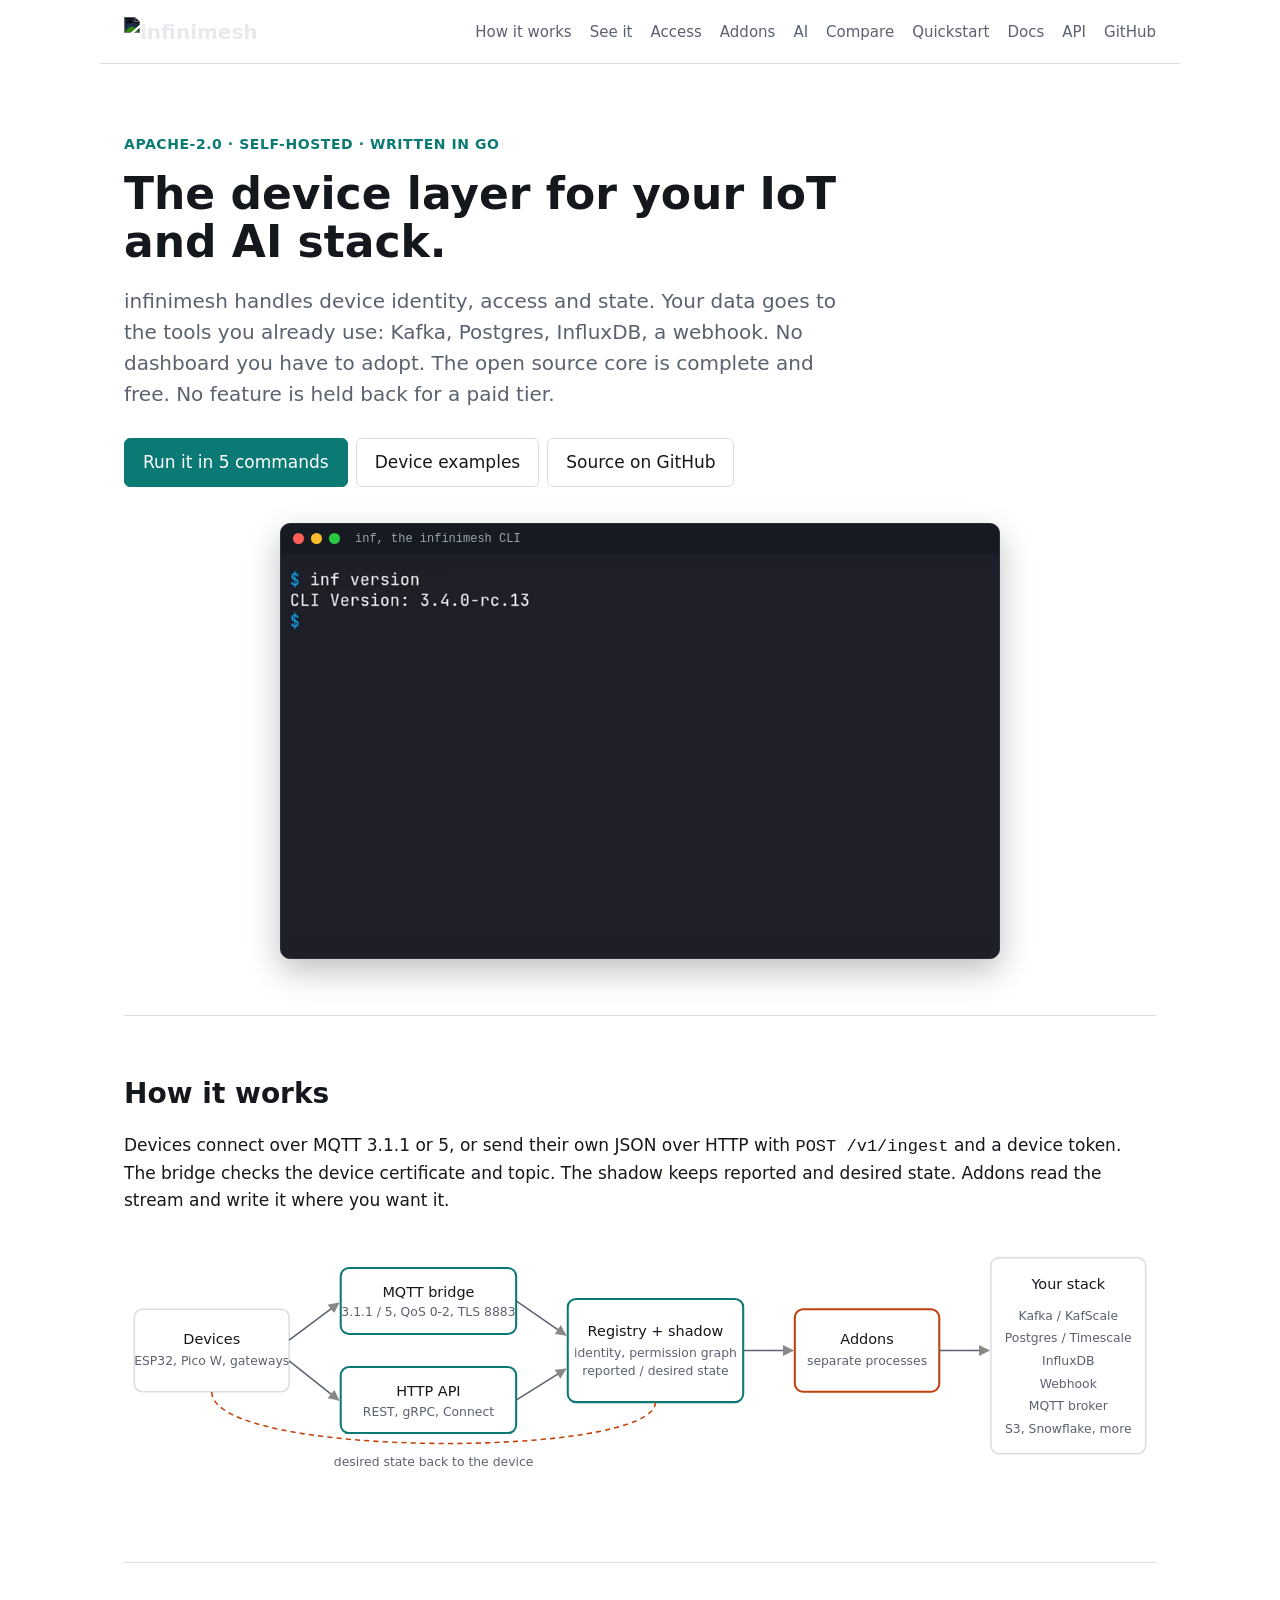
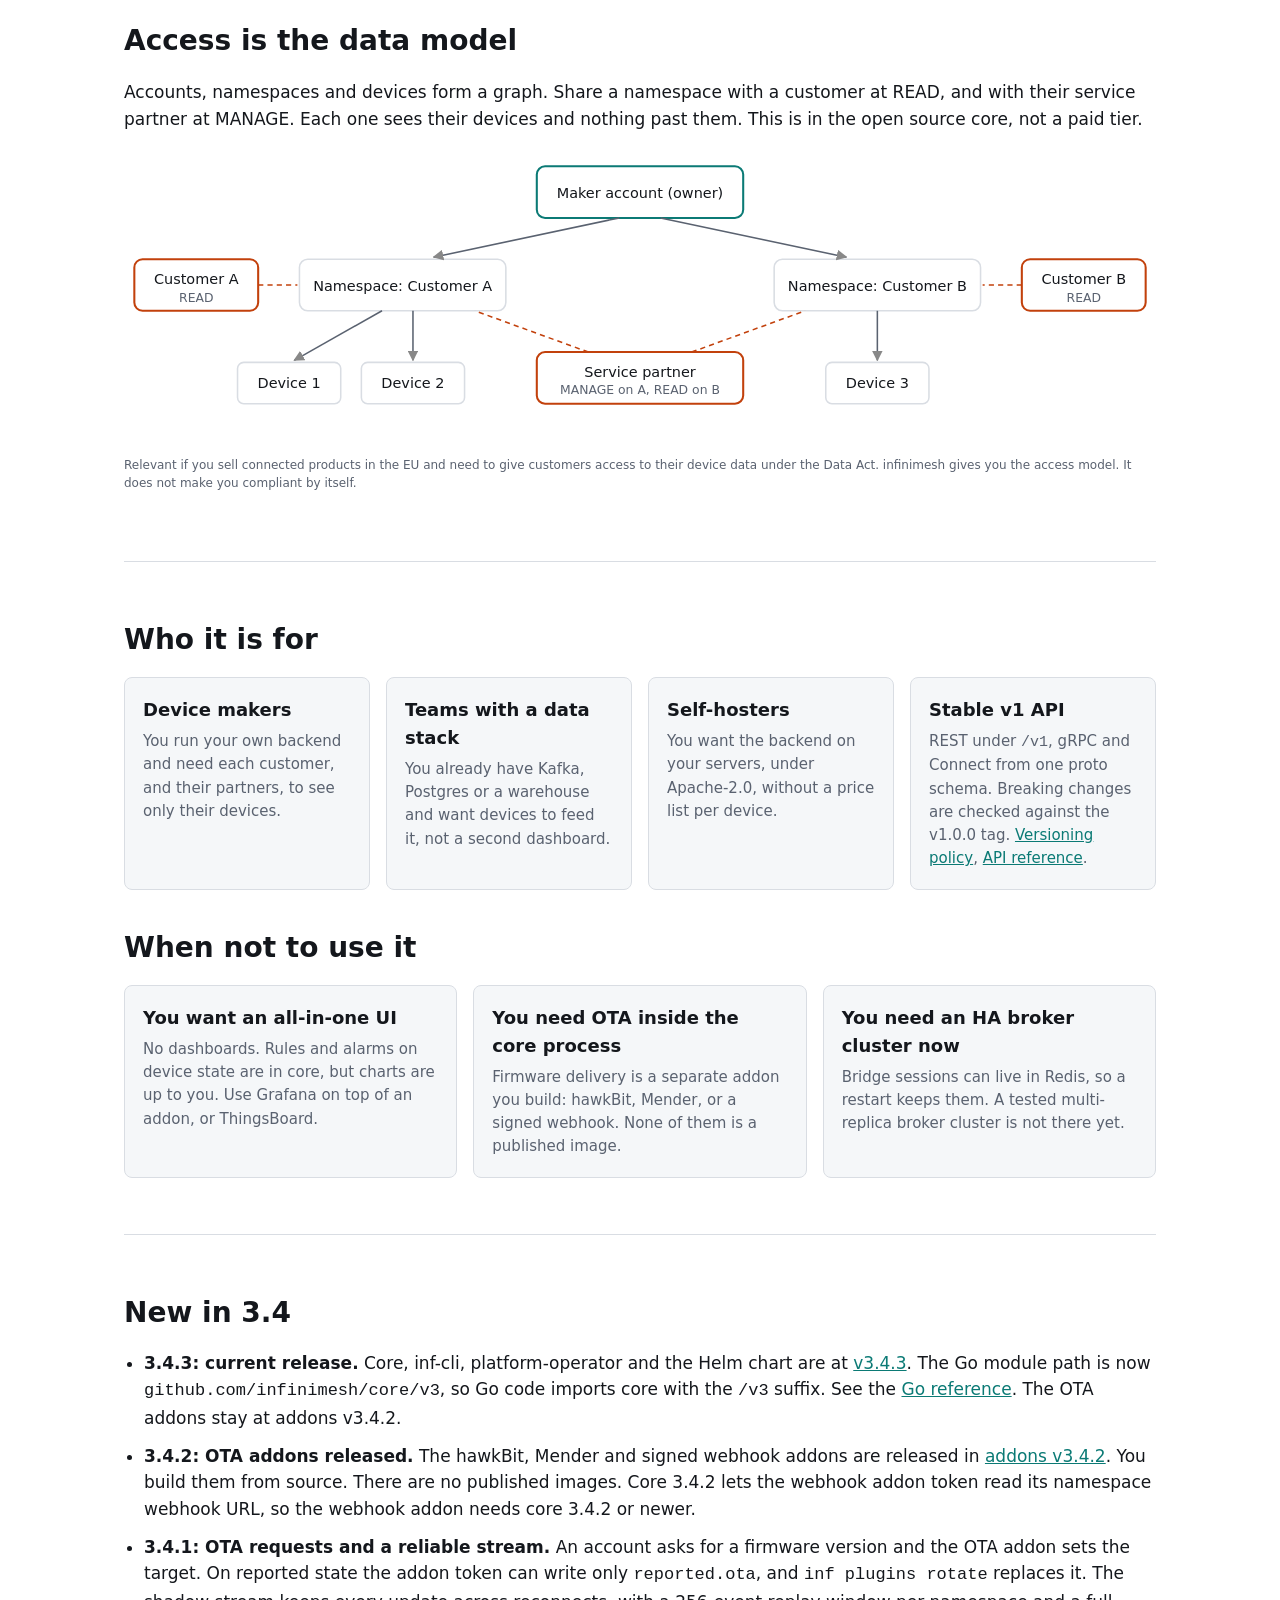
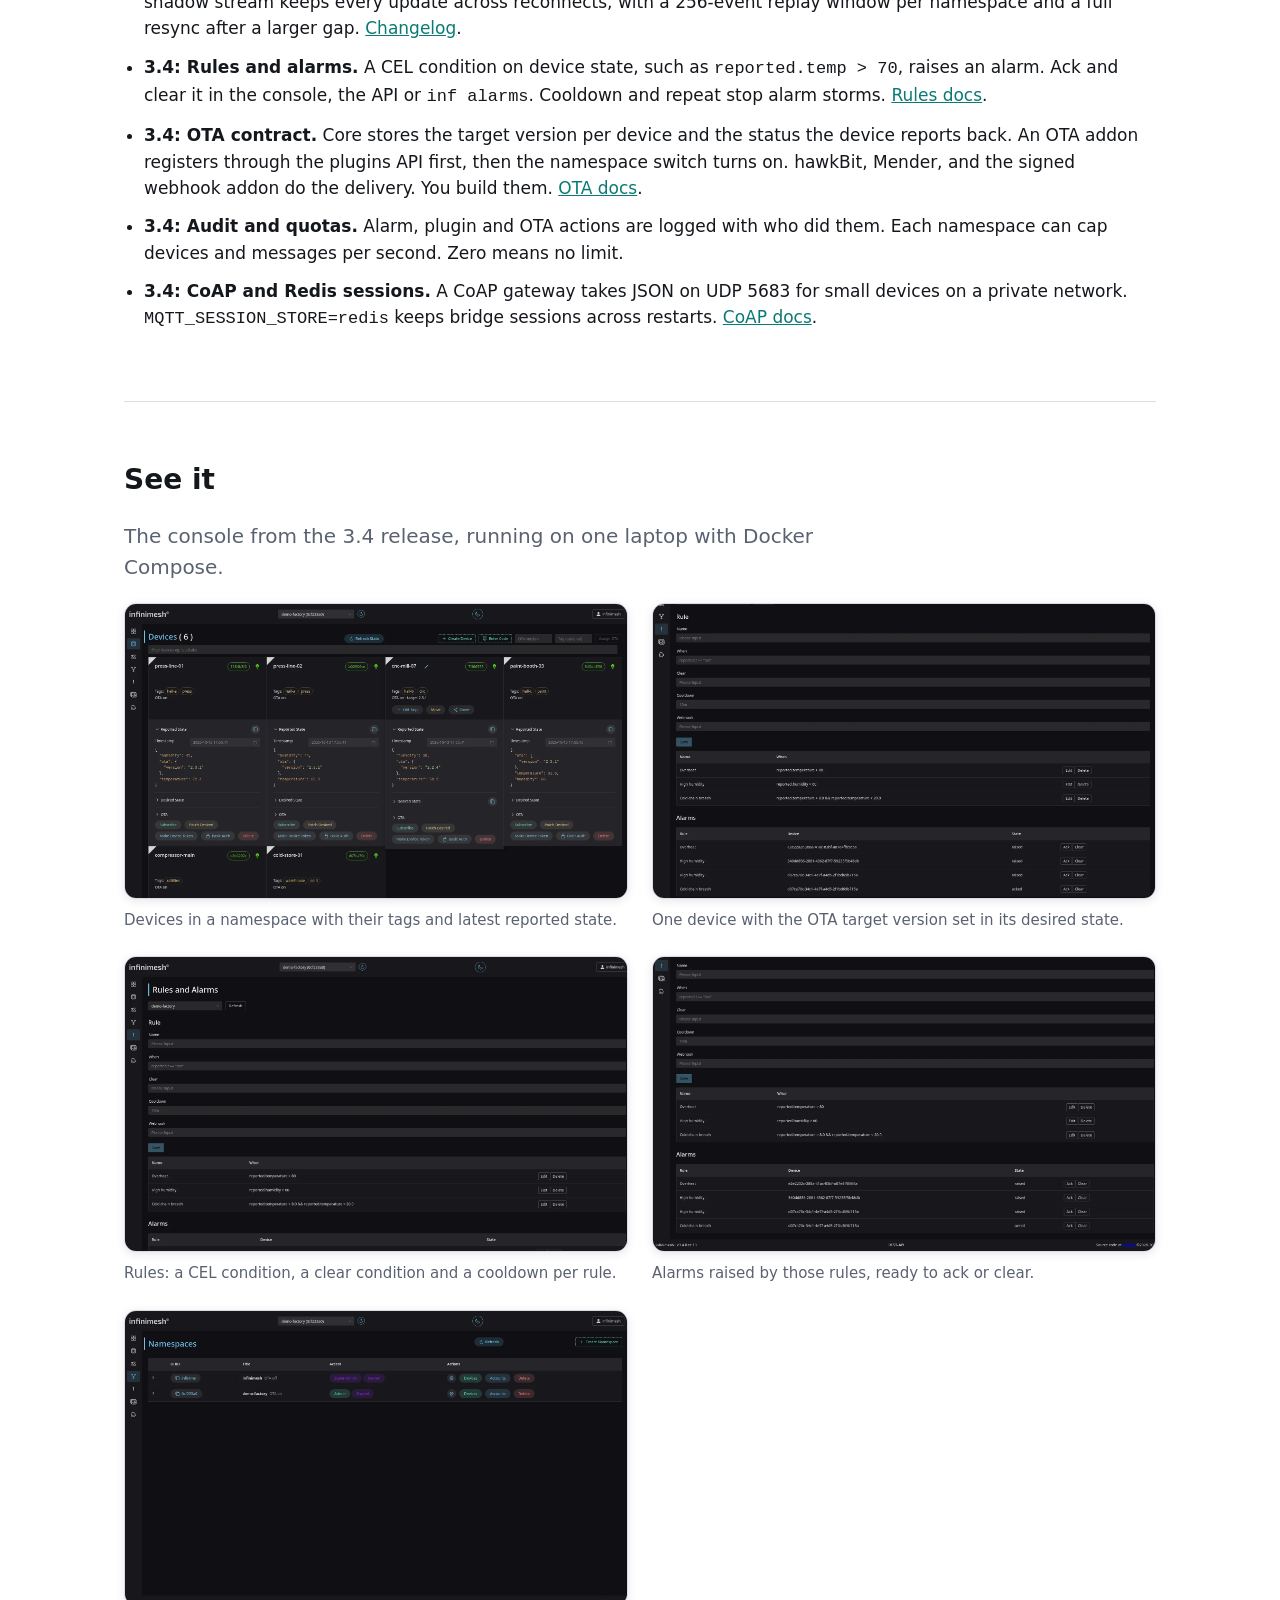
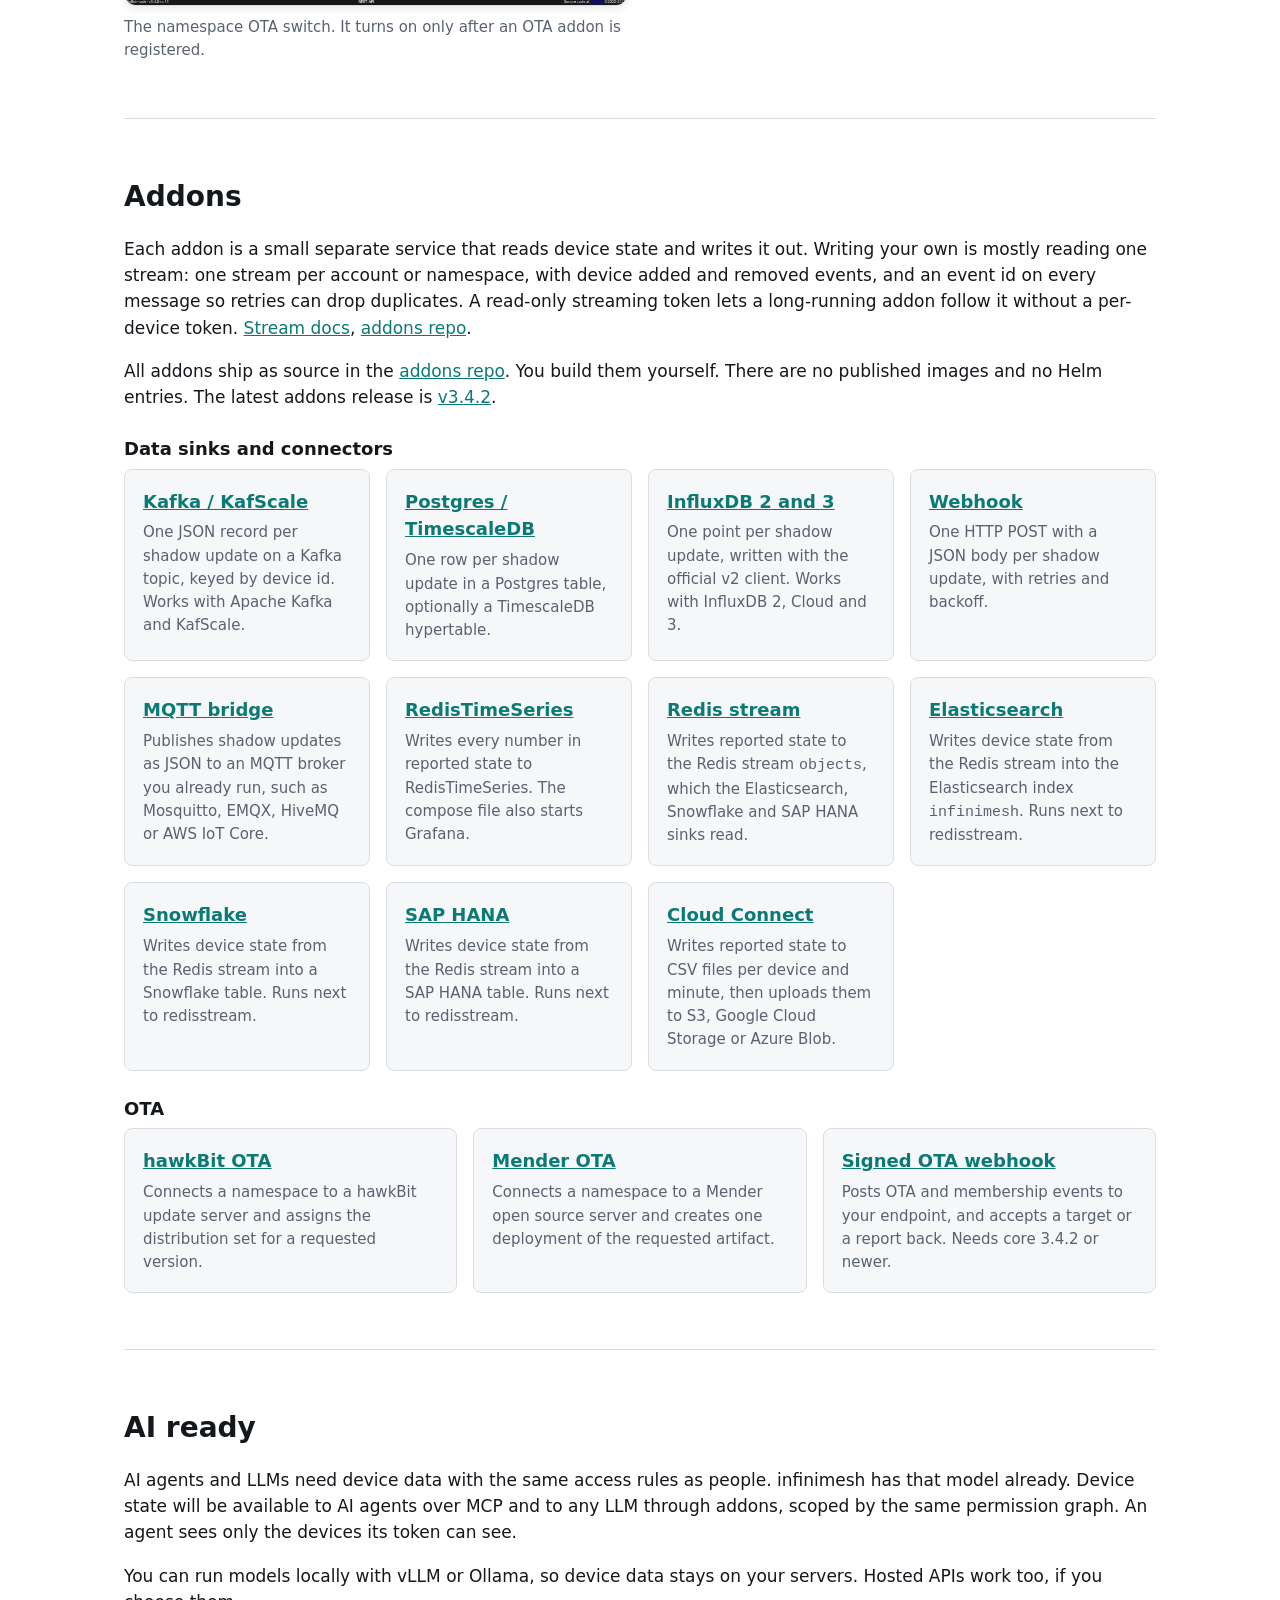
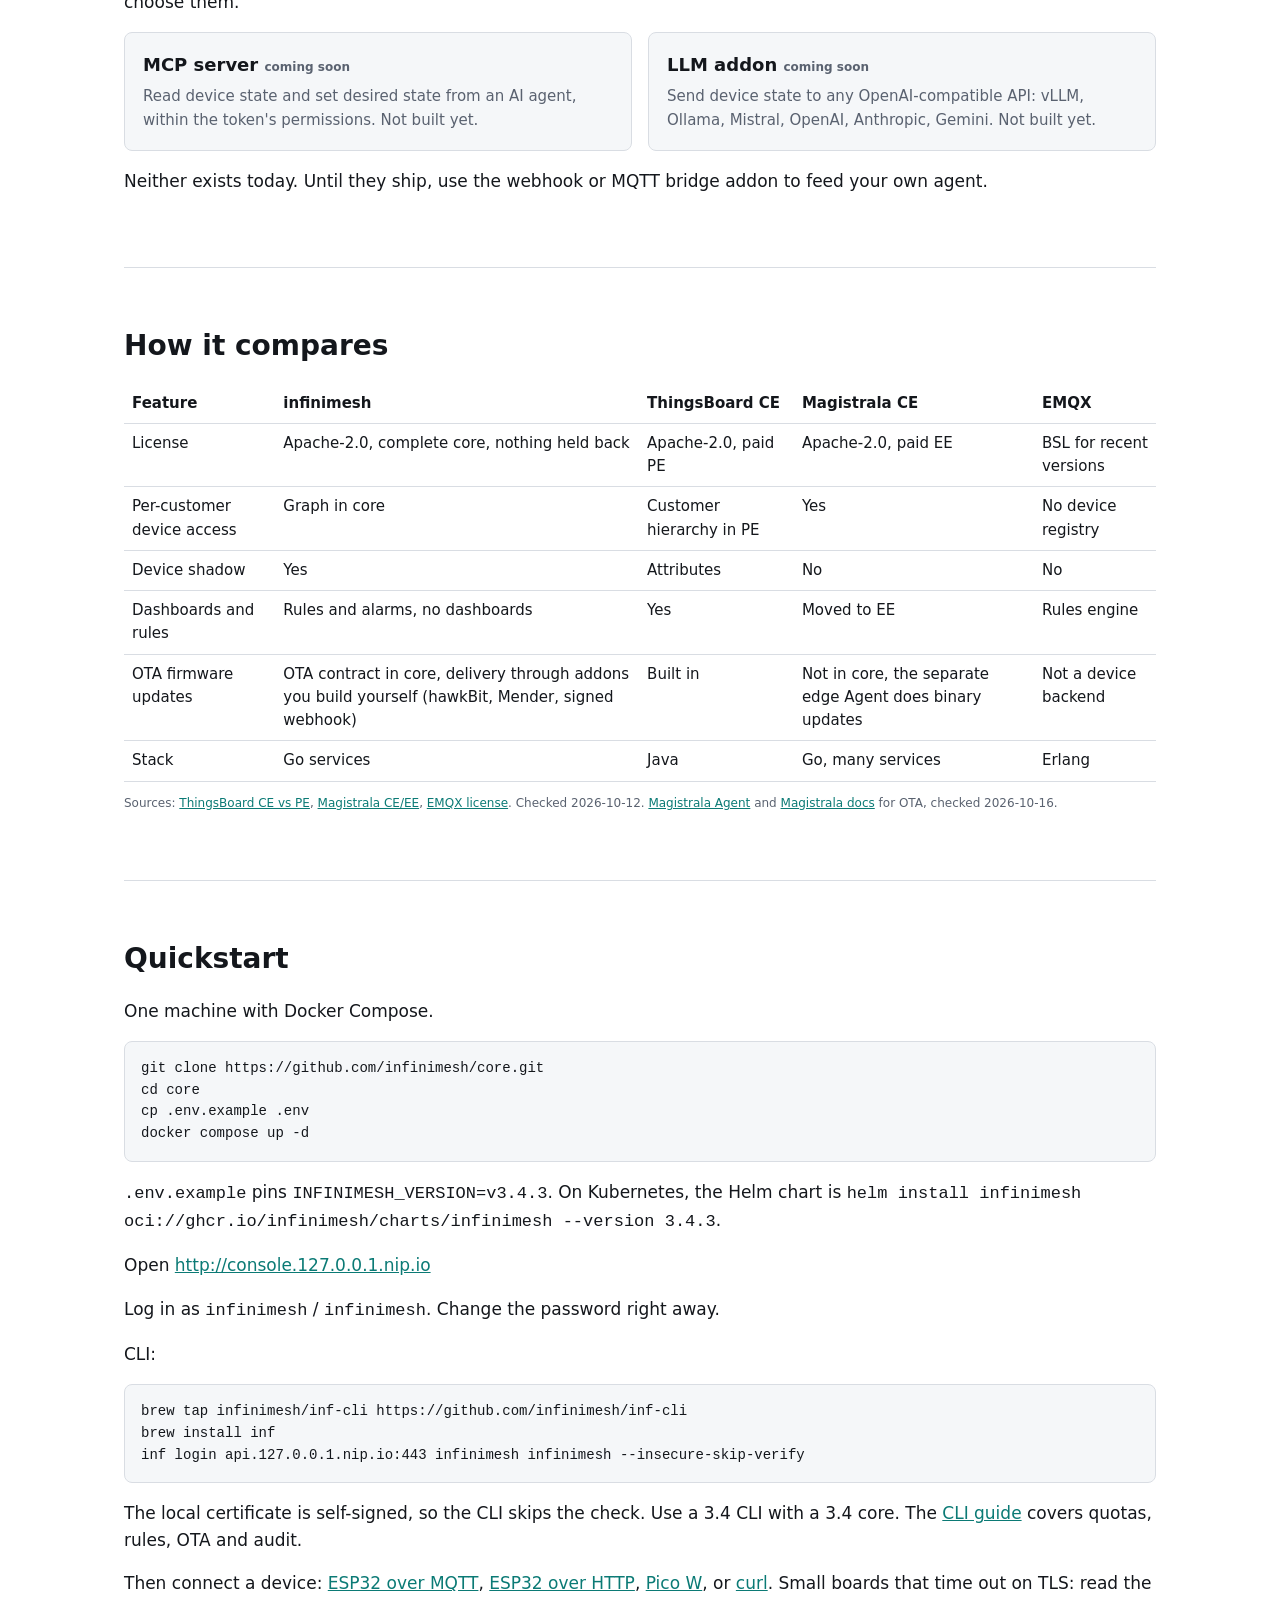
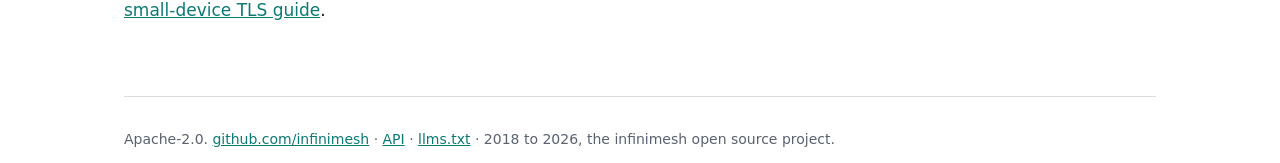
==== commit f52b6b67: "Show New in 3.4 as a list, newest first Turns the New in 3.4 cards into a simple list ordered 3.4.3," ====
--- a/index.html
+++ b/index.html
@@ -47,7 +47,7 @@
 .kicker{color:var(--acc);font-weight:600;font-size:14px;letter-spacing:.04em;text-transform:uppercase}.lede{font-size:20px;color:var(--mute);max-width:720px}
 .btn{display:inline-block;padding:10px 18px;border:1px solid var(--line);border-radius:6px;text-decoration:none;color:var(--fg);margin:8px 8px 0 0}.btn.p{background:var(--acc);color:var(--bg);border-color:var(--acc)}
 .grid{display:grid;grid-template-columns:repeat(auto-fit,minmax(230px,1fr));gap:16px}.card{background:var(--card);border:1px solid var(--line);border-radius:8px;padding:18px}
-.card p{margin:0;color:var(--mute);font-size:15px}figure{margin:24px 0}svg{width:100%;height:auto}
+.card p{margin:0;color:var(--mute);font-size:15px}.rel{margin:0;padding-left:20px}.rel li{margin:0 0 12px}figure{margin:24px 0}svg{width:100%;height:auto}
 svg text{fill:var(--fg);font:14px system-ui,sans-serif}svg .m{fill:var(--mute);font-size:12px}svg .b{fill:var(--node);stroke:var(--line);stroke-width:1.5}svg .a{fill:var(--node);stroke:var(--acc);stroke-width:2}svg .o{fill:var(--node);stroke:var(--acc2);stroke-width:2}svg .l{stroke:var(--mute);stroke-width:1.5;fill:none;marker-end:url(#ar)}svg .s{stroke:var(--acc2);stroke-dasharray:5 4;stroke-width:1.5;fill:none}
 table{border-collapse:collapse;width:100%;font-size:15px}th,td{text-align:left;padding:8px;border-bottom:1px solid var(--line);vertical-align:top}
 pre{background:var(--card);border:1px solid var(--line);border-radius:8px;padding:16px;overflow:auto;font-size:14px}.tag{font-size:12px;color:var(--mute)}
@@ -125,15 +125,15 @@
 
 <section id="v34">
 <h2>New in 3.4</h2>
-<div class="grid">
-<div class="card"><h3>Rules and alarms</h3><p>A CEL condition on device state, such as <code>reported.temp &gt; 70</code>, raises an alarm. Ack and clear it in the console, the API or <code>inf alarms</code>. Cooldown and repeat stop alarm storms. <a href="https://github.com/infinimesh/core/blob/main/docs/rules.md">Rules docs</a>.</p></div>
-<div class="card"><h3>OTA contract</h3><p>Core stores the target version per device and the status the device reports back. An OTA addon registers through the plugins API first, then the namespace switch turns on. hawkBit, Mender, and the signed webhook addon do the delivery. You build them. <a href="https://github.com/infinimesh/core/blob/main/docs/ota.md">OTA docs</a>.</p></div>
-<div class="card"><h3>Audit and quotas</h3><p>Alarm, plugin and OTA actions are logged with who did them. Each namespace can cap devices and messages per second. Zero means no limit.</p></div>
-<div class="card"><h3>CoAP and Redis sessions</h3><p>A CoAP gateway takes JSON on UDP 5683 for small devices on a private network. <code>MQTT_SESSION_STORE=redis</code> keeps bridge sessions across restarts. <a href="https://github.com/infinimesh/core/blob/main/docs/coap.md">CoAP docs</a>.</p></div>
-<div class="card"><h3>3.4.1: OTA requests and a reliable stream</h3><p>An account asks for a firmware version and the OTA addon sets the target. On reported state the addon token can write only <code>reported.ota</code>, and <code>inf plugins rotate</code> replaces it. The shadow stream keeps every update across reconnects, with a 256-event replay window per namespace and a full resync after a larger gap. <a href="https://github.com/infinimesh/core/blob/main/CHANGELOG.md">Changelog</a>.</p></div>
-<div class="card"><h3>3.4.2: OTA addons released</h3><p>The hawkBit, Mender and signed webhook addons are released in <a href="https://github.com/infinimesh/addons/releases/tag/v3.4.2">addons v3.4.2</a>. You build them from source. There are no published images. Core 3.4.2 lets the webhook addon token read its namespace webhook URL, so the webhook addon needs core 3.4.2 or newer.</p></div>
-<div class="card"><h3>3.4.3: current release</h3><p>Core, inf-cli, platform-operator and the Helm chart are at <a href="https://github.com/infinimesh/core/releases/tag/v3.4.3">v3.4.3</a>. The Go module path is now <code>github.com/infinimesh/core/v3</code>, so Go code imports core with the <code>/v3</code> suffix. See the <a href="https://pkg.go.dev/github.com/infinimesh/core/v3">Go reference</a>. The OTA addons stay at addons v3.4.2.</p></div>
-</div>
+<ul class="rel">
+<li><strong>3.4.3: current release.</strong> Core, inf-cli, platform-operator and the Helm chart are at <a href="https://github.com/infinimesh/core/releases/tag/v3.4.3">v3.4.3</a>. The Go module path is now <code>github.com/infinimesh/core/v3</code>, so Go code imports core with the <code>/v3</code> suffix. See the <a href="https://pkg.go.dev/github.com/infinimesh/core/v3">Go reference</a>. The OTA addons stay at addons v3.4.2.</li>
+<li><strong>3.4.2: OTA addons released.</strong> The hawkBit, Mender and signed webhook addons are released in <a href="https://github.com/infinimesh/addons/releases/tag/v3.4.2">addons v3.4.2</a>. You build them from source. There are no published images. Core 3.4.2 lets the webhook addon token read its namespace webhook URL, so the webhook addon needs core 3.4.2 or newer.</li>
+<li><strong>3.4.1: OTA requests and a reliable stream.</strong> An account asks for a firmware version and the OTA addon sets the target. On reported state the addon token can write only <code>reported.ota</code>, and <code>inf plugins rotate</code> replaces it. The shadow stream keeps every update across reconnects, with a 256-event replay window per namespace and a full resync after a larger gap. <a href="https://github.com/infinimesh/core/blob/main/CHANGELOG.md">Changelog</a>.</li>
+<li><strong>3.4: Rules and alarms.</strong> A CEL condition on device state, such as <code>reported.temp &gt; 70</code>, raises an alarm. Ack and clear it in the console, the API or <code>inf alarms</code>. Cooldown and repeat stop alarm storms. <a href="https://github.com/infinimesh/core/blob/main/docs/rules.md">Rules docs</a>.</li>
+<li><strong>3.4: OTA contract.</strong> Core stores the target version per device and the status the device reports back. An OTA addon registers through the plugins API first, then the namespace switch turns on. hawkBit, Mender, and the signed webhook addon do the delivery. You build them. <a href="https://github.com/infinimesh/core/blob/main/docs/ota.md">OTA docs</a>.</li>
+<li><strong>3.4: Audit and quotas.</strong> Alarm, plugin and OTA actions are logged with who did them. Each namespace can cap devices and messages per second. Zero means no limit.</li>
+<li><strong>3.4: CoAP and Redis sessions.</strong> A CoAP gateway takes JSON on UDP 5683 for small devices on a private network. <code>MQTT_SESSION_STORE=redis</code> keeps bridge sessions across restarts. <a href="https://github.com/infinimesh/core/blob/main/docs/coap.md">CoAP docs</a>.</li>
+</ul>
 </section>
 
 <section id="see">
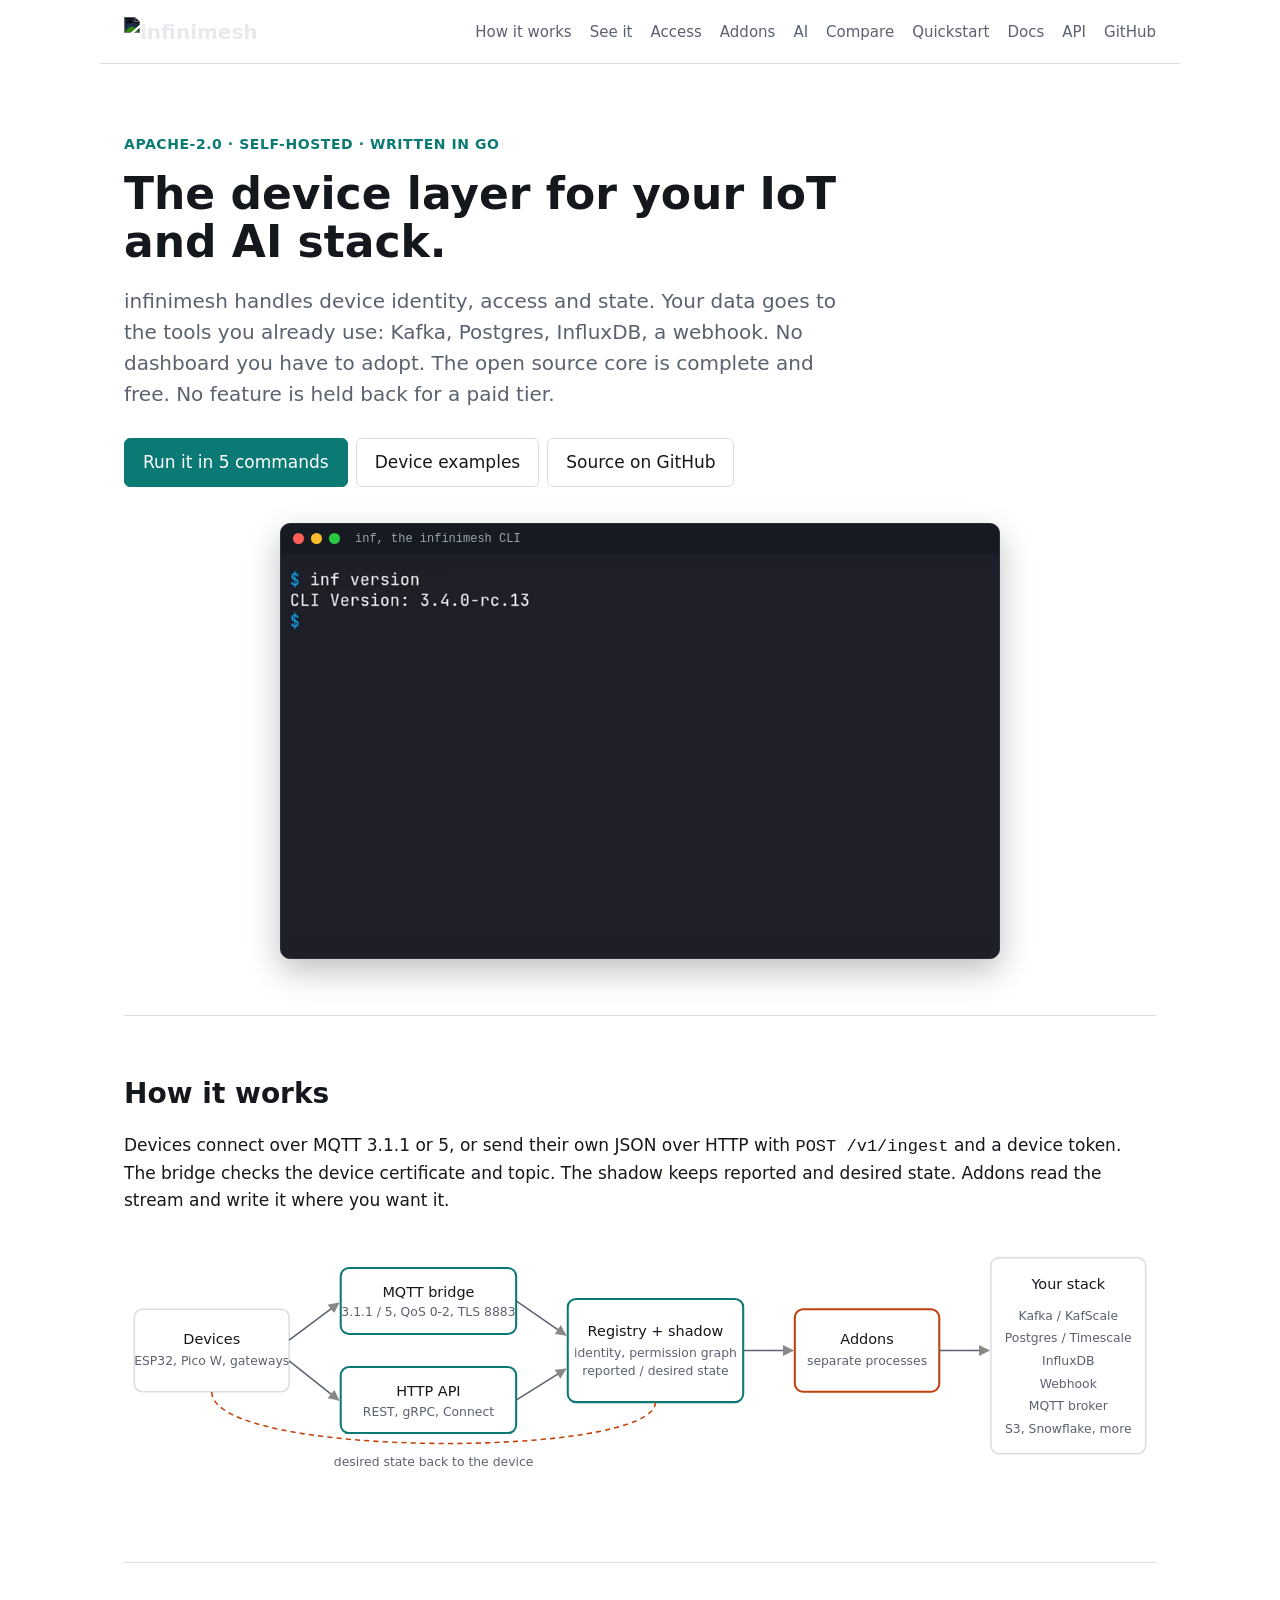
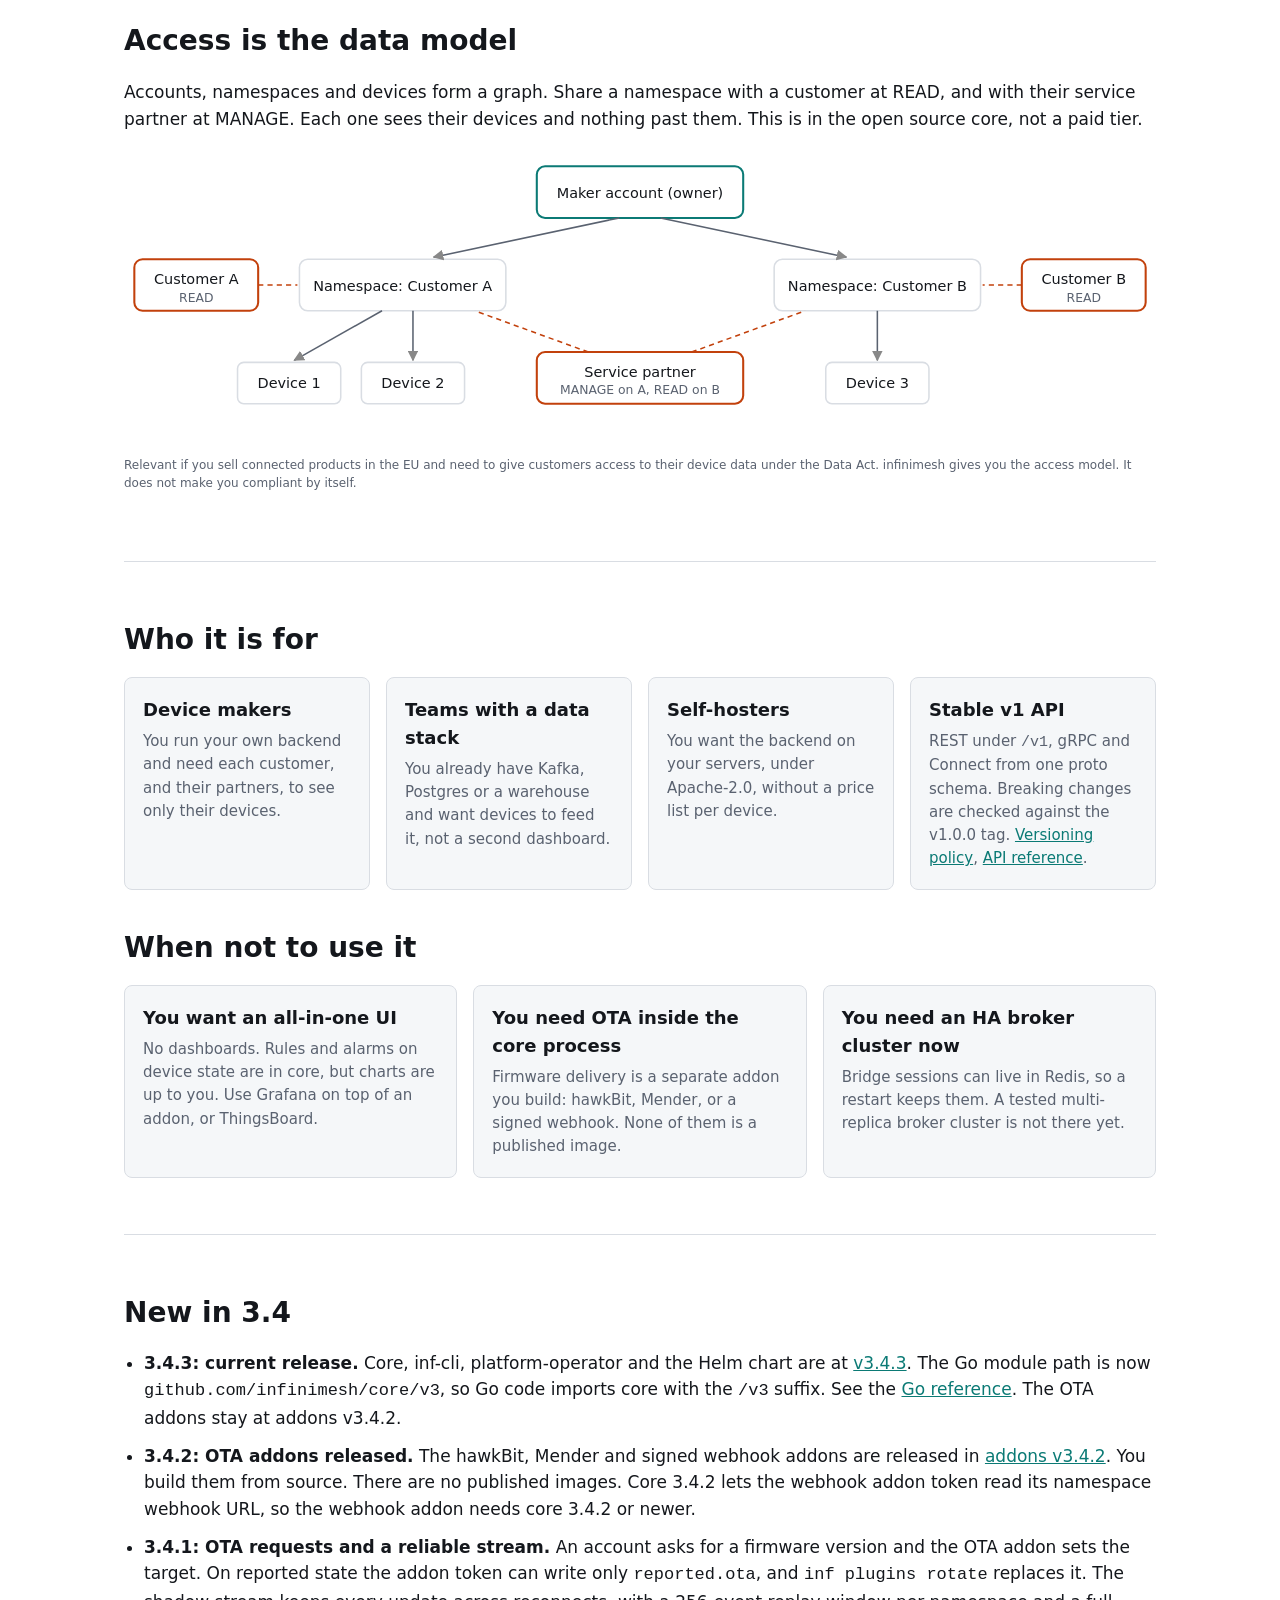
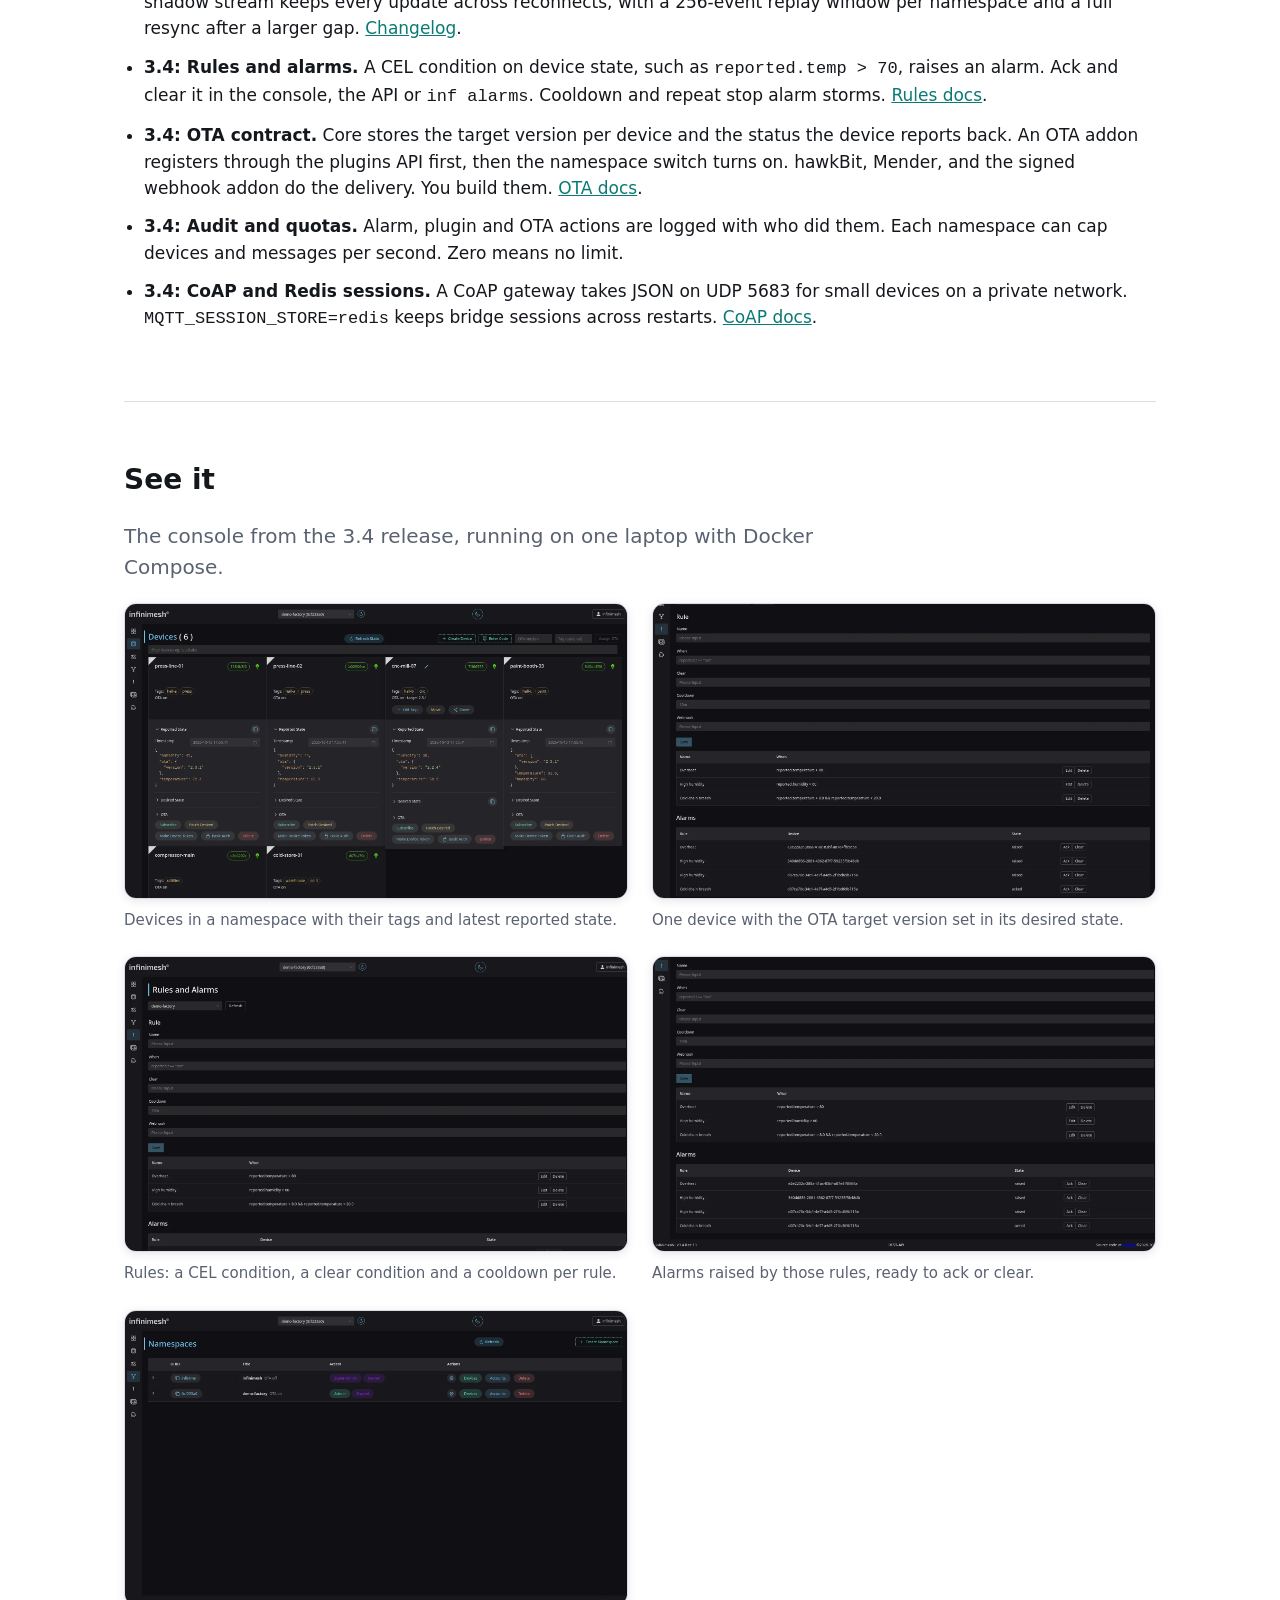
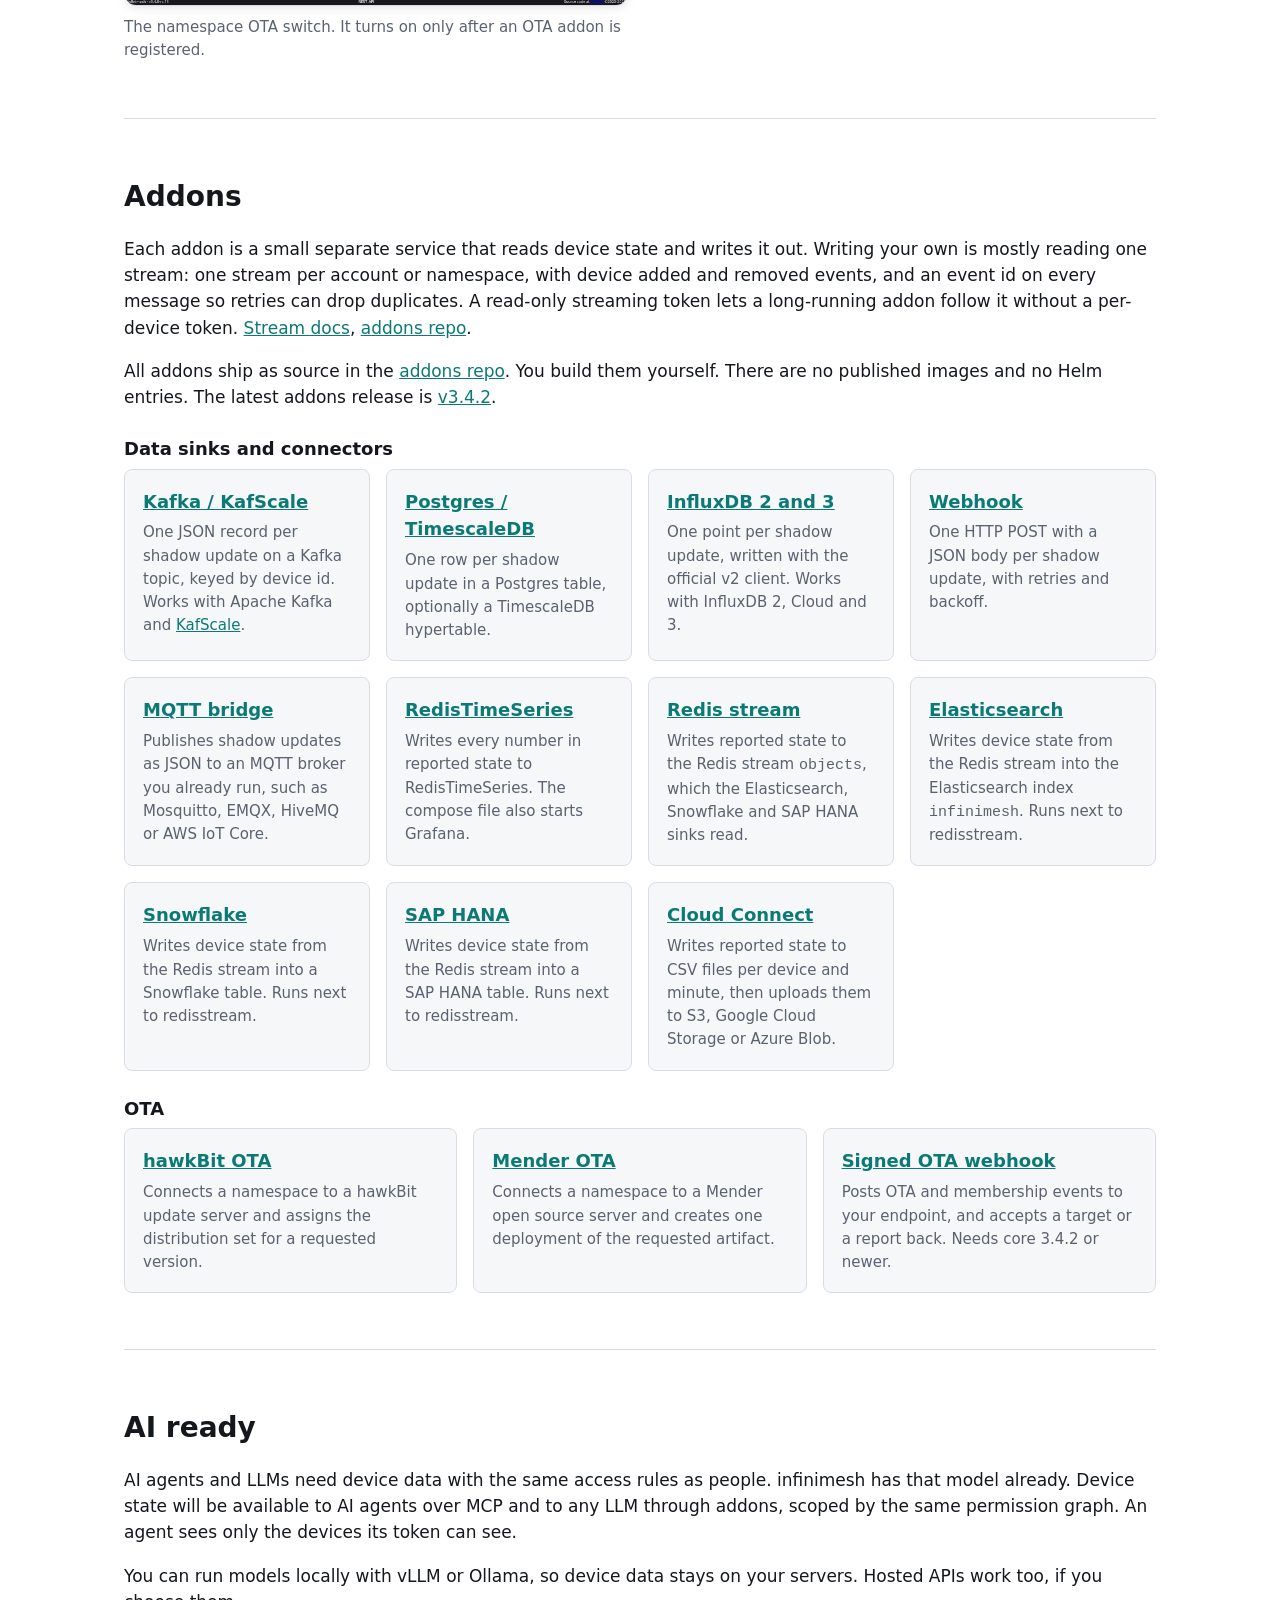
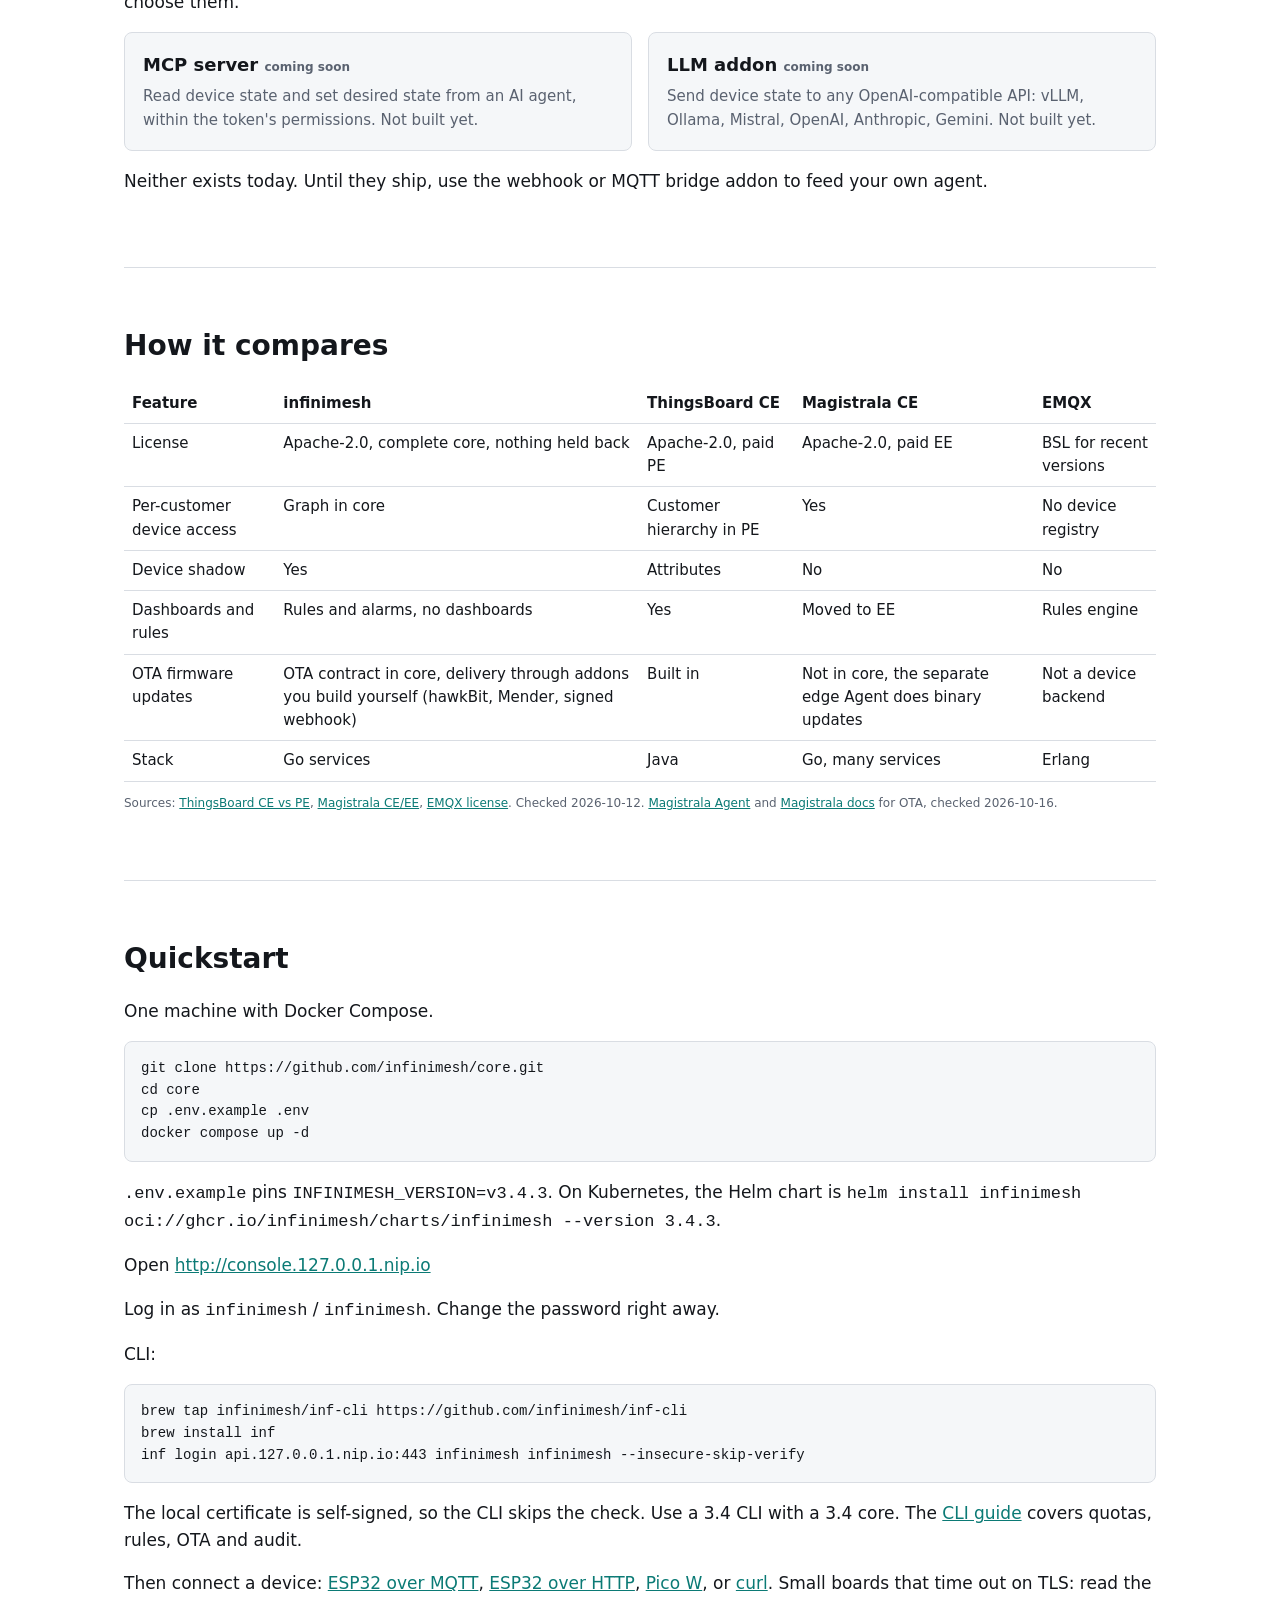
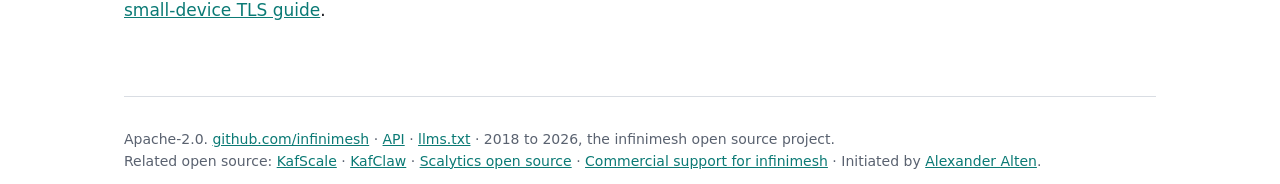
==== commit 67f49b15: "Link related projects, commercial support and author" ====
--- a/index.html
+++ b/index.html
@@ -26,7 +26,8 @@
 <script type="application/ld+json">
 [
 {"@context":"https://schema.org","@type":"Organization","@id":"https://infinimesh.org/#org","name":"infinimesh","url":"https://infinimesh.org/","logo":"https://infinimesh.org/images/logo_03.png","sameAs":["https://github.com/infinimesh"]},
-{"@context":"https://schema.org","@type":"SoftwareSourceCode","name":"infinimesh core","codeRepository":"https://github.com/infinimesh/core","programmingLanguage":"Go","softwareVersion":"3.4.3","license":"https://www.apache.org/licenses/LICENSE-2.0","author":{"@id":"https://infinimesh.org/#org"},"description":"The device layer for your IoT and AI stack. Self-hosted IoT backend: device identity, permission graph, shadow state, MQTT 3.1.1/5 and HTTP."},
+{"@context":"https://schema.org","@type":"Person","@id":"https://www.novatechflow.com/#person","name":"Alexander Alten","url":"https://www.novatechflow.com/p/about-us.html","jobTitle":"CTO","worksFor":{"@type":"Organization","name":"Scalytics","url":"https://www.scalytics.io"},"sameAs":["https://www.novatechflow.com/","https://github.com/novatechflow","https://www.linkedin.com/in/alexanderalten/","https://x.com/mapredit"]},
+{"@context":"https://schema.org","@type":"SoftwareSourceCode","creator":{"@id":"https://www.novatechflow.com/#person"},"name":"infinimesh core","codeRepository":"https://github.com/infinimesh/core","programmingLanguage":"Go","softwareVersion":"3.4.3","license":"https://www.apache.org/licenses/LICENSE-2.0","author":{"@id":"https://infinimesh.org/#org"},"description":"The device layer for your IoT and AI stack. Self-hosted IoT backend: device identity, permission graph, shadow state, MQTT 3.1.1/5 and HTTP."},
 {"@context":"https://schema.org","@type":"SoftwareApplication","name":"infinimesh","description":"The device layer for your IoT and AI stack.","applicationCategory":"DeveloperApplication","operatingSystem":"Linux, Docker, Kubernetes","offers":{"@type":"Offer","price":"0","priceCurrency":"EUR"},"license":"https://www.apache.org/licenses/LICENSE-2.0","url":"https://infinimesh.org/"},
 {"@context":"https://schema.org","@type":"FAQPage","mainEntity":[
 {"@type":"Question","name":"Is any feature held back for a paid edition of infinimesh?","acceptedAnswer":{"@type":"Answer","text":"No. The open source core is complete and free. infinimesh is Apache-2.0 and the whole platform, including per-customer and per-partner access, is in the open source repos."}},
@@ -166,7 +167,7 @@
 <p>All addons ship as source in the <a href="https://github.com/infinimesh/addons">addons repo</a>. You build them yourself. There are no published images and no Helm entries. The latest addons release is <a href="https://github.com/infinimesh/addons/releases/tag/v3.4.2">v3.4.2</a>.</p>
 <h3 style="margin-top:24px">Data sinks and connectors</h3>
 <div class="grid">
-<div class="card"><h3><a href="https://github.com/infinimesh/addons/blob/main/kafka/README.md">Kafka / KafScale</a></h3><p>One JSON record per shadow update on a Kafka topic, keyed by device id. Works with Apache Kafka and KafScale.</p></div>
+<div class="card"><h3><a href="https://github.com/infinimesh/addons/blob/main/kafka/README.md">Kafka / KafScale</a></h3><p>One JSON record per shadow update on a Kafka topic, keyed by device id. Works with Apache Kafka and <a href="https://kafscale.io/">KafScale</a>.</p></div>
 <div class="card"><h3><a href="https://github.com/infinimesh/addons/blob/main/postgres/README.md">Postgres / TimescaleDB</a></h3><p>One row per shadow update in a Postgres table, optionally a TimescaleDB hypertable.</p></div>
 <div class="card"><h3><a href="https://github.com/infinimesh/addons/blob/main/influxdb/README.md">InfluxDB 2 and 3</a></h3><p>One point per shadow update, written with the official v2 client. Works with InfluxDB 2, Cloud and 3.</p></div>
 <div class="card"><h3><a href="https://github.com/infinimesh/addons/blob/main/webhook/README.md">Webhook</a></h3><p>One HTTP POST with a JSON body per shadow update, with retries and backoff.</p></div>
@@ -227,5 +228,5 @@
 <p>Then connect a device: <a href="https://github.com/infinimesh/docs/tree/main/examples/esp32-mqtt">ESP32 over MQTT</a>, <a href="https://github.com/infinimesh/docs/tree/main/examples/esp32-http">ESP32 over HTTP</a>, <a href="https://github.com/infinimesh/docs/tree/main/examples/picow-mqtt">Pico W</a>, or <a href="https://github.com/infinimesh/docs/tree/main/examples/curl">curl</a>. Small boards that time out on TLS: read the <a href="https://github.com/infinimesh/docs/blob/main/guides/small-devices-tls.md">small-device TLS guide</a>.</p>
 </section>
 </main>
-<footer>Apache-2.0. <a href="https://github.com/infinimesh">github.com/infinimesh</a> · <a href="/api/">API</a> · <a href="/llms.txt">llms.txt</a> · 2018 to 2026, the infinimesh open source project.</footer>
+<footer>Apache-2.0. <a href="https://github.com/infinimesh">github.com/infinimesh</a> · <a href="/api/">API</a> · <a href="/llms.txt">llms.txt</a> · 2018 to 2026, the infinimesh open source project.<br>Related open source: <a href="https://kafscale.io/">KafScale</a> · <a href="https://github.com/KafClaw/KafClaw">KafClaw</a> · <a href="https://www.scalytics.io/open-source">Scalytics open source</a> · <a href="https://www.scalytics.io/contact">Commercial support for infinimesh</a> · Initiated by <a href="https://www.novatechflow.com/2026/10/infinimesh-34-device-layer.html">Alexander Alten</a>.</footer>
 </body></html>
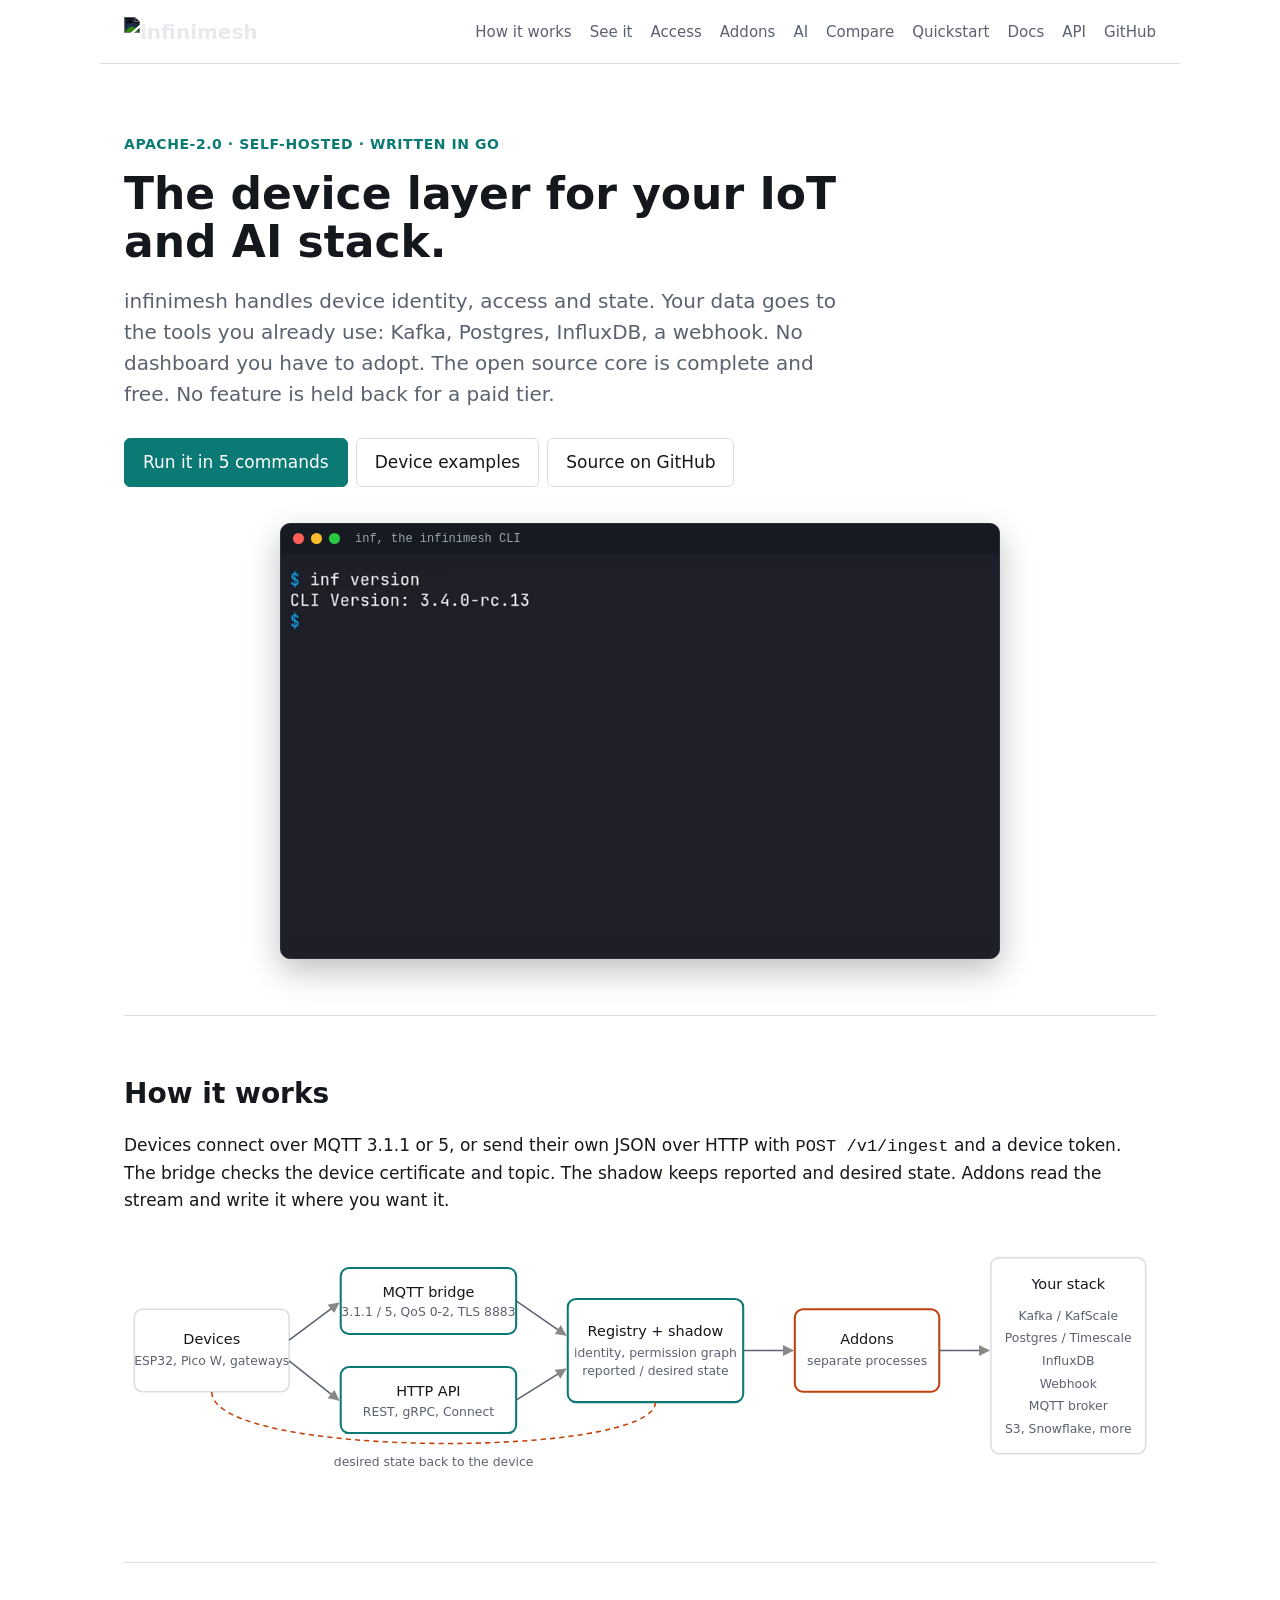
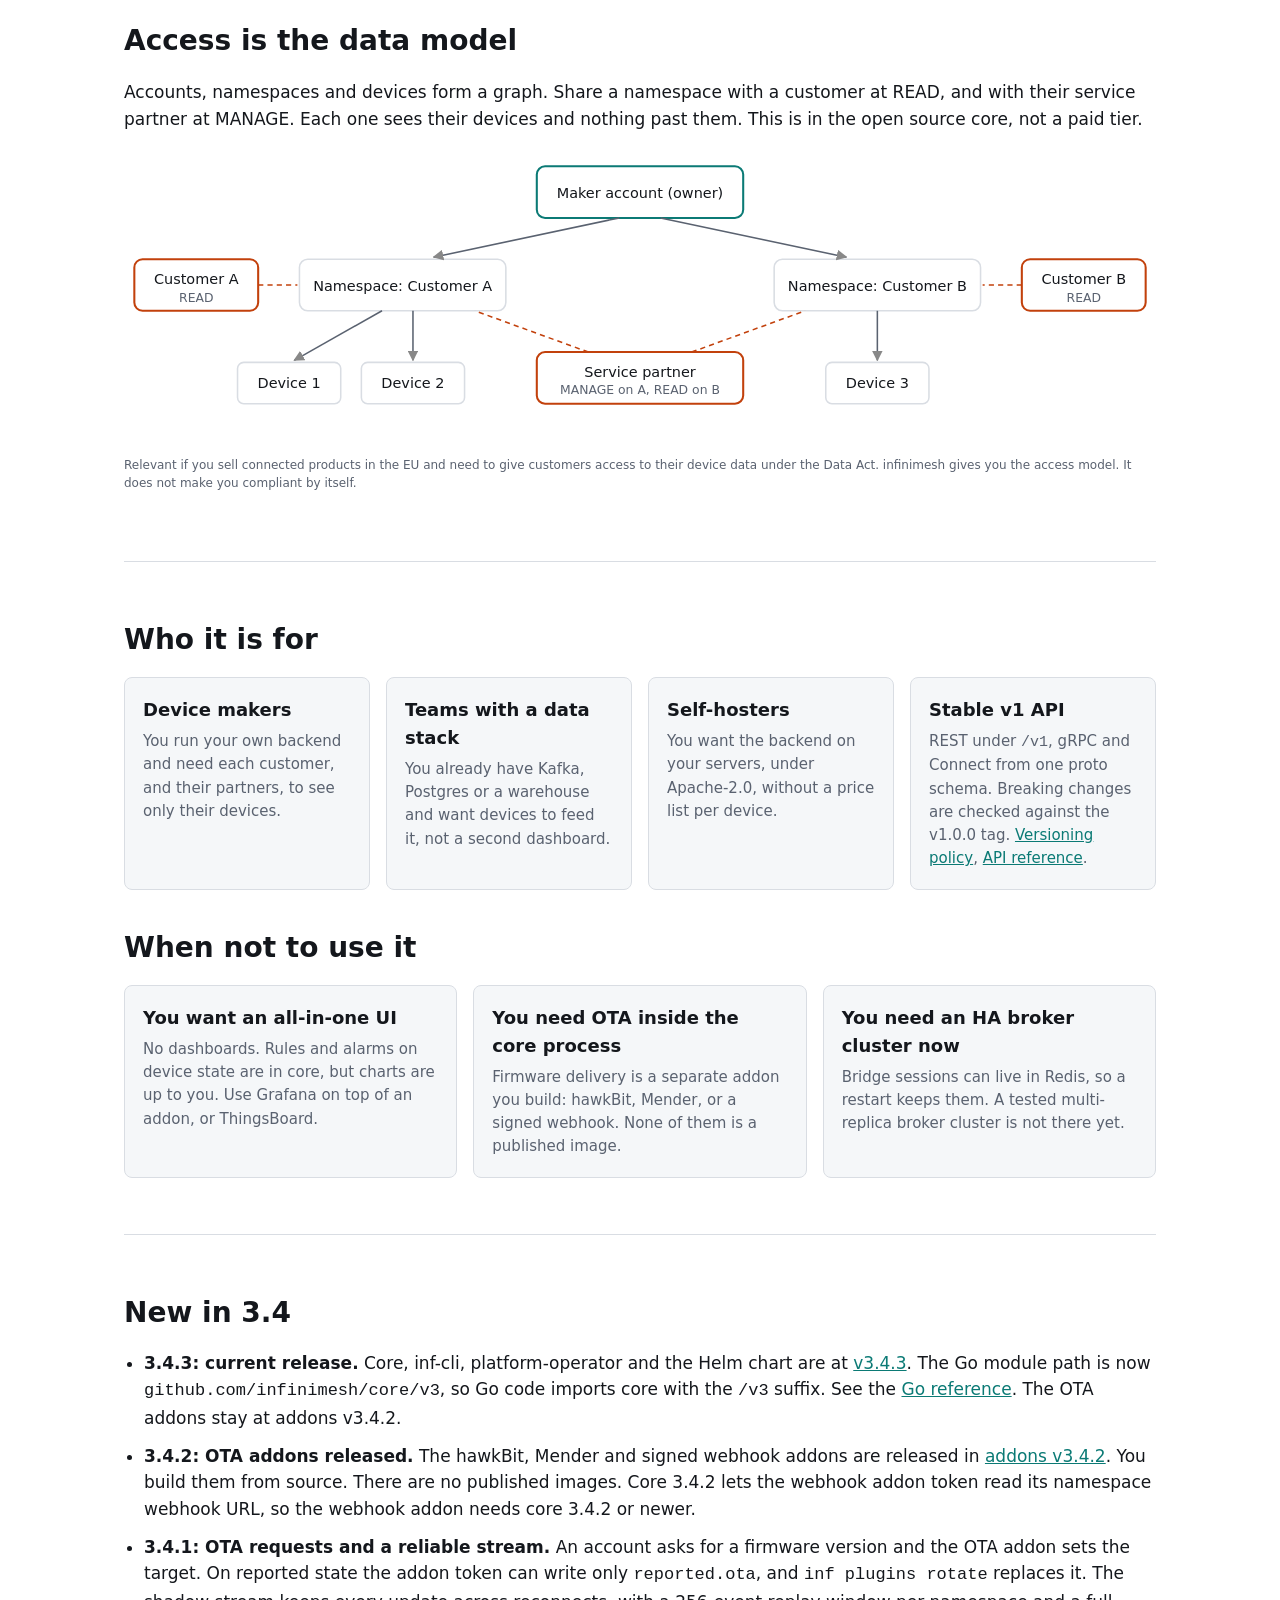
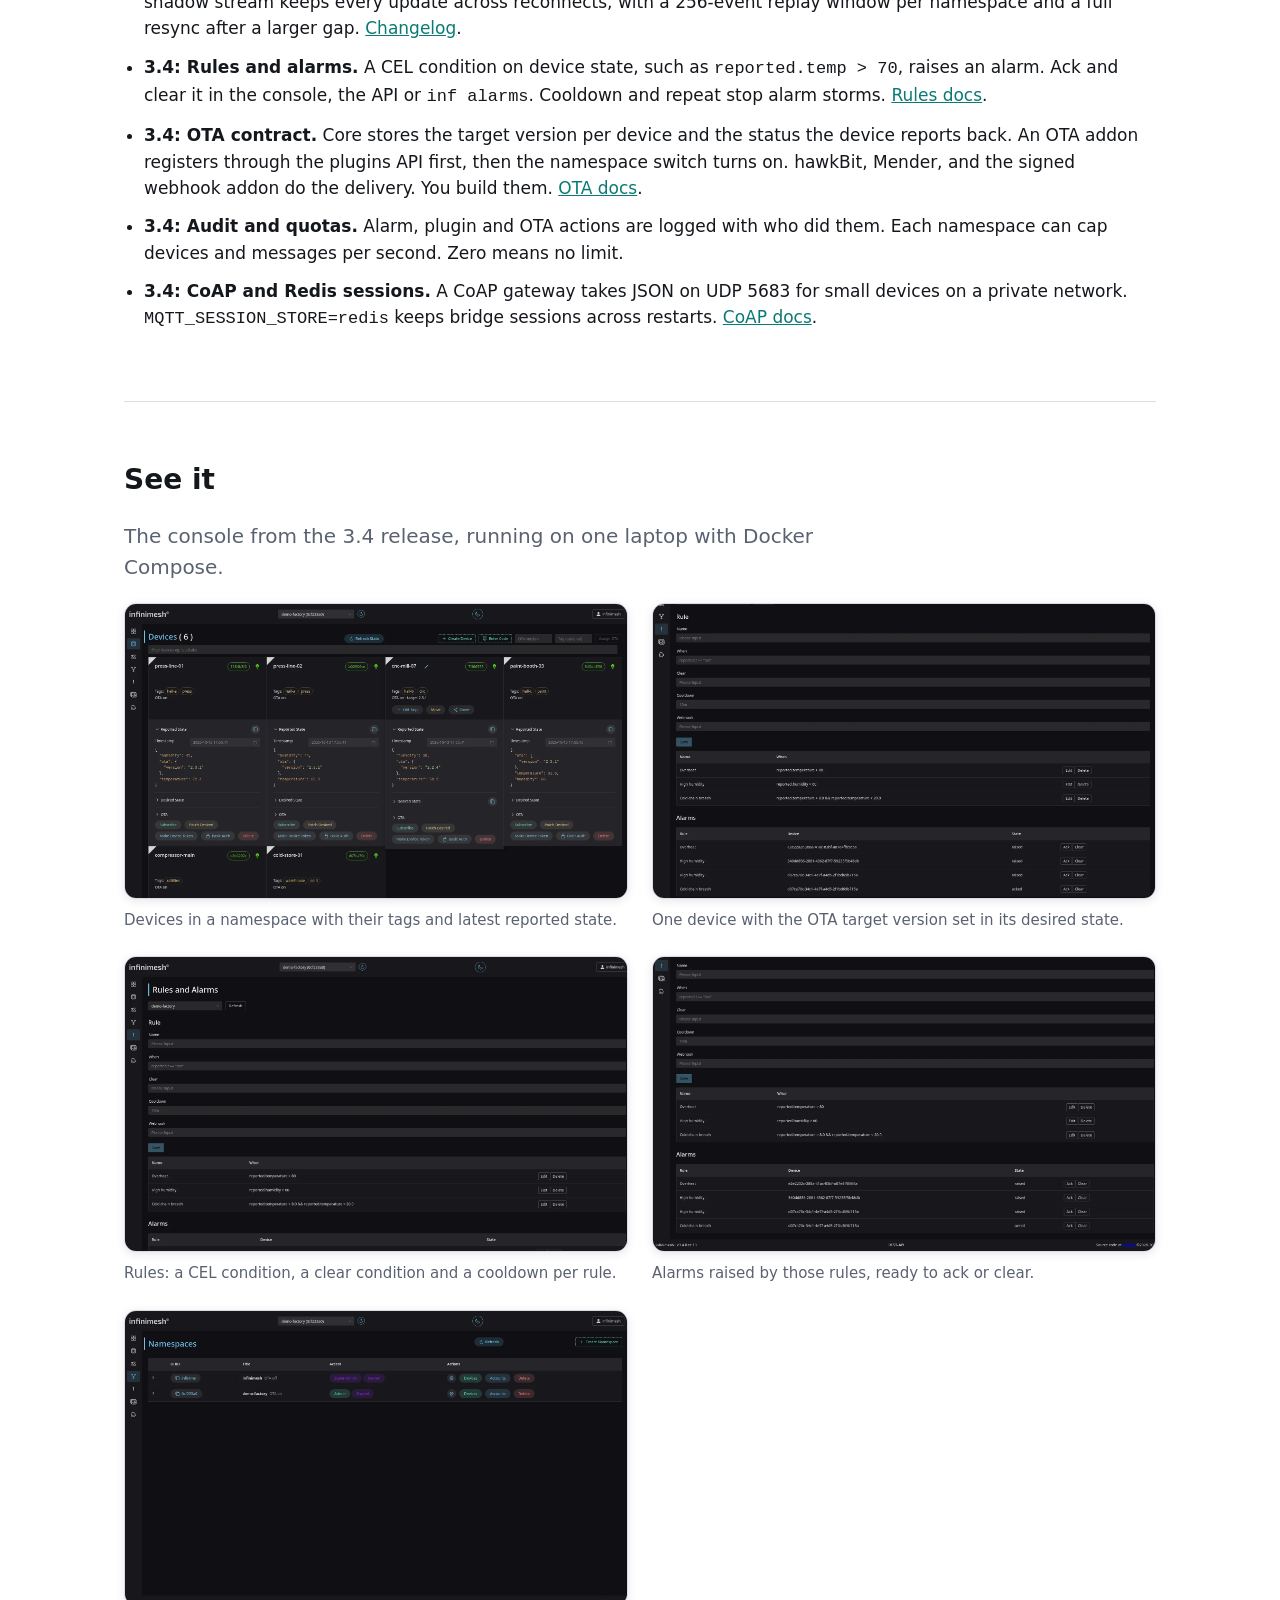
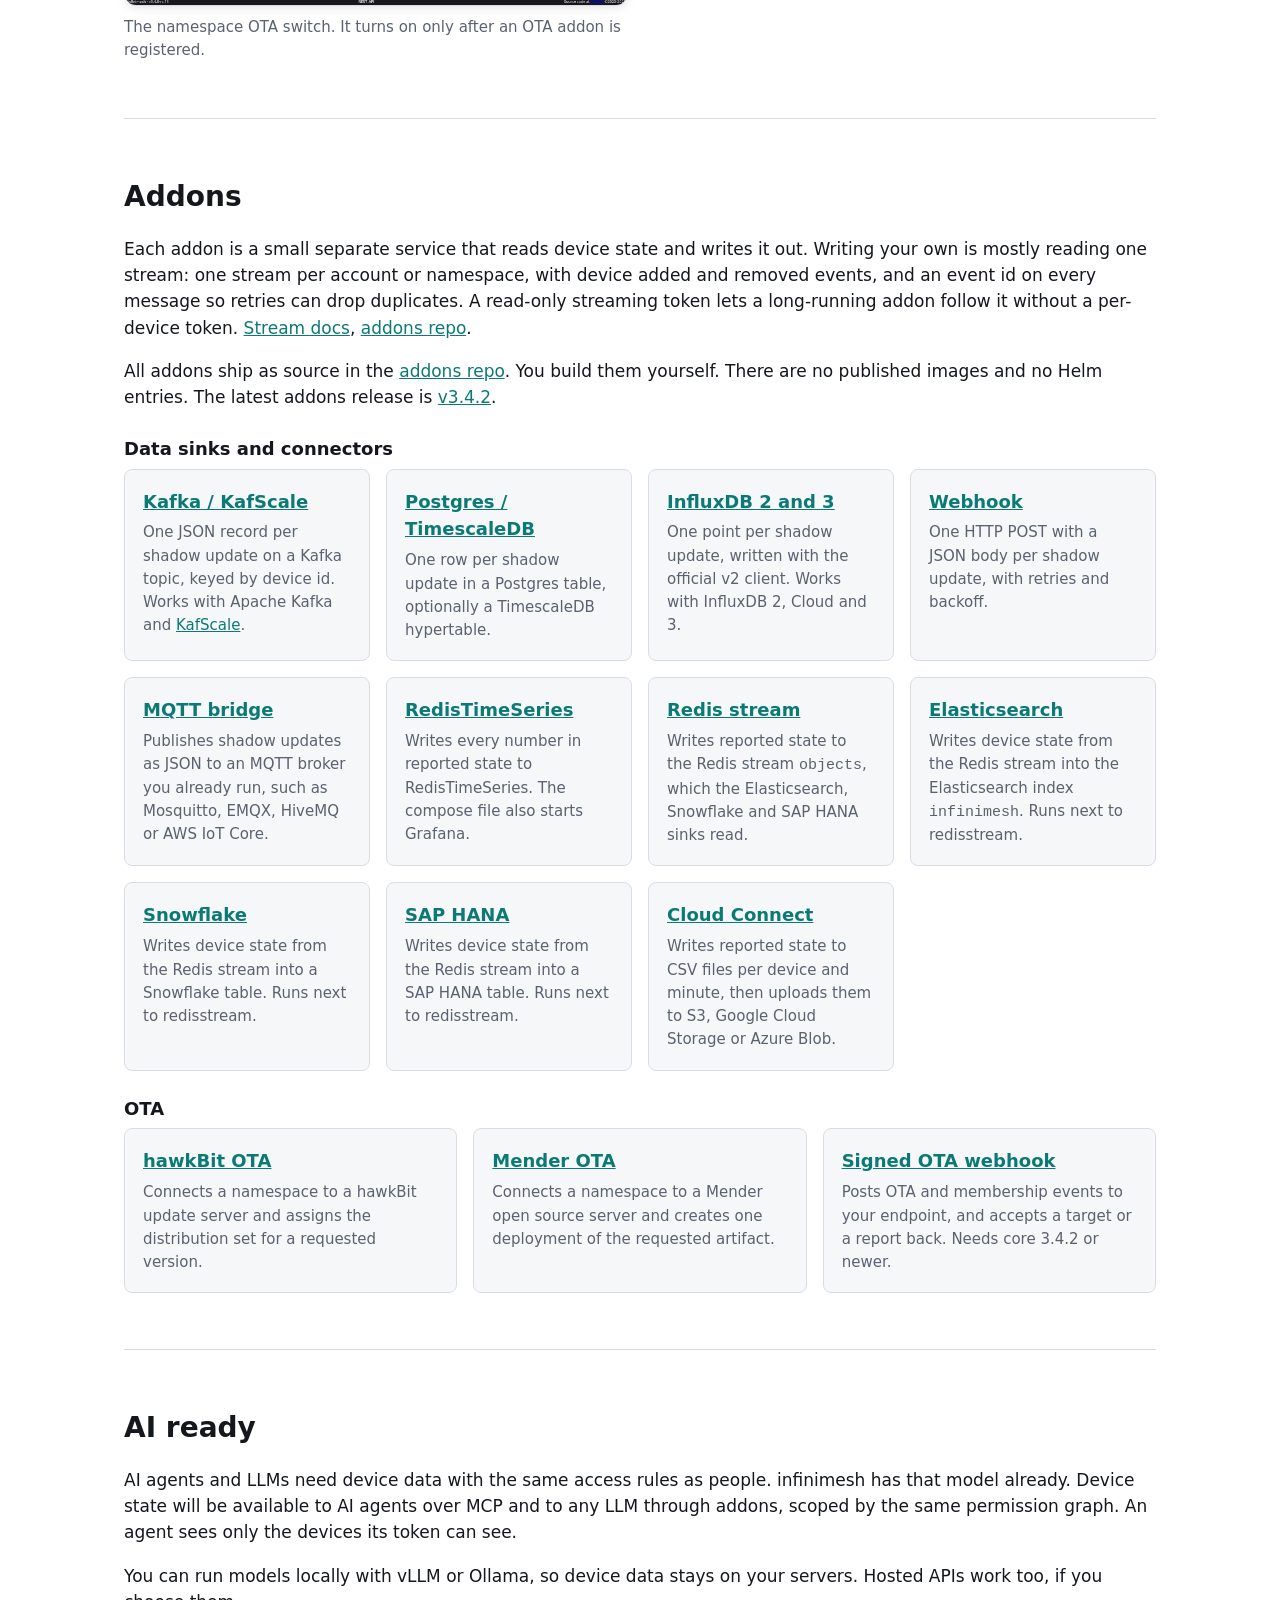
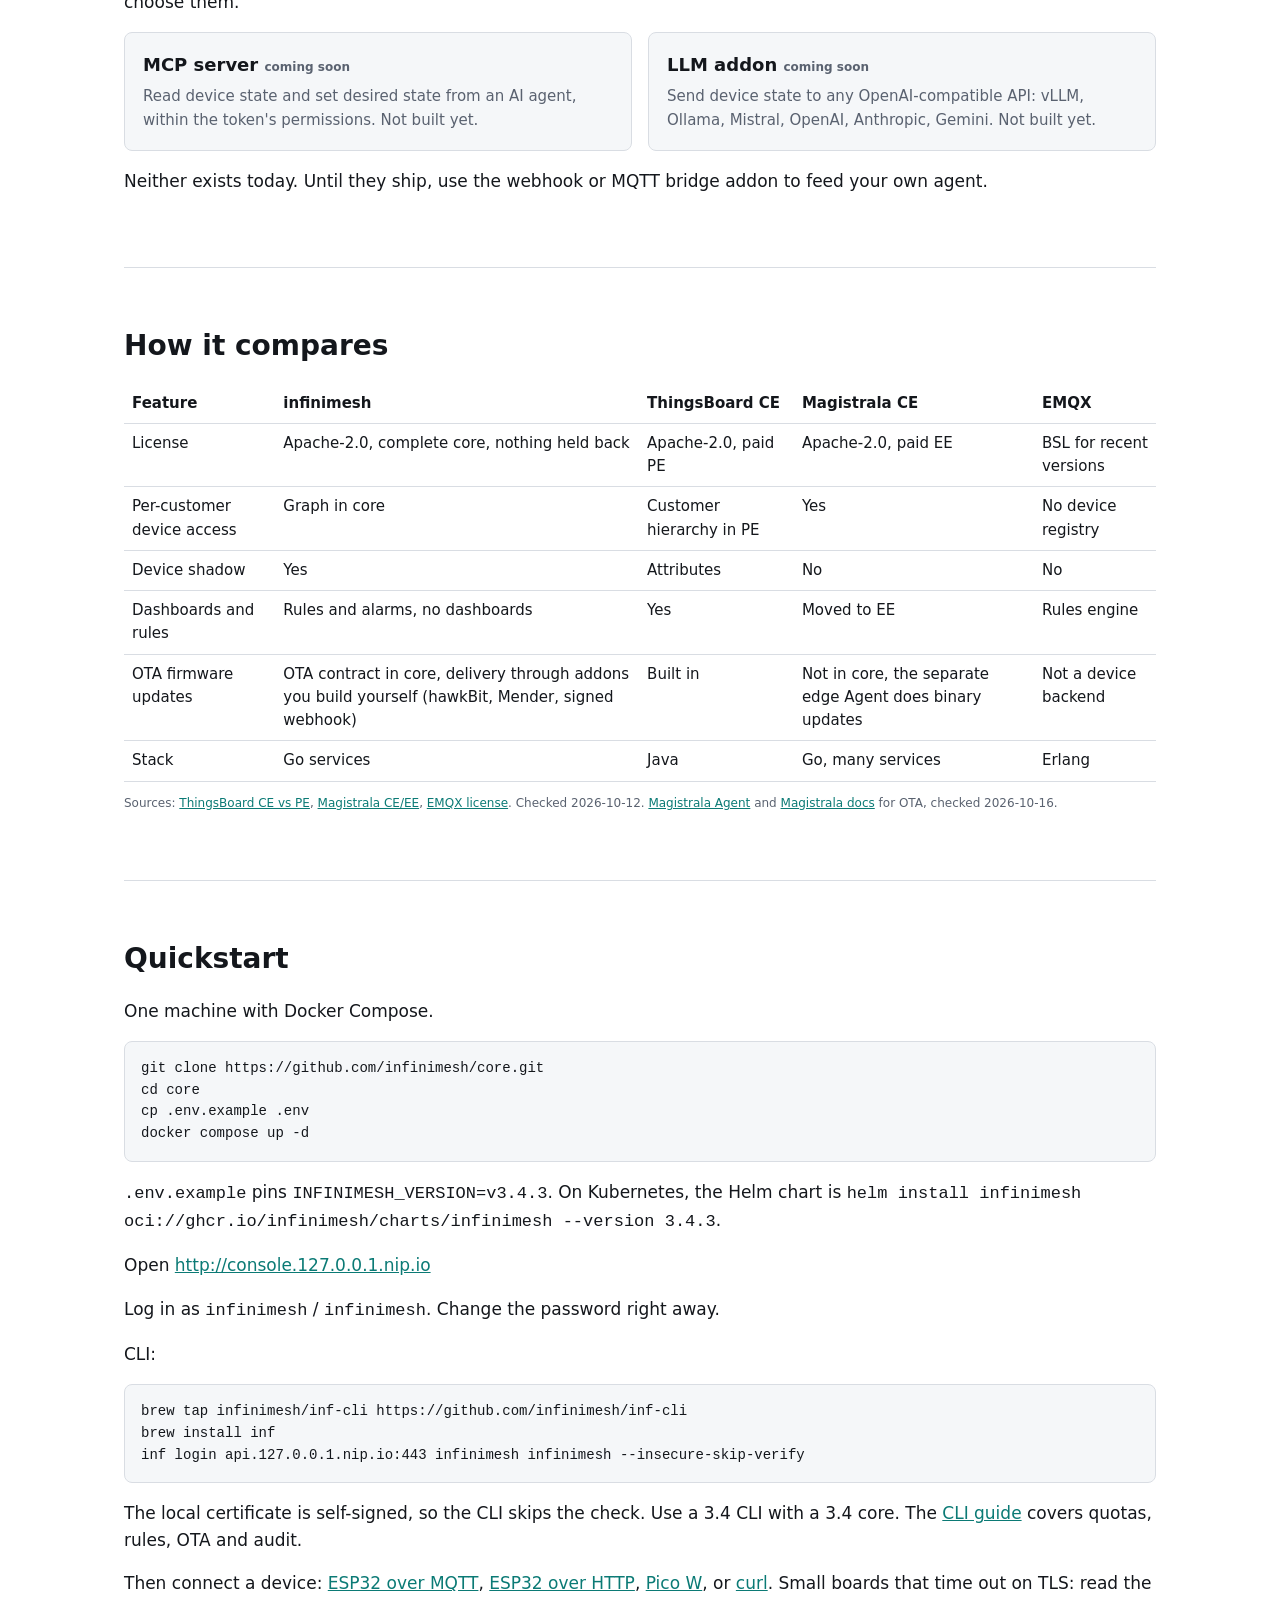
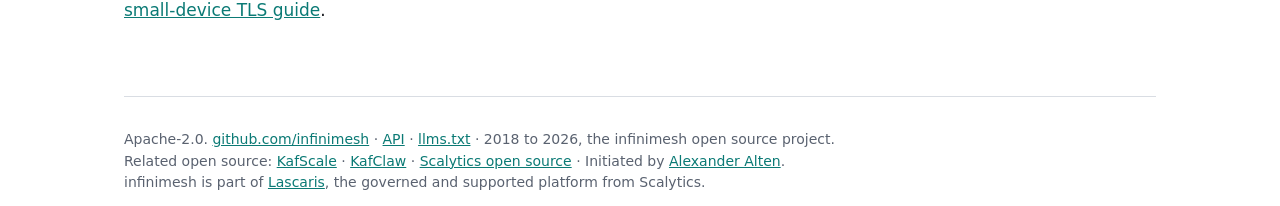
==== commit 123b408d: "Point to Lascaris instead of a separate support offer" ====
--- a/index.html
+++ b/index.html
@@ -228,5 +228,5 @@
 <p>Then connect a device: <a href="https://github.com/infinimesh/docs/tree/main/examples/esp32-mqtt">ESP32 over MQTT</a>, <a href="https://github.com/infinimesh/docs/tree/main/examples/esp32-http">ESP32 over HTTP</a>, <a href="https://github.com/infinimesh/docs/tree/main/examples/picow-mqtt">Pico W</a>, or <a href="https://github.com/infinimesh/docs/tree/main/examples/curl">curl</a>. Small boards that time out on TLS: read the <a href="https://github.com/infinimesh/docs/blob/main/guides/small-devices-tls.md">small-device TLS guide</a>.</p>
 </section>
 </main>
-<footer>Apache-2.0. <a href="https://github.com/infinimesh">github.com/infinimesh</a> · <a href="/api/">API</a> · <a href="/llms.txt">llms.txt</a> · 2018 to 2026, the infinimesh open source project.<br>Related open source: <a href="https://kafscale.io/">KafScale</a> · <a href="https://github.com/KafClaw/KafClaw">KafClaw</a> · <a href="https://www.scalytics.io/open-source">Scalytics open source</a> · <a href="https://www.scalytics.io/contact">Commercial support for infinimesh</a> · Initiated by <a href="https://www.novatechflow.com/2026/10/infinimesh-34-device-layer.html">Alexander Alten</a>.</footer>
+<footer>Apache-2.0. <a href="https://github.com/infinimesh">github.com/infinimesh</a> · <a href="/api/">API</a> · <a href="/llms.txt">llms.txt</a> · 2018 to 2026, the infinimesh open source project.<br>Related open source: <a href="https://kafscale.io/">KafScale</a> · <a href="https://github.com/KafClaw/KafClaw">KafClaw</a> · <a href="https://www.scalytics.io/open-source">Scalytics open source</a> · Initiated by <a href="https://www.novatechflow.com/2026/10/infinimesh-34-device-layer.html">Alexander Alten</a>.<br>infinimesh is part of <a href="https://www.scalytics.io/lascaris">Lascaris</a>, the governed and supported platform from Scalytics.</footer>
 </body></html>
